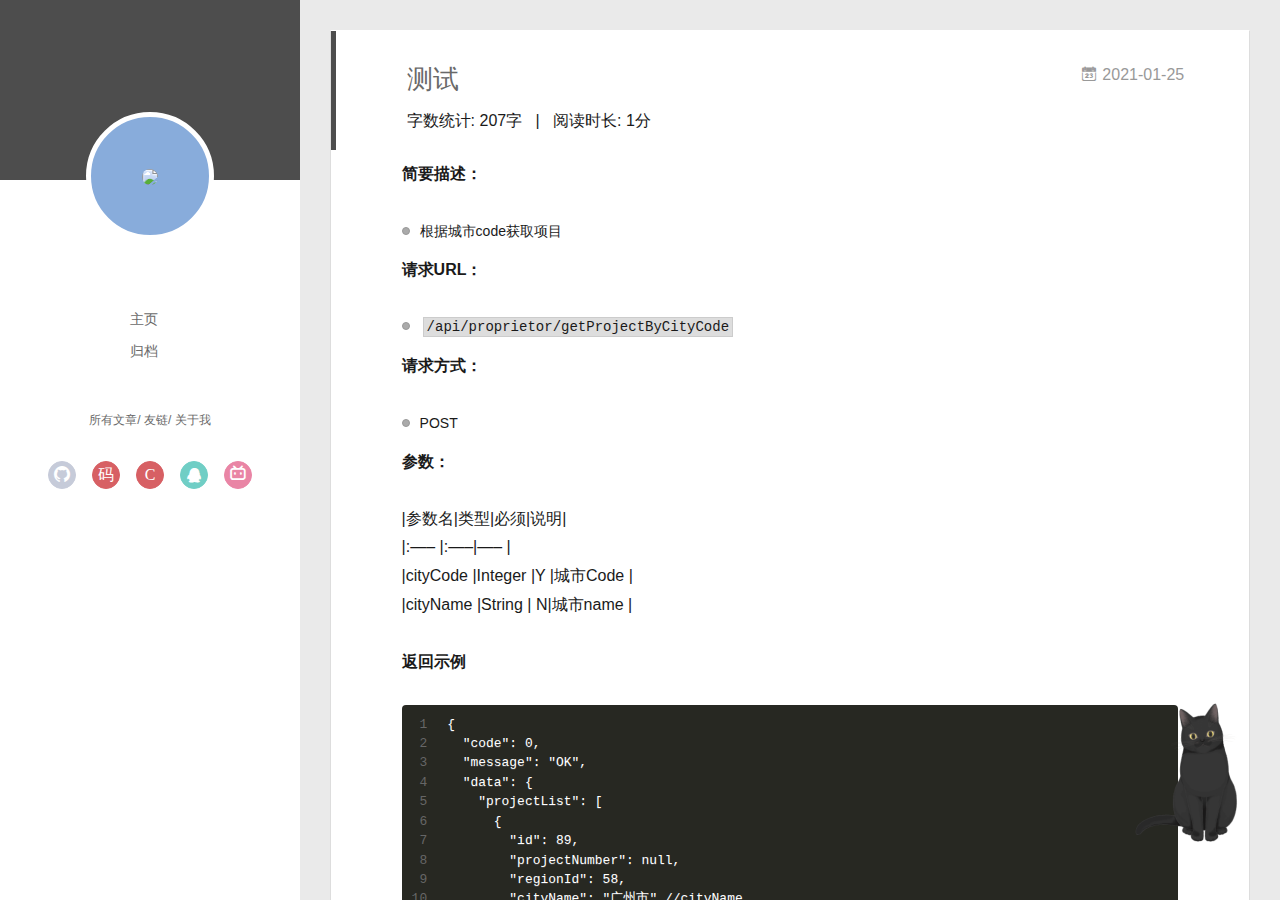
==== index.html @ d80e7e55 "Site updated: 2021-01-25 16:13:35" ====
<!DOCTYPE html>
<html>
<head>
  <meta charset="utf-8">
  
  <meta name="renderer" content="webkit">
  <meta http-equiv="X-UA-Compatible" content="IE=edge" >
  <link rel="dns-prefetch" href="http://example.com">
  <title>Hexo</title>
  <meta name="viewport" content="width=device-width, initial-scale=1, maximum-scale=1">
  <meta property="og:type" content="website">
<meta property="og:title" content="Hexo">
<meta property="og:url" content="http://example.com/index.html">
<meta property="og:site_name" content="Hexo">
<meta property="og:locale" content="en_US">
<meta property="article:author" content="John Doe">
<meta name="twitter:card" content="summary">
  
    <link rel="alternative" href="/atom.xml" title="Hexo" type="application/atom+xml">
  
  
    <link rel="icon" href="https://file.520wdnmd.com/assets/img/favicon.png">
  
  <link rel="stylesheet" type="text/css" href="/./main.0cf68a.css">
  <style type="text/css">
  
    #container.show {
      background: linear-gradient(200deg,#a0cfe4,#e8c37e);
    }
  </style>
  

  

<meta name="generator" content="Hexo 5.3.0"></head>

<body>
  <div id="container" q-class="show:isCtnShow">
    <canvas id="anm-canvas" class="anm-canvas"></canvas>
    <div class="left-col" q-class="show:isShow">
      
<div class="overlay" style="background: #4d4d4d"></div>
<div class="intrude-less">
	<header id="header" class="inner">
		<a href="/" class="profilepic">
			<img src="https://file.520wdnmd.com/assets/img/head.jpg" class="js-avatar">
		</a>
		<hgroup>
		  <h1 class="header-author"><a href="/"></a></h1>
		</hgroup>
		

		<nav class="header-menu">
			<ul>
			
				<li><a href="/">主页</a></li>
	        
				<li><a href="/archives/index.html">归档</a></li>
	        
			</ul>
		</nav>
		<nav class="header-smart-menu">
    		
    			
    			<a q-on="click: openSlider(e, 'innerArchive')" href="javascript:void(0)">所有文章</a>
    			
            
    			
    			<a q-on="click: openSlider(e, 'friends')" href="javascript:void(0)">友链</a>
    			
            
    			
    			<a q-on="click: openSlider(e, 'aboutme')" href="javascript:void(0)">关于我</a>
    			
            
		</nav>
		<nav class="header-nav">
			<div class="social">
				
					<a class="github" target="_blank" href="https://github.com/liandebang" title="github"><i class="icon-github"></i></a>
		        
					<a class="gitee" target="_blank" href="/" title="gitee"><i class="icon-gitee"></i></a>
		        
					<a class="csdn" target="_blank" href="https://blog.csdn.net/weixin_38999916" title="csdn"><i class="icon-csdn"></i></a>
		        
					<a class="qq" target="_blank" href="tencent://message/?uin=2244348922&Site=FriendA&Menu=yes" title="qq"><i class="icon-qq"></i></a>
		        
					<a class="bilibili" target="_blank" href="https://space.bilibili.com/34150353" title="bilibili"><i class="icon-bilibili"></i></a>
		        
			</div>
		</nav>
	</header>
</div>

    </div>
    <div class="mid-col" q-class="show:isShow,hide:isShow|isFalse">
      
<nav id="mobile-nav">
  	<div class="overlay js-overlay" style="background: #4d4d4d"></div>
	<div class="btnctn js-mobile-btnctn">
  		<div class="slider-trigger list" q-on="click: openSlider(e)"><i class="icon icon-sort"></i></div>
	</div>
	<div class="intrude-less">
		<header id="header" class="inner">
			<div class="profilepic">
				<img src="https://file.520wdnmd.com/assets/img/head.jpg" class="js-avatar">
			</div>
			<hgroup>
			  <h1 class="header-author js-header-author"></h1>
			</hgroup>
			
			
			
				
			
				
			
			
			
			<nav class="header-nav">
				<div class="social">
					
						<a class="github" target="_blank" href="https://github.com/liandebang" title="github"><i class="icon-github"></i></a>
			        
						<a class="gitee" target="_blank" href="/" title="gitee"><i class="icon-gitee"></i></a>
			        
						<a class="csdn" target="_blank" href="https://blog.csdn.net/weixin_38999916" title="csdn"><i class="icon-csdn"></i></a>
			        
						<a class="qq" target="_blank" href="tencent://message/?uin=2244348922&Site=FriendA&Menu=yes" title="qq"><i class="icon-qq"></i></a>
			        
						<a class="bilibili" target="_blank" href="https://space.bilibili.com/34150353" title="bilibili"><i class="icon-bilibili"></i></a>
			        
				</div>
			</nav>

			<nav class="header-menu js-header-menu">
				<ul style="width: 50%">
				
				
					<li style="width: 50%"><a href="/">主页</a></li>
		        
					<li style="width: 50%"><a href="/archives/index.html">归档</a></li>
		        
				</ul>
			</nav>
		</header>				
	</div>
	<div class="mobile-mask" style="display:none" q-show="isShow"></div>
</nav>

      <div id="wrapper" class="body-wrap">
        <div class="menu-l">
          <div class="canvas-wrap">
            <canvas data-colors="#eaeaea" data-sectionHeight="100" data-contentId="js-content" id="myCanvas1" class="anm-canvas"></canvas>
          </div>
          <div id="js-content" class="content-ll">
            
  
    <article id="post-测试" class="article article-type-post  article-index" itemscope itemprop="blogPost">
  <div class="article-inner">
    
      <header class="article-header">
        
  
    <h1 itemprop="name">
      <a class="article-title" href="/2021/01/25/%E6%B5%8B%E8%AF%95/">测试</a>
    </h1>
  

        
        
<a href="/2021/01/25/%E6%B5%8B%E8%AF%95/" class="archive-article-date">
  	<time datetime="2021-01-25T08:09:59.000Z" itemprop="datePublished"><i class="icon-calendar icon"></i>2021-01-25</time>
</a>

        <!-- 需要添加的位置 -->
        <!-- 开始添加字数统计-->
        
          <div style="margin-top:10px;">
    <span class="post-time">
      <span class="post-meta-item-icon">
        <i class="fa fa-keyboard-o"></i>
        <span class="post-meta-item-text">  字数统计: </span>
        <span class="post-count">207字</span>
      </span>
    </span>

    <span class="post-time">
      &nbsp; | &nbsp;
      <span class="post-meta-item-icon">
        <i class="fa fa-hourglass-half"></i>
        <span class="post-meta-item-text">  阅读时长: </span>
        <span class="post-count">1分</span>
      </span>
    </span>
</div>

          
        <!-- 添加完成 -->
        
      </header>
    
    <div class="article-entry" itemprop="articleBody">
      
        <p><strong>简要描述：</strong> </p>
<ul>
<li>根据城市code获取项目</li>
</ul>
<p><strong>请求URL：</strong> </p>
<ul>
<li><code> /api/proprietor/getProjectByCityCode</code></li>
</ul>
<p><strong>请求方式：</strong></p>
<ul>
<li>POST </li>
</ul>
<p><strong>参数：</strong> </p>
<p>|参数名|类型|必须|说明|<br>|:—–  |:—–|—–                           |<br>|cityCode |Integer  |Y |城市Code  |<br>|cityName |String  | N|城市name  |</p>
<p> <strong>返回示例</strong></p>
<figure class="highlight plain"><table><tr><td class="gutter"><pre><span class="line">1</span><br><span class="line">2</span><br><span class="line">3</span><br><span class="line">4</span><br><span class="line">5</span><br><span class="line">6</span><br><span class="line">7</span><br><span class="line">8</span><br><span class="line">9</span><br><span class="line">10</span><br><span class="line">11</span><br><span class="line">12</span><br><span class="line">13</span><br><span class="line">14</span><br><span class="line">15</span><br><span class="line">16</span><br><span class="line">17</span><br><span class="line">18</span><br><span class="line">19</span><br><span class="line">20</span><br><span class="line">21</span><br><span class="line">22</span><br><span class="line">23</span><br></pre></td><td class="code"><pre><span class="line">&#123;</span><br><span class="line">  &quot;code&quot;: 0,</span><br><span class="line">  &quot;message&quot;: &quot;OK&quot;,</span><br><span class="line">  &quot;data&quot;: &#123;</span><br><span class="line">    &quot;projectList&quot;: [</span><br><span class="line">      &#123;</span><br><span class="line">        &quot;id&quot;: 89,</span><br><span class="line">        &quot;projectNumber&quot;: null,</span><br><span class="line">        &quot;regionId&quot;: 58,</span><br><span class="line">        &quot;cityName&quot;: &quot;广州市&quot;,&#x2F;&#x2F;cityName</span><br><span class="line">        &quot;cityCode&quot;: &quot;440100&quot;,</span><br><span class="line">        &quot;title&quot;: &quot;南沙保利城&quot;,</span><br><span class="line">        &quot;subTitle&quot;: null,</span><br><span class="line">        &quot;picture&quot;: null,</span><br><span class="line">        &quot;image&quot;: null,</span><br><span class="line">        &quot;userId&quot;: null,</span><br><span class="line">        &quot;createTime&quot;: 1522661132000,</span><br><span class="line">        &quot;state&quot;: 0</span><br><span class="line">      &#125;,</span><br><span class="line">		...&#x2F;&#x2F;more</span><br><span class="line">    ]</span><br><span class="line">  &#125;</span><br><span class="line">&#125;</span><br></pre></td></tr></table></figure>
<p> <strong>返回参数说明</strong> </p>
<table>
<thead>
<tr>
<th align="left">参数名</th>
<th align="left">类型</th>
<th>说明</th>
</tr>
</thead>
<tbody><tr>
<td align="left">code</td>
<td align="left">int</td>
<td>code为0时，请求成功</td>
</tr>
<tr>
<td align="left">message</td>
<td align="left">String</td>
<td>错误信息</td>
</tr>
<tr>
<td align="left">newFriendNum</td>
<td align="left">int</td>
<td>新好友个数</td>
</tr>
</tbody></table>
<p> <strong>返回错误代码说明（即code）</strong><br>无<br> <strong>备注</strong> </p>
<ul>
<li>更多返回错误代码请看首页的错误代码描述</li>
</ul>

      

      
    </div>
    <div class="article-info article-info-index">
      
      
      

      
        <p class="article-more-link">
          <a class="article-more-a" href="/2021/01/25/%E6%B5%8B%E8%AF%95/">展开全文 >></a>
        </p>
      

      
      <div class="clearfix"></div>
    </div>
  </div>
</article>

<aside class="wrap-side-operation">
    <div class="mod-side-operation">
        
        <div class="jump-container" id="js-jump-container" style="display:none;">
            <a href="javascript:void(0)" class="mod-side-operation__jump-to-top">
                <i class="icon-font icon-back"></i>
            </a>
            <div id="js-jump-plan-container" class="jump-plan-container" style="top: -11px;">
                <i class="icon-font icon-plane jump-plane"></i>
            </div>
        </div>
        
        
    </div>
</aside>




  
  


          </div>
        </div>
      </div>
      <footer id="footer">
  <div class="outer">
    <div id="footer-info">
    	<div class="footer-left">
    		&copy; 2021 John Doe
    	</div>
    	
              <!-- 不蒜子统计 -->
              <span id="busuanzi_container_site_pv">
                      本站总访问量<span id="busuanzi_value_site_pv"></span>次
              </span>
              <span class="post-meta-divider">|</span>
              <span id="busuanzi_container_site_uv" style='display:none'>
                      本站访客数<span id="busuanzi_value_site_uv"></span>人
              </span>
              <script async src="//busuanzi.ibruce.info/busuanzi/2.3/busuanzi.pure.mini.js"></script>
        
      <div class="footer-right">
        <a href="http://hexo.io/" target="_blank">Hexo</a>  Theme <a href="https://github.com/litten/hexo-theme-yilia" target="_blank">Yilia</a> by Litten
      </div>
    </div>
  </div>
</footer>

    </div>
    <script>
	var yiliaConfig = {
		mathjax: false,
		isHome: true,
		isPost: false,
		isArchive: false,
		isTag: false,
		isCategory: false,
		open_in_new: false,
		toc_hide_index: true,
		root: "/",
		innerArchive: true,
		showTags: false
	}
</script>

<script>!function(t){function n(e){if(r[e])return r[e].exports;var i=r[e]={exports:{},id:e,loaded:!1};return t[e].call(i.exports,i,i.exports,n),i.loaded=!0,i.exports}var r={};n.m=t,n.c=r,n.p="./",n(0)}([function(t,n,r){r(195),t.exports=r(191)},function(t,n,r){var e=r(3),i=r(52),o=r(27),u=r(28),c=r(53),f="prototype",a=function(t,n,r){var s,l,h,v,p=t&a.F,d=t&a.G,y=t&a.S,g=t&a.P,b=t&a.B,m=d?e:y?e[n]||(e[n]={}):(e[n]||{})[f],x=d?i:i[n]||(i[n]={}),w=x[f]||(x[f]={});d&&(r=n);for(s in r)l=!p&&m&&void 0!==m[s],h=(l?m:r)[s],v=b&&l?c(h,e):g&&"function"==typeof h?c(Function.call,h):h,m&&u(m,s,h,t&a.U),x[s]!=h&&o(x,s,v),g&&w[s]!=h&&(w[s]=h)};e.core=i,a.F=1,a.G=2,a.S=4,a.P=8,a.B=16,a.W=32,a.U=64,a.R=128,t.exports=a},function(t,n,r){var e=r(6);t.exports=function(t){if(!e(t))throw TypeError(t+" is not an object!");return t}},function(t,n){var r=t.exports="undefined"!=typeof window&&window.Math==Math?window:"undefined"!=typeof self&&self.Math==Math?self:Function("return this")();"number"==typeof __g&&(__g=r)},function(t,n){t.exports=function(t){try{return!!t()}catch(t){return!0}}},function(t,n){var r=t.exports="undefined"!=typeof window&&window.Math==Math?window:"undefined"!=typeof self&&self.Math==Math?self:Function("return this")();"number"==typeof __g&&(__g=r)},function(t,n){t.exports=function(t){return"object"==typeof t?null!==t:"function"==typeof t}},function(t,n,r){var e=r(126)("wks"),i=r(76),o=r(3).Symbol,u="function"==typeof o;(t.exports=function(t){return e[t]||(e[t]=u&&o[t]||(u?o:i)("Symbol."+t))}).store=e},function(t,n){var r={}.hasOwnProperty;t.exports=function(t,n){return r.call(t,n)}},function(t,n,r){var e=r(94),i=r(33);t.exports=function(t){return e(i(t))}},function(t,n,r){t.exports=!r(4)(function(){return 7!=Object.defineProperty({},"a",{get:function(){return 7}}).a})},function(t,n,r){var e=r(2),i=r(167),o=r(50),u=Object.defineProperty;n.f=r(10)?Object.defineProperty:function(t,n,r){if(e(t),n=o(n,!0),e(r),i)try{return u(t,n,r)}catch(t){}if("get"in r||"set"in r)throw TypeError("Accessors not supported!");return"value"in r&&(t[n]=r.value),t}},function(t,n,r){t.exports=!r(18)(function(){return 7!=Object.defineProperty({},"a",{get:function(){return 7}}).a})},function(t,n,r){var e=r(14),i=r(22);t.exports=r(12)?function(t,n,r){return e.f(t,n,i(1,r))}:function(t,n,r){return t[n]=r,t}},function(t,n,r){var e=r(20),i=r(58),o=r(42),u=Object.defineProperty;n.f=r(12)?Object.defineProperty:function(t,n,r){if(e(t),n=o(n,!0),e(r),i)try{return u(t,n,r)}catch(t){}if("get"in r||"set"in r)throw TypeError("Accessors not supported!");return"value"in r&&(t[n]=r.value),t}},function(t,n,r){var e=r(40)("wks"),i=r(23),o=r(5).Symbol,u="function"==typeof o;(t.exports=function(t){return e[t]||(e[t]=u&&o[t]||(u?o:i)("Symbol."+t))}).store=e},function(t,n,r){var e=r(67),i=Math.min;t.exports=function(t){return t>0?i(e(t),9007199254740991):0}},function(t,n,r){var e=r(46);t.exports=function(t){return Object(e(t))}},function(t,n){t.exports=function(t){try{return!!t()}catch(t){return!0}}},function(t,n,r){var e=r(63),i=r(34);t.exports=Object.keys||function(t){return e(t,i)}},function(t,n,r){var e=r(21);t.exports=function(t){if(!e(t))throw TypeError(t+" is not an object!");return t}},function(t,n){t.exports=function(t){return"object"==typeof t?null!==t:"function"==typeof t}},function(t,n){t.exports=function(t,n){return{enumerable:!(1&t),configurable:!(2&t),writable:!(4&t),value:n}}},function(t,n){var r=0,e=Math.random();t.exports=function(t){return"Symbol(".concat(void 0===t?"":t,")_",(++r+e).toString(36))}},function(t,n){var r={}.hasOwnProperty;t.exports=function(t,n){return r.call(t,n)}},function(t,n){var r=t.exports={version:"2.4.0"};"number"==typeof __e&&(__e=r)},function(t,n){t.exports=function(t){if("function"!=typeof t)throw TypeError(t+" is not a function!");return t}},function(t,n,r){var e=r(11),i=r(66);t.exports=r(10)?function(t,n,r){return e.f(t,n,i(1,r))}:function(t,n,r){return t[n]=r,t}},function(t,n,r){var e=r(3),i=r(27),o=r(24),u=r(76)("src"),c="toString",f=Function[c],a=(""+f).split(c);r(52).inspectSource=function(t){return f.call(t)},(t.exports=function(t,n,r,c){var f="function"==typeof r;f&&(o(r,"name")||i(r,"name",n)),t[n]!==r&&(f&&(o(r,u)||i(r,u,t[n]?""+t[n]:a.join(String(n)))),t===e?t[n]=r:c?t[n]?t[n]=r:i(t,n,r):(delete t[n],i(t,n,r)))})(Function.prototype,c,function(){return"function"==typeof this&&this[u]||f.call(this)})},function(t,n,r){var e=r(1),i=r(4),o=r(46),u=function(t,n,r,e){var i=String(o(t)),u="<"+n;return""!==r&&(u+=" "+r+'="'+String(e).replace(/"/g,"&quot;")+'"'),u+">"+i+"</"+n+">"};t.exports=function(t,n){var r={};r[t]=n(u),e(e.P+e.F*i(function(){var n=""[t]('"');return n!==n.toLowerCase()||n.split('"').length>3}),"String",r)}},function(t,n,r){var e=r(115),i=r(46);t.exports=function(t){return e(i(t))}},function(t,n,r){var e=r(116),i=r(66),o=r(30),u=r(50),c=r(24),f=r(167),a=Object.getOwnPropertyDescriptor;n.f=r(10)?a:function(t,n){if(t=o(t),n=u(n,!0),f)try{return a(t,n)}catch(t){}if(c(t,n))return i(!e.f.call(t,n),t[n])}},function(t,n,r){var e=r(24),i=r(17),o=r(145)("IE_PROTO"),u=Object.prototype;t.exports=Object.getPrototypeOf||function(t){return t=i(t),e(t,o)?t[o]:"function"==typeof t.constructor&&t instanceof t.constructor?t.constructor.prototype:t instanceof Object?u:null}},function(t,n){t.exports=function(t){if(void 0==t)throw TypeError("Can't call method on  "+t);return t}},function(t,n){t.exports="constructor,hasOwnProperty,isPrototypeOf,propertyIsEnumerable,toLocaleString,toString,valueOf".split(",")},function(t,n){t.exports={}},function(t,n){t.exports=!0},function(t,n){n.f={}.propertyIsEnumerable},function(t,n,r){var e=r(14).f,i=r(8),o=r(15)("toStringTag");t.exports=function(t,n,r){t&&!i(t=r?t:t.prototype,o)&&e(t,o,{configurable:!0,value:n})}},function(t,n,r){var e=r(40)("keys"),i=r(23);t.exports=function(t){return e[t]||(e[t]=i(t))}},function(t,n,r){var e=r(5),i="__core-js_shared__",o=e[i]||(e[i]={});t.exports=function(t){return o[t]||(o[t]={})}},function(t,n){var r=Math.ceil,e=Math.floor;t.exports=function(t){return isNaN(t=+t)?0:(t>0?e:r)(t)}},function(t,n,r){var e=r(21);t.exports=function(t,n){if(!e(t))return t;var r,i;if(n&&"function"==typeof(r=t.toString)&&!e(i=r.call(t)))return i;if("function"==typeof(r=t.valueOf)&&!e(i=r.call(t)))return i;if(!n&&"function"==typeof(r=t.toString)&&!e(i=r.call(t)))return i;throw TypeError("Can't convert object to primitive value")}},function(t,n,r){var e=r(5),i=r(25),o=r(36),u=r(44),c=r(14).f;t.exports=function(t){var n=i.Symbol||(i.Symbol=o?{}:e.Symbol||{});"_"==t.charAt(0)||t in n||c(n,t,{value:u.f(t)})}},function(t,n,r){n.f=r(15)},function(t,n){var r={}.toString;t.exports=function(t){return r.call(t).slice(8,-1)}},function(t,n){t.exports=function(t){if(void 0==t)throw TypeError("Can't call method on  "+t);return t}},function(t,n,r){var e=r(4);t.exports=function(t,n){return!!t&&e(function(){n?t.call(null,function(){},1):t.call(null)})}},function(t,n,r){var e=r(53),i=r(115),o=r(17),u=r(16),c=r(203);t.exports=function(t,n){var r=1==t,f=2==t,a=3==t,s=4==t,l=6==t,h=5==t||l,v=n||c;return function(n,c,p){for(var d,y,g=o(n),b=i(g),m=e(c,p,3),x=u(b.length),w=0,S=r?v(n,x):f?v(n,0):void 0;x>w;w++)if((h||w in b)&&(d=b[w],y=m(d,w,g),t))if(r)S[w]=y;else if(y)switch(t){case 3:return!0;case 5:return d;case 6:return w;case 2:S.push(d)}else if(s)return!1;return l?-1:a||s?s:S}}},function(t,n,r){var e=r(1),i=r(52),o=r(4);t.exports=function(t,n){var r=(i.Object||{})[t]||Object[t],u={};u[t]=n(r),e(e.S+e.F*o(function(){r(1)}),"Object",u)}},function(t,n,r){var e=r(6);t.exports=function(t,n){if(!e(t))return t;var r,i;if(n&&"function"==typeof(r=t.toString)&&!e(i=r.call(t)))return i;if("function"==typeof(r=t.valueOf)&&!e(i=r.call(t)))return i;if(!n&&"function"==typeof(r=t.toString)&&!e(i=r.call(t)))return i;throw TypeError("Can't convert object to primitive value")}},function(t,n,r){var e=r(5),i=r(25),o=r(91),u=r(13),c="prototype",f=function(t,n,r){var a,s,l,h=t&f.F,v=t&f.G,p=t&f.S,d=t&f.P,y=t&f.B,g=t&f.W,b=v?i:i[n]||(i[n]={}),m=b[c],x=v?e:p?e[n]:(e[n]||{})[c];v&&(r=n);for(a in r)(s=!h&&x&&void 0!==x[a])&&a in b||(l=s?x[a]:r[a],b[a]=v&&"function"!=typeof x[a]?r[a]:y&&s?o(l,e):g&&x[a]==l?function(t){var n=function(n,r,e){if(this instanceof t){switch(arguments.length){case 0:return new t;case 1:return new t(n);case 2:return new t(n,r)}return new t(n,r,e)}return t.apply(this,arguments)};return n[c]=t[c],n}(l):d&&"function"==typeof l?o(Function.call,l):l,d&&((b.virtual||(b.virtual={}))[a]=l,t&f.R&&m&&!m[a]&&u(m,a,l)))};f.F=1,f.G=2,f.S=4,f.P=8,f.B=16,f.W=32,f.U=64,f.R=128,t.exports=f},function(t,n){var r=t.exports={version:"2.4.0"};"number"==typeof __e&&(__e=r)},function(t,n,r){var e=r(26);t.exports=function(t,n,r){if(e(t),void 0===n)return t;switch(r){case 1:return function(r){return t.call(n,r)};case 2:return function(r,e){return t.call(n,r,e)};case 3:return function(r,e,i){return t.call(n,r,e,i)}}return function(){return t.apply(n,arguments)}}},function(t,n,r){var e=r(183),i=r(1),o=r(126)("metadata"),u=o.store||(o.store=new(r(186))),c=function(t,n,r){var i=u.get(t);if(!i){if(!r)return;u.set(t,i=new e)}var o=i.get(n);if(!o){if(!r)return;i.set(n,o=new e)}return o},f=function(t,n,r){var e=c(n,r,!1);return void 0!==e&&e.has(t)},a=function(t,n,r){var e=c(n,r,!1);return void 0===e?void 0:e.get(t)},s=function(t,n,r,e){c(r,e,!0).set(t,n)},l=function(t,n){var r=c(t,n,!1),e=[];return r&&r.forEach(function(t,n){e.push(n)}),e},h=function(t){return void 0===t||"symbol"==typeof t?t:String(t)},v=function(t){i(i.S,"Reflect",t)};t.exports={store:u,map:c,has:f,get:a,set:s,keys:l,key:h,exp:v}},function(t,n,r){"use strict";if(r(10)){var e=r(69),i=r(3),o=r(4),u=r(1),c=r(127),f=r(152),a=r(53),s=r(68),l=r(66),h=r(27),v=r(73),p=r(67),d=r(16),y=r(75),g=r(50),b=r(24),m=r(180),x=r(114),w=r(6),S=r(17),_=r(137),O=r(70),E=r(32),P=r(71).f,j=r(154),F=r(76),M=r(7),A=r(48),N=r(117),T=r(146),I=r(155),k=r(80),L=r(123),R=r(74),C=r(130),D=r(160),U=r(11),W=r(31),G=U.f,B=W.f,V=i.RangeError,z=i.TypeError,q=i.Uint8Array,K="ArrayBuffer",J="Shared"+K,Y="BYTES_PER_ELEMENT",H="prototype",$=Array[H],X=f.ArrayBuffer,Q=f.DataView,Z=A(0),tt=A(2),nt=A(3),rt=A(4),et=A(5),it=A(6),ot=N(!0),ut=N(!1),ct=I.values,ft=I.keys,at=I.entries,st=$.lastIndexOf,lt=$.reduce,ht=$.reduceRight,vt=$.join,pt=$.sort,dt=$.slice,yt=$.toString,gt=$.toLocaleString,bt=M("iterator"),mt=M("toStringTag"),xt=F("typed_constructor"),wt=F("def_constructor"),St=c.CONSTR,_t=c.TYPED,Ot=c.VIEW,Et="Wrong length!",Pt=A(1,function(t,n){return Tt(T(t,t[wt]),n)}),jt=o(function(){return 1===new q(new Uint16Array([1]).buffer)[0]}),Ft=!!q&&!!q[H].set&&o(function(){new q(1).set({})}),Mt=function(t,n){if(void 0===t)throw z(Et);var r=+t,e=d(t);if(n&&!m(r,e))throw V(Et);return e},At=function(t,n){var r=p(t);if(r<0||r%n)throw V("Wrong offset!");return r},Nt=function(t){if(w(t)&&_t in t)return t;throw z(t+" is not a typed array!")},Tt=function(t,n){if(!(w(t)&&xt in t))throw z("It is not a typed array constructor!");return new t(n)},It=function(t,n){return kt(T(t,t[wt]),n)},kt=function(t,n){for(var r=0,e=n.length,i=Tt(t,e);e>r;)i[r]=n[r++];return i},Lt=function(t,n,r){G(t,n,{get:function(){return this._d[r]}})},Rt=function(t){var n,r,e,i,o,u,c=S(t),f=arguments.length,s=f>1?arguments[1]:void 0,l=void 0!==s,h=j(c);if(void 0!=h&&!_(h)){for(u=h.call(c),e=[],n=0;!(o=u.next()).done;n++)e.push(o.value);c=e}for(l&&f>2&&(s=a(s,arguments[2],2)),n=0,r=d(c.length),i=Tt(this,r);r>n;n++)i[n]=l?s(c[n],n):c[n];return i},Ct=function(){for(var t=0,n=arguments.length,r=Tt(this,n);n>t;)r[t]=arguments[t++];return r},Dt=!!q&&o(function(){gt.call(new q(1))}),Ut=function(){return gt.apply(Dt?dt.call(Nt(this)):Nt(this),arguments)},Wt={copyWithin:function(t,n){return D.call(Nt(this),t,n,arguments.length>2?arguments[2]:void 0)},every:function(t){return rt(Nt(this),t,arguments.length>1?arguments[1]:void 0)},fill:function(t){return C.apply(Nt(this),arguments)},filter:function(t){return It(this,tt(Nt(this),t,arguments.length>1?arguments[1]:void 0))},find:function(t){return et(Nt(this),t,arguments.length>1?arguments[1]:void 0)},findIndex:function(t){return it(Nt(this),t,arguments.length>1?arguments[1]:void 0)},forEach:function(t){Z(Nt(this),t,arguments.length>1?arguments[1]:void 0)},indexOf:function(t){return ut(Nt(this),t,arguments.length>1?arguments[1]:void 0)},includes:function(t){return ot(Nt(this),t,arguments.length>1?arguments[1]:void 0)},join:function(t){return vt.apply(Nt(this),arguments)},lastIndexOf:function(t){return st.apply(Nt(this),arguments)},map:function(t){return Pt(Nt(this),t,arguments.length>1?arguments[1]:void 0)},reduce:function(t){return lt.apply(Nt(this),arguments)},reduceRight:function(t){return ht.apply(Nt(this),arguments)},reverse:function(){for(var t,n=this,r=Nt(n).length,e=Math.floor(r/2),i=0;i<e;)t=n[i],n[i++]=n[--r],n[r]=t;return n},some:function(t){return nt(Nt(this),t,arguments.length>1?arguments[1]:void 0)},sort:function(t){return pt.call(Nt(this),t)},subarray:function(t,n){var r=Nt(this),e=r.length,i=y(t,e);return new(T(r,r[wt]))(r.buffer,r.byteOffset+i*r.BYTES_PER_ELEMENT,d((void 0===n?e:y(n,e))-i))}},Gt=function(t,n){return It(this,dt.call(Nt(this),t,n))},Bt=function(t){Nt(this);var n=At(arguments[1],1),r=this.length,e=S(t),i=d(e.length),o=0;if(i+n>r)throw V(Et);for(;o<i;)this[n+o]=e[o++]},Vt={entries:function(){return at.call(Nt(this))},keys:function(){return ft.call(Nt(this))},values:function(){return ct.call(Nt(this))}},zt=function(t,n){return w(t)&&t[_t]&&"symbol"!=typeof n&&n in t&&String(+n)==String(n)},qt=function(t,n){return zt(t,n=g(n,!0))?l(2,t[n]):B(t,n)},Kt=function(t,n,r){return!(zt(t,n=g(n,!0))&&w(r)&&b(r,"value"))||b(r,"get")||b(r,"set")||r.configurable||b(r,"writable")&&!r.writable||b(r,"enumerable")&&!r.enumerable?G(t,n,r):(t[n]=r.value,t)};St||(W.f=qt,U.f=Kt),u(u.S+u.F*!St,"Object",{getOwnPropertyDescriptor:qt,defineProperty:Kt}),o(function(){yt.call({})})&&(yt=gt=function(){return vt.call(this)});var Jt=v({},Wt);v(Jt,Vt),h(Jt,bt,Vt.values),v(Jt,{slice:Gt,set:Bt,constructor:function(){},toString:yt,toLocaleString:Ut}),Lt(Jt,"buffer","b"),Lt(Jt,"byteOffset","o"),Lt(Jt,"byteLength","l"),Lt(Jt,"length","e"),G(Jt,mt,{get:function(){return this[_t]}}),t.exports=function(t,n,r,f){f=!!f;var a=t+(f?"Clamped":"")+"Array",l="Uint8Array"!=a,v="get"+t,p="set"+t,y=i[a],g=y||{},b=y&&E(y),m=!y||!c.ABV,S={},_=y&&y[H],j=function(t,r){var e=t._d;return e.v[v](r*n+e.o,jt)},F=function(t,r,e){var i=t._d;f&&(e=(e=Math.round(e))<0?0:e>255?255:255&e),i.v[p](r*n+i.o,e,jt)},M=function(t,n){G(t,n,{get:function(){return j(this,n)},set:function(t){return F(this,n,t)},enumerable:!0})};m?(y=r(function(t,r,e,i){s(t,y,a,"_d");var o,u,c,f,l=0,v=0;if(w(r)){if(!(r instanceof X||(f=x(r))==K||f==J))return _t in r?kt(y,r):Rt.call(y,r);o=r,v=At(e,n);var p=r.byteLength;if(void 0===i){if(p%n)throw V(Et);if((u=p-v)<0)throw V(Et)}else if((u=d(i)*n)+v>p)throw V(Et);c=u/n}else c=Mt(r,!0),u=c*n,o=new X(u);for(h(t,"_d",{b:o,o:v,l:u,e:c,v:new Q(o)});l<c;)M(t,l++)}),_=y[H]=O(Jt),h(_,"constructor",y)):L(function(t){new y(null),new y(t)},!0)||(y=r(function(t,r,e,i){s(t,y,a);var o;return w(r)?r instanceof X||(o=x(r))==K||o==J?void 0!==i?new g(r,At(e,n),i):void 0!==e?new g(r,At(e,n)):new g(r):_t in r?kt(y,r):Rt.call(y,r):new g(Mt(r,l))}),Z(b!==Function.prototype?P(g).concat(P(b)):P(g),function(t){t in y||h(y,t,g[t])}),y[H]=_,e||(_.constructor=y));var A=_[bt],N=!!A&&("values"==A.name||void 0==A.name),T=Vt.values;h(y,xt,!0),h(_,_t,a),h(_,Ot,!0),h(_,wt,y),(f?new y(1)[mt]==a:mt in _)||G(_,mt,{get:function(){return a}}),S[a]=y,u(u.G+u.W+u.F*(y!=g),S),u(u.S,a,{BYTES_PER_ELEMENT:n,from:Rt,of:Ct}),Y in _||h(_,Y,n),u(u.P,a,Wt),R(a),u(u.P+u.F*Ft,a,{set:Bt}),u(u.P+u.F*!N,a,Vt),u(u.P+u.F*(_.toString!=yt),a,{toString:yt}),u(u.P+u.F*o(function(){new y(1).slice()}),a,{slice:Gt}),u(u.P+u.F*(o(function(){return[1,2].toLocaleString()!=new y([1,2]).toLocaleString()})||!o(function(){_.toLocaleString.call([1,2])})),a,{toLocaleString:Ut}),k[a]=N?A:T,e||N||h(_,bt,T)}}else t.exports=function(){}},function(t,n){var r={}.toString;t.exports=function(t){return r.call(t).slice(8,-1)}},function(t,n,r){var e=r(21),i=r(5).document,o=e(i)&&e(i.createElement);t.exports=function(t){return o?i.createElement(t):{}}},function(t,n,r){t.exports=!r(12)&&!r(18)(function(){return 7!=Object.defineProperty(r(57)("div"),"a",{get:function(){return 7}}).a})},function(t,n,r){"use strict";var e=r(36),i=r(51),o=r(64),u=r(13),c=r(8),f=r(35),a=r(96),s=r(38),l=r(103),h=r(15)("iterator"),v=!([].keys&&"next"in[].keys()),p="keys",d="values",y=function(){return this};t.exports=function(t,n,r,g,b,m,x){a(r,n,g);var w,S,_,O=function(t){if(!v&&t in F)return F[t];switch(t){case p:case d:return function(){return new r(this,t)}}return function(){return new r(this,t)}},E=n+" Iterator",P=b==d,j=!1,F=t.prototype,M=F[h]||F["@@iterator"]||b&&F[b],A=M||O(b),N=b?P?O("entries"):A:void 0,T="Array"==n?F.entries||M:M;if(T&&(_=l(T.call(new t)))!==Object.prototype&&(s(_,E,!0),e||c(_,h)||u(_,h,y)),P&&M&&M.name!==d&&(j=!0,A=function(){return M.call(this)}),e&&!x||!v&&!j&&F[h]||u(F,h,A),f[n]=A,f[E]=y,b)if(w={values:P?A:O(d),keys:m?A:O(p),entries:N},x)for(S in w)S in F||o(F,S,w[S]);else i(i.P+i.F*(v||j),n,w);return w}},function(t,n,r){var e=r(20),i=r(100),o=r(34),u=r(39)("IE_PROTO"),c=function(){},f="prototype",a=function(){var t,n=r(57)("iframe"),e=o.length;for(n.style.display="none",r(93).appendChild(n),n.src="javascript:",t=n.contentWindow.document,t.open(),t.write("<script>document.F=Object<\/script>"),t.close(),a=t.F;e--;)delete a[f][o[e]];return a()};t.exports=Object.create||function(t,n){var r;return null!==t?(c[f]=e(t),r=new c,c[f]=null,r[u]=t):r=a(),void 0===n?r:i(r,n)}},function(t,n,r){var e=r(63),i=r(34).concat("length","prototype");n.f=Object.getOwnPropertyNames||function(t){return e(t,i)}},function(t,n){n.f=Object.getOwnPropertySymbols},function(t,n,r){var e=r(8),i=r(9),o=r(90)(!1),u=r(39)("IE_PROTO");t.exports=function(t,n){var r,c=i(t),f=0,a=[];for(r in c)r!=u&&e(c,r)&&a.push(r);for(;n.length>f;)e(c,r=n[f++])&&(~o(a,r)||a.push(r));return a}},function(t,n,r){t.exports=r(13)},function(t,n,r){var e=r(76)("meta"),i=r(6),o=r(24),u=r(11).f,c=0,f=Object.isExtensible||function(){return!0},a=!r(4)(function(){return f(Object.preventExtensions({}))}),s=function(t){u(t,e,{value:{i:"O"+ ++c,w:{}}})},l=function(t,n){if(!i(t))return"symbol"==typeof t?t:("string"==typeof t?"S":"P")+t;if(!o(t,e)){if(!f(t))return"F";if(!n)return"E";s(t)}return t[e].i},h=function(t,n){if(!o(t,e)){if(!f(t))return!0;if(!n)return!1;s(t)}return t[e].w},v=function(t){return a&&p.NEED&&f(t)&&!o(t,e)&&s(t),t},p=t.exports={KEY:e,NEED:!1,fastKey:l,getWeak:h,onFreeze:v}},function(t,n){t.exports=function(t,n){return{enumerable:!(1&t),configurable:!(2&t),writable:!(4&t),value:n}}},function(t,n){var r=Math.ceil,e=Math.floor;t.exports=function(t){return isNaN(t=+t)?0:(t>0?e:r)(t)}},function(t,n){t.exports=function(t,n,r,e){if(!(t instanceof n)||void 0!==e&&e in t)throw TypeError(r+": incorrect invocation!");return t}},function(t,n){t.exports=!1},function(t,n,r){var e=r(2),i=r(173),o=r(133),u=r(145)("IE_PROTO"),c=function(){},f="prototype",a=function(){var t,n=r(132)("iframe"),e=o.length;for(n.style.display="none",r(135).appendChild(n),n.src="javascript:",t=n.contentWindow.document,t.open(),t.write("<script>document.F=Object<\/script>"),t.close(),a=t.F;e--;)delete a[f][o[e]];return a()};t.exports=Object.create||function(t,n){var r;return null!==t?(c[f]=e(t),r=new c,c[f]=null,r[u]=t):r=a(),void 0===n?r:i(r,n)}},function(t,n,r){var e=r(175),i=r(133).concat("length","prototype");n.f=Object.getOwnPropertyNames||function(t){return e(t,i)}},function(t,n,r){var e=r(175),i=r(133);t.exports=Object.keys||function(t){return e(t,i)}},function(t,n,r){var e=r(28);t.exports=function(t,n,r){for(var i in n)e(t,i,n[i],r);return t}},function(t,n,r){"use strict";var e=r(3),i=r(11),o=r(10),u=r(7)("species");t.exports=function(t){var n=e[t];o&&n&&!n[u]&&i.f(n,u,{configurable:!0,get:function(){return this}})}},function(t,n,r){var e=r(67),i=Math.max,o=Math.min;t.exports=function(t,n){return t=e(t),t<0?i(t+n,0):o(t,n)}},function(t,n){var r=0,e=Math.random();t.exports=function(t){return"Symbol(".concat(void 0===t?"":t,")_",(++r+e).toString(36))}},function(t,n,r){var e=r(33);t.exports=function(t){return Object(e(t))}},function(t,n,r){var e=r(7)("unscopables"),i=Array.prototype;void 0==i[e]&&r(27)(i,e,{}),t.exports=function(t){i[e][t]=!0}},function(t,n,r){var e=r(53),i=r(169),o=r(137),u=r(2),c=r(16),f=r(154),a={},s={},n=t.exports=function(t,n,r,l,h){var v,p,d,y,g=h?function(){return t}:f(t),b=e(r,l,n?2:1),m=0;if("function"!=typeof g)throw TypeError(t+" is not iterable!");if(o(g)){for(v=c(t.length);v>m;m++)if((y=n?b(u(p=t[m])[0],p[1]):b(t[m]))===a||y===s)return y}else for(d=g.call(t);!(p=d.next()).done;)if((y=i(d,b,p.value,n))===a||y===s)return y};n.BREAK=a,n.RETURN=s},function(t,n){t.exports={}},function(t,n,r){var e=r(11).f,i=r(24),o=r(7)("toStringTag");t.exports=function(t,n,r){t&&!i(t=r?t:t.prototype,o)&&e(t,o,{configurable:!0,value:n})}},function(t,n,r){var e=r(1),i=r(46),o=r(4),u=r(150),c="["+u+"]",f="​",a=RegExp("^"+c+c+"*"),s=RegExp(c+c+"*$"),l=function(t,n,r){var i={},c=o(function(){return!!u[t]()||f[t]()!=f}),a=i[t]=c?n(h):u[t];r&&(i[r]=a),e(e.P+e.F*c,"String",i)},h=l.trim=function(t,n){return t=String(i(t)),1&n&&(t=t.replace(a,"")),2&n&&(t=t.replace(s,"")),t};t.exports=l},function(t,n,r){t.exports={default:r(86),__esModule:!0}},function(t,n,r){t.exports={default:r(87),__esModule:!0}},function(t,n,r){"use strict";function e(t){return t&&t.__esModule?t:{default:t}}n.__esModule=!0;var i=r(84),o=e(i),u=r(83),c=e(u),f="function"==typeof c.default&&"symbol"==typeof o.default?function(t){return typeof t}:function(t){return t&&"function"==typeof c.default&&t.constructor===c.default&&t!==c.default.prototype?"symbol":typeof t};n.default="function"==typeof c.default&&"symbol"===f(o.default)?function(t){return void 0===t?"undefined":f(t)}:function(t){return t&&"function"==typeof c.default&&t.constructor===c.default&&t!==c.default.prototype?"symbol":void 0===t?"undefined":f(t)}},function(t,n,r){r(110),r(108),r(111),r(112),t.exports=r(25).Symbol},function(t,n,r){r(109),r(113),t.exports=r(44).f("iterator")},function(t,n){t.exports=function(t){if("function"!=typeof t)throw TypeError(t+" is not a function!");return t}},function(t,n){t.exports=function(){}},function(t,n,r){var e=r(9),i=r(106),o=r(105);t.exports=function(t){return function(n,r,u){var c,f=e(n),a=i(f.length),s=o(u,a);if(t&&r!=r){for(;a>s;)if((c=f[s++])!=c)return!0}else for(;a>s;s++)if((t||s in f)&&f[s]===r)return t||s||0;return!t&&-1}}},function(t,n,r){var e=r(88);t.exports=function(t,n,r){if(e(t),void 0===n)return t;switch(r){case 1:return function(r){return t.call(n,r)};case 2:return function(r,e){return t.call(n,r,e)};case 3:return function(r,e,i){return t.call(n,r,e,i)}}return function(){return t.apply(n,arguments)}}},function(t,n,r){var e=r(19),i=r(62),o=r(37);t.exports=function(t){var n=e(t),r=i.f;if(r)for(var u,c=r(t),f=o.f,a=0;c.length>a;)f.call(t,u=c[a++])&&n.push(u);return n}},function(t,n,r){t.exports=r(5).document&&document.documentElement},function(t,n,r){var e=r(56);t.exports=Object("z").propertyIsEnumerable(0)?Object:function(t){return"String"==e(t)?t.split(""):Object(t)}},function(t,n,r){var e=r(56);t.exports=Array.isArray||function(t){return"Array"==e(t)}},function(t,n,r){"use strict";var e=r(60),i=r(22),o=r(38),u={};r(13)(u,r(15)("iterator"),function(){return this}),t.exports=function(t,n,r){t.prototype=e(u,{next:i(1,r)}),o(t,n+" Iterator")}},function(t,n){t.exports=function(t,n){return{value:n,done:!!t}}},function(t,n,r){var e=r(19),i=r(9);t.exports=function(t,n){for(var r,o=i(t),u=e(o),c=u.length,f=0;c>f;)if(o[r=u[f++]]===n)return r}},function(t,n,r){var e=r(23)("meta"),i=r(21),o=r(8),u=r(14).f,c=0,f=Object.isExtensible||function(){return!0},a=!r(18)(function(){return f(Object.preventExtensions({}))}),s=function(t){u(t,e,{value:{i:"O"+ ++c,w:{}}})},l=function(t,n){if(!i(t))return"symbol"==typeof t?t:("string"==typeof t?"S":"P")+t;if(!o(t,e)){if(!f(t))return"F";if(!n)return"E";s(t)}return t[e].i},h=function(t,n){if(!o(t,e)){if(!f(t))return!0;if(!n)return!1;s(t)}return t[e].w},v=function(t){return a&&p.NEED&&f(t)&&!o(t,e)&&s(t),t},p=t.exports={KEY:e,NEED:!1,fastKey:l,getWeak:h,onFreeze:v}},function(t,n,r){var e=r(14),i=r(20),o=r(19);t.exports=r(12)?Object.defineProperties:function(t,n){i(t);for(var r,u=o(n),c=u.length,f=0;c>f;)e.f(t,r=u[f++],n[r]);return t}},function(t,n,r){var e=r(37),i=r(22),o=r(9),u=r(42),c=r(8),f=r(58),a=Object.getOwnPropertyDescriptor;n.f=r(12)?a:function(t,n){if(t=o(t),n=u(n,!0),f)try{return a(t,n)}catch(t){}if(c(t,n))return i(!e.f.call(t,n),t[n])}},function(t,n,r){var e=r(9),i=r(61).f,o={}.toString,u="object"==typeof window&&window&&Object.getOwnPropertyNames?Object.getOwnPropertyNames(window):[],c=function(t){try{return i(t)}catch(t){return u.slice()}};t.exports.f=function(t){return u&&"[object Window]"==o.call(t)?c(t):i(e(t))}},function(t,n,r){var e=r(8),i=r(77),o=r(39)("IE_PROTO"),u=Object.prototype;t.exports=Object.getPrototypeOf||function(t){return t=i(t),e(t,o)?t[o]:"function"==typeof t.constructor&&t instanceof t.constructor?t.constructor.prototype:t instanceof Object?u:null}},function(t,n,r){var e=r(41),i=r(33);t.exports=function(t){return function(n,r){var o,u,c=String(i(n)),f=e(r),a=c.length;return f<0||f>=a?t?"":void 0:(o=c.charCodeAt(f),o<55296||o>56319||f+1===a||(u=c.charCodeAt(f+1))<56320||u>57343?t?c.charAt(f):o:t?c.slice(f,f+2):u-56320+(o-55296<<10)+65536)}}},function(t,n,r){var e=r(41),i=Math.max,o=Math.min;t.exports=function(t,n){return t=e(t),t<0?i(t+n,0):o(t,n)}},function(t,n,r){var e=r(41),i=Math.min;t.exports=function(t){return t>0?i(e(t),9007199254740991):0}},function(t,n,r){"use strict";var e=r(89),i=r(97),o=r(35),u=r(9);t.exports=r(59)(Array,"Array",function(t,n){this._t=u(t),this._i=0,this._k=n},function(){var t=this._t,n=this._k,r=this._i++;return!t||r>=t.length?(this._t=void 0,i(1)):"keys"==n?i(0,r):"values"==n?i(0,t[r]):i(0,[r,t[r]])},"values"),o.Arguments=o.Array,e("keys"),e("values"),e("entries")},function(t,n){},function(t,n,r){"use strict";var e=r(104)(!0);r(59)(String,"String",function(t){this._t=String(t),this._i=0},function(){var t,n=this._t,r=this._i;return r>=n.length?{value:void 0,done:!0}:(t=e(n,r),this._i+=t.length,{value:t,done:!1})})},function(t,n,r){"use strict";var e=r(5),i=r(8),o=r(12),u=r(51),c=r(64),f=r(99).KEY,a=r(18),s=r(40),l=r(38),h=r(23),v=r(15),p=r(44),d=r(43),y=r(98),g=r(92),b=r(95),m=r(20),x=r(9),w=r(42),S=r(22),_=r(60),O=r(102),E=r(101),P=r(14),j=r(19),F=E.f,M=P.f,A=O.f,N=e.Symbol,T=e.JSON,I=T&&T.stringify,k="prototype",L=v("_hidden"),R=v("toPrimitive"),C={}.propertyIsEnumerable,D=s("symbol-registry"),U=s("symbols"),W=s("op-symbols"),G=Object[k],B="function"==typeof N,V=e.QObject,z=!V||!V[k]||!V[k].findChild,q=o&&a(function(){return 7!=_(M({},"a",{get:function(){return M(this,"a",{value:7}).a}})).a})?function(t,n,r){var e=F(G,n);e&&delete G[n],M(t,n,r),e&&t!==G&&M(G,n,e)}:M,K=function(t){var n=U[t]=_(N[k]);return n._k=t,n},J=B&&"symbol"==typeof N.iterator?function(t){return"symbol"==typeof t}:function(t){return t instanceof N},Y=function(t,n,r){return t===G&&Y(W,n,r),m(t),n=w(n,!0),m(r),i(U,n)?(r.enumerable?(i(t,L)&&t[L][n]&&(t[L][n]=!1),r=_(r,{enumerable:S(0,!1)})):(i(t,L)||M(t,L,S(1,{})),t[L][n]=!0),q(t,n,r)):M(t,n,r)},H=function(t,n){m(t);for(var r,e=g(n=x(n)),i=0,o=e.length;o>i;)Y(t,r=e[i++],n[r]);return t},$=function(t,n){return void 0===n?_(t):H(_(t),n)},X=function(t){var n=C.call(this,t=w(t,!0));return!(this===G&&i(U,t)&&!i(W,t))&&(!(n||!i(this,t)||!i(U,t)||i(this,L)&&this[L][t])||n)},Q=function(t,n){if(t=x(t),n=w(n,!0),t!==G||!i(U,n)||i(W,n)){var r=F(t,n);return!r||!i(U,n)||i(t,L)&&t[L][n]||(r.enumerable=!0),r}},Z=function(t){for(var n,r=A(x(t)),e=[],o=0;r.length>o;)i(U,n=r[o++])||n==L||n==f||e.push(n);return e},tt=function(t){for(var n,r=t===G,e=A(r?W:x(t)),o=[],u=0;e.length>u;)!i(U,n=e[u++])||r&&!i(G,n)||o.push(U[n]);return o};B||(N=function(){if(this instanceof N)throw TypeError("Symbol is not a constructor!");var t=h(arguments.length>0?arguments[0]:void 0),n=function(r){this===G&&n.call(W,r),i(this,L)&&i(this[L],t)&&(this[L][t]=!1),q(this,t,S(1,r))};return o&&z&&q(G,t,{configurable:!0,set:n}),K(t)},c(N[k],"toString",function(){return this._k}),E.f=Q,P.f=Y,r(61).f=O.f=Z,r(37).f=X,r(62).f=tt,o&&!r(36)&&c(G,"propertyIsEnumerable",X,!0),p.f=function(t){return K(v(t))}),u(u.G+u.W+u.F*!B,{Symbol:N});for(var nt="hasInstance,isConcatSpreadable,iterator,match,replace,search,species,split,toPrimitive,toStringTag,unscopables".split(","),rt=0;nt.length>rt;)v(nt[rt++]);for(var nt=j(v.store),rt=0;nt.length>rt;)d(nt[rt++]);u(u.S+u.F*!B,"Symbol",{for:function(t){return i(D,t+="")?D[t]:D[t]=N(t)},keyFor:function(t){if(J(t))return y(D,t);throw TypeError(t+" is not a symbol!")},useSetter:function(){z=!0},useSimple:function(){z=!1}}),u(u.S+u.F*!B,"Object",{create:$,defineProperty:Y,defineProperties:H,getOwnPropertyDescriptor:Q,getOwnPropertyNames:Z,getOwnPropertySymbols:tt}),T&&u(u.S+u.F*(!B||a(function(){var t=N();return"[null]"!=I([t])||"{}"!=I({a:t})||"{}"!=I(Object(t))})),"JSON",{stringify:function(t){if(void 0!==t&&!J(t)){for(var n,r,e=[t],i=1;arguments.length>i;)e.push(arguments[i++]);return n=e[1],"function"==typeof n&&(r=n),!r&&b(n)||(n=function(t,n){if(r&&(n=r.call(this,t,n)),!J(n))return n}),e[1]=n,I.apply(T,e)}}}),N[k][R]||r(13)(N[k],R,N[k].valueOf),l(N,"Symbol"),l(Math,"Math",!0),l(e.JSON,"JSON",!0)},function(t,n,r){r(43)("asyncIterator")},function(t,n,r){r(43)("observable")},function(t,n,r){r(107);for(var e=r(5),i=r(13),o=r(35),u=r(15)("toStringTag"),c=["NodeList","DOMTokenList","MediaList","StyleSheetList","CSSRuleList"],f=0;f<5;f++){var a=c[f],s=e[a],l=s&&s.prototype;l&&!l[u]&&i(l,u,a),o[a]=o.Array}},function(t,n,r){var e=r(45),i=r(7)("toStringTag"),o="Arguments"==e(function(){return arguments}()),u=function(t,n){try{return t[n]}catch(t){}};t.exports=function(t){var n,r,c;return void 0===t?"Undefined":null===t?"Null":"string"==typeof(r=u(n=Object(t),i))?r:o?e(n):"Object"==(c=e(n))&&"function"==typeof n.callee?"Arguments":c}},function(t,n,r){var e=r(45);t.exports=Object("z").propertyIsEnumerable(0)?Object:function(t){return"String"==e(t)?t.split(""):Object(t)}},function(t,n){n.f={}.propertyIsEnumerable},function(t,n,r){var e=r(30),i=r(16),o=r(75);t.exports=function(t){return function(n,r,u){var c,f=e(n),a=i(f.length),s=o(u,a);if(t&&r!=r){for(;a>s;)if((c=f[s++])!=c)return!0}else for(;a>s;s++)if((t||s in f)&&f[s]===r)return t||s||0;return!t&&-1}}},function(t,n,r){"use strict";var e=r(3),i=r(1),o=r(28),u=r(73),c=r(65),f=r(79),a=r(68),s=r(6),l=r(4),h=r(123),v=r(81),p=r(136);t.exports=function(t,n,r,d,y,g){var b=e[t],m=b,x=y?"set":"add",w=m&&m.prototype,S={},_=function(t){var n=w[t];o(w,t,"delete"==t?function(t){return!(g&&!s(t))&&n.call(this,0===t?0:t)}:"has"==t?function(t){return!(g&&!s(t))&&n.call(this,0===t?0:t)}:"get"==t?function(t){return g&&!s(t)?void 0:n.call(this,0===t?0:t)}:"add"==t?function(t){return n.call(this,0===t?0:t),this}:function(t,r){return n.call(this,0===t?0:t,r),this})};if("function"==typeof m&&(g||w.forEach&&!l(function(){(new m).entries().next()}))){var O=new m,E=O[x](g?{}:-0,1)!=O,P=l(function(){O.has(1)}),j=h(function(t){new m(t)}),F=!g&&l(function(){for(var t=new m,n=5;n--;)t[x](n,n);return!t.has(-0)});j||(m=n(function(n,r){a(n,m,t);var e=p(new b,n,m);return void 0!=r&&f(r,y,e[x],e),e}),m.prototype=w,w.constructor=m),(P||F)&&(_("delete"),_("has"),y&&_("get")),(F||E)&&_(x),g&&w.clear&&delete w.clear}else m=d.getConstructor(n,t,y,x),u(m.prototype,r),c.NEED=!0;return v(m,t),S[t]=m,i(i.G+i.W+i.F*(m!=b),S),g||d.setStrong(m,t,y),m}},function(t,n,r){"use strict";var e=r(27),i=r(28),o=r(4),u=r(46),c=r(7);t.exports=function(t,n,r){var f=c(t),a=r(u,f,""[t]),s=a[0],l=a[1];o(function(){var n={};return n[f]=function(){return 7},7!=""[t](n)})&&(i(String.prototype,t,s),e(RegExp.prototype,f,2==n?function(t,n){return l.call(t,this,n)}:function(t){return l.call(t,this)}))}
},function(t,n,r){"use strict";var e=r(2);t.exports=function(){var t=e(this),n="";return t.global&&(n+="g"),t.ignoreCase&&(n+="i"),t.multiline&&(n+="m"),t.unicode&&(n+="u"),t.sticky&&(n+="y"),n}},function(t,n){t.exports=function(t,n,r){var e=void 0===r;switch(n.length){case 0:return e?t():t.call(r);case 1:return e?t(n[0]):t.call(r,n[0]);case 2:return e?t(n[0],n[1]):t.call(r,n[0],n[1]);case 3:return e?t(n[0],n[1],n[2]):t.call(r,n[0],n[1],n[2]);case 4:return e?t(n[0],n[1],n[2],n[3]):t.call(r,n[0],n[1],n[2],n[3])}return t.apply(r,n)}},function(t,n,r){var e=r(6),i=r(45),o=r(7)("match");t.exports=function(t){var n;return e(t)&&(void 0!==(n=t[o])?!!n:"RegExp"==i(t))}},function(t,n,r){var e=r(7)("iterator"),i=!1;try{var o=[7][e]();o.return=function(){i=!0},Array.from(o,function(){throw 2})}catch(t){}t.exports=function(t,n){if(!n&&!i)return!1;var r=!1;try{var o=[7],u=o[e]();u.next=function(){return{done:r=!0}},o[e]=function(){return u},t(o)}catch(t){}return r}},function(t,n,r){t.exports=r(69)||!r(4)(function(){var t=Math.random();__defineSetter__.call(null,t,function(){}),delete r(3)[t]})},function(t,n){n.f=Object.getOwnPropertySymbols},function(t,n,r){var e=r(3),i="__core-js_shared__",o=e[i]||(e[i]={});t.exports=function(t){return o[t]||(o[t]={})}},function(t,n,r){for(var e,i=r(3),o=r(27),u=r(76),c=u("typed_array"),f=u("view"),a=!(!i.ArrayBuffer||!i.DataView),s=a,l=0,h="Int8Array,Uint8Array,Uint8ClampedArray,Int16Array,Uint16Array,Int32Array,Uint32Array,Float32Array,Float64Array".split(",");l<9;)(e=i[h[l++]])?(o(e.prototype,c,!0),o(e.prototype,f,!0)):s=!1;t.exports={ABV:a,CONSTR:s,TYPED:c,VIEW:f}},function(t,n){"use strict";var r={versions:function(){var t=window.navigator.userAgent;return{trident:t.indexOf("Trident")>-1,presto:t.indexOf("Presto")>-1,webKit:t.indexOf("AppleWebKit")>-1,gecko:t.indexOf("Gecko")>-1&&-1==t.indexOf("KHTML"),mobile:!!t.match(/AppleWebKit.*Mobile.*/),ios:!!t.match(/\(i[^;]+;( U;)? CPU.+Mac OS X/),android:t.indexOf("Android")>-1||t.indexOf("Linux")>-1,iPhone:t.indexOf("iPhone")>-1||t.indexOf("Mac")>-1,iPad:t.indexOf("iPad")>-1,webApp:-1==t.indexOf("Safari"),weixin:-1==t.indexOf("MicroMessenger")}}()};t.exports=r},function(t,n,r){"use strict";var e=r(85),i=function(t){return t&&t.__esModule?t:{default:t}}(e),o=function(){function t(t,n,e){return n||e?String.fromCharCode(n||e):r[t]||t}function n(t){return e[t]}var r={"&quot;":'"',"&lt;":"<","&gt;":">","&amp;":"&","&nbsp;":" "},e={};for(var u in r)e[r[u]]=u;return r["&apos;"]="'",e["'"]="&#39;",{encode:function(t){return t?(""+t).replace(/['<> "&]/g,n).replace(/\r?\n/g,"<br/>").replace(/\s/g,"&nbsp;"):""},decode:function(n){return n?(""+n).replace(/<br\s*\/?>/gi,"\n").replace(/&quot;|&lt;|&gt;|&amp;|&nbsp;|&apos;|&#(\d+);|&#(\d+)/g,t).replace(/\u00a0/g," "):""},encodeBase16:function(t){if(!t)return t;t+="";for(var n=[],r=0,e=t.length;e>r;r++)n.push(t.charCodeAt(r).toString(16).toUpperCase());return n.join("")},encodeBase16forJSON:function(t){if(!t)return t;t=t.replace(/[\u4E00-\u9FBF]/gi,function(t){return escape(t).replace("%u","\\u")});for(var n=[],r=0,e=t.length;e>r;r++)n.push(t.charCodeAt(r).toString(16).toUpperCase());return n.join("")},decodeBase16:function(t){if(!t)return t;t+="";for(var n=[],r=0,e=t.length;e>r;r+=2)n.push(String.fromCharCode("0x"+t.slice(r,r+2)));return n.join("")},encodeObject:function(t){if(t instanceof Array)for(var n=0,r=t.length;r>n;n++)t[n]=o.encodeObject(t[n]);else if("object"==(void 0===t?"undefined":(0,i.default)(t)))for(var e in t)t[e]=o.encodeObject(t[e]);else if("string"==typeof t)return o.encode(t);return t},loadScript:function(t){var n=document.createElement("script");document.getElementsByTagName("body")[0].appendChild(n),n.setAttribute("src",t)},addLoadEvent:function(t){var n=window.onload;"function"!=typeof window.onload?window.onload=t:window.onload=function(){n(),t()}}}}();t.exports=o},function(t,n,r){"use strict";var e=r(17),i=r(75),o=r(16);t.exports=function(t){for(var n=e(this),r=o(n.length),u=arguments.length,c=i(u>1?arguments[1]:void 0,r),f=u>2?arguments[2]:void 0,a=void 0===f?r:i(f,r);a>c;)n[c++]=t;return n}},function(t,n,r){"use strict";var e=r(11),i=r(66);t.exports=function(t,n,r){n in t?e.f(t,n,i(0,r)):t[n]=r}},function(t,n,r){var e=r(6),i=r(3).document,o=e(i)&&e(i.createElement);t.exports=function(t){return o?i.createElement(t):{}}},function(t,n){t.exports="constructor,hasOwnProperty,isPrototypeOf,propertyIsEnumerable,toLocaleString,toString,valueOf".split(",")},function(t,n,r){var e=r(7)("match");t.exports=function(t){var n=/./;try{"/./"[t](n)}catch(r){try{return n[e]=!1,!"/./"[t](n)}catch(t){}}return!0}},function(t,n,r){t.exports=r(3).document&&document.documentElement},function(t,n,r){var e=r(6),i=r(144).set;t.exports=function(t,n,r){var o,u=n.constructor;return u!==r&&"function"==typeof u&&(o=u.prototype)!==r.prototype&&e(o)&&i&&i(t,o),t}},function(t,n,r){var e=r(80),i=r(7)("iterator"),o=Array.prototype;t.exports=function(t){return void 0!==t&&(e.Array===t||o[i]===t)}},function(t,n,r){var e=r(45);t.exports=Array.isArray||function(t){return"Array"==e(t)}},function(t,n,r){"use strict";var e=r(70),i=r(66),o=r(81),u={};r(27)(u,r(7)("iterator"),function(){return this}),t.exports=function(t,n,r){t.prototype=e(u,{next:i(1,r)}),o(t,n+" Iterator")}},function(t,n,r){"use strict";var e=r(69),i=r(1),o=r(28),u=r(27),c=r(24),f=r(80),a=r(139),s=r(81),l=r(32),h=r(7)("iterator"),v=!([].keys&&"next"in[].keys()),p="keys",d="values",y=function(){return this};t.exports=function(t,n,r,g,b,m,x){a(r,n,g);var w,S,_,O=function(t){if(!v&&t in F)return F[t];switch(t){case p:case d:return function(){return new r(this,t)}}return function(){return new r(this,t)}},E=n+" Iterator",P=b==d,j=!1,F=t.prototype,M=F[h]||F["@@iterator"]||b&&F[b],A=M||O(b),N=b?P?O("entries"):A:void 0,T="Array"==n?F.entries||M:M;if(T&&(_=l(T.call(new t)))!==Object.prototype&&(s(_,E,!0),e||c(_,h)||u(_,h,y)),P&&M&&M.name!==d&&(j=!0,A=function(){return M.call(this)}),e&&!x||!v&&!j&&F[h]||u(F,h,A),f[n]=A,f[E]=y,b)if(w={values:P?A:O(d),keys:m?A:O(p),entries:N},x)for(S in w)S in F||o(F,S,w[S]);else i(i.P+i.F*(v||j),n,w);return w}},function(t,n){var r=Math.expm1;t.exports=!r||r(10)>22025.465794806718||r(10)<22025.465794806718||-2e-17!=r(-2e-17)?function(t){return 0==(t=+t)?t:t>-1e-6&&t<1e-6?t+t*t/2:Math.exp(t)-1}:r},function(t,n){t.exports=Math.sign||function(t){return 0==(t=+t)||t!=t?t:t<0?-1:1}},function(t,n,r){var e=r(3),i=r(151).set,o=e.MutationObserver||e.WebKitMutationObserver,u=e.process,c=e.Promise,f="process"==r(45)(u);t.exports=function(){var t,n,r,a=function(){var e,i;for(f&&(e=u.domain)&&e.exit();t;){i=t.fn,t=t.next;try{i()}catch(e){throw t?r():n=void 0,e}}n=void 0,e&&e.enter()};if(f)r=function(){u.nextTick(a)};else if(o){var s=!0,l=document.createTextNode("");new o(a).observe(l,{characterData:!0}),r=function(){l.data=s=!s}}else if(c&&c.resolve){var h=c.resolve();r=function(){h.then(a)}}else r=function(){i.call(e,a)};return function(e){var i={fn:e,next:void 0};n&&(n.next=i),t||(t=i,r()),n=i}}},function(t,n,r){var e=r(6),i=r(2),o=function(t,n){if(i(t),!e(n)&&null!==n)throw TypeError(n+": can't set as prototype!")};t.exports={set:Object.setPrototypeOf||("__proto__"in{}?function(t,n,e){try{e=r(53)(Function.call,r(31).f(Object.prototype,"__proto__").set,2),e(t,[]),n=!(t instanceof Array)}catch(t){n=!0}return function(t,r){return o(t,r),n?t.__proto__=r:e(t,r),t}}({},!1):void 0),check:o}},function(t,n,r){var e=r(126)("keys"),i=r(76);t.exports=function(t){return e[t]||(e[t]=i(t))}},function(t,n,r){var e=r(2),i=r(26),o=r(7)("species");t.exports=function(t,n){var r,u=e(t).constructor;return void 0===u||void 0==(r=e(u)[o])?n:i(r)}},function(t,n,r){var e=r(67),i=r(46);t.exports=function(t){return function(n,r){var o,u,c=String(i(n)),f=e(r),a=c.length;return f<0||f>=a?t?"":void 0:(o=c.charCodeAt(f),o<55296||o>56319||f+1===a||(u=c.charCodeAt(f+1))<56320||u>57343?t?c.charAt(f):o:t?c.slice(f,f+2):u-56320+(o-55296<<10)+65536)}}},function(t,n,r){var e=r(122),i=r(46);t.exports=function(t,n,r){if(e(n))throw TypeError("String#"+r+" doesn't accept regex!");return String(i(t))}},function(t,n,r){"use strict";var e=r(67),i=r(46);t.exports=function(t){var n=String(i(this)),r="",o=e(t);if(o<0||o==1/0)throw RangeError("Count can't be negative");for(;o>0;(o>>>=1)&&(n+=n))1&o&&(r+=n);return r}},function(t,n){t.exports="\t\n\v\f\r   ᠎             　\u2028\u2029\ufeff"},function(t,n,r){var e,i,o,u=r(53),c=r(121),f=r(135),a=r(132),s=r(3),l=s.process,h=s.setImmediate,v=s.clearImmediate,p=s.MessageChannel,d=0,y={},g="onreadystatechange",b=function(){var t=+this;if(y.hasOwnProperty(t)){var n=y[t];delete y[t],n()}},m=function(t){b.call(t.data)};h&&v||(h=function(t){for(var n=[],r=1;arguments.length>r;)n.push(arguments[r++]);return y[++d]=function(){c("function"==typeof t?t:Function(t),n)},e(d),d},v=function(t){delete y[t]},"process"==r(45)(l)?e=function(t){l.nextTick(u(b,t,1))}:p?(i=new p,o=i.port2,i.port1.onmessage=m,e=u(o.postMessage,o,1)):s.addEventListener&&"function"==typeof postMessage&&!s.importScripts?(e=function(t){s.postMessage(t+"","*")},s.addEventListener("message",m,!1)):e=g in a("script")?function(t){f.appendChild(a("script"))[g]=function(){f.removeChild(this),b.call(t)}}:function(t){setTimeout(u(b,t,1),0)}),t.exports={set:h,clear:v}},function(t,n,r){"use strict";var e=r(3),i=r(10),o=r(69),u=r(127),c=r(27),f=r(73),a=r(4),s=r(68),l=r(67),h=r(16),v=r(71).f,p=r(11).f,d=r(130),y=r(81),g="ArrayBuffer",b="DataView",m="prototype",x="Wrong length!",w="Wrong index!",S=e[g],_=e[b],O=e.Math,E=e.RangeError,P=e.Infinity,j=S,F=O.abs,M=O.pow,A=O.floor,N=O.log,T=O.LN2,I="buffer",k="byteLength",L="byteOffset",R=i?"_b":I,C=i?"_l":k,D=i?"_o":L,U=function(t,n,r){var e,i,o,u=Array(r),c=8*r-n-1,f=(1<<c)-1,a=f>>1,s=23===n?M(2,-24)-M(2,-77):0,l=0,h=t<0||0===t&&1/t<0?1:0;for(t=F(t),t!=t||t===P?(i=t!=t?1:0,e=f):(e=A(N(t)/T),t*(o=M(2,-e))<1&&(e--,o*=2),t+=e+a>=1?s/o:s*M(2,1-a),t*o>=2&&(e++,o/=2),e+a>=f?(i=0,e=f):e+a>=1?(i=(t*o-1)*M(2,n),e+=a):(i=t*M(2,a-1)*M(2,n),e=0));n>=8;u[l++]=255&i,i/=256,n-=8);for(e=e<<n|i,c+=n;c>0;u[l++]=255&e,e/=256,c-=8);return u[--l]|=128*h,u},W=function(t,n,r){var e,i=8*r-n-1,o=(1<<i)-1,u=o>>1,c=i-7,f=r-1,a=t[f--],s=127&a;for(a>>=7;c>0;s=256*s+t[f],f--,c-=8);for(e=s&(1<<-c)-1,s>>=-c,c+=n;c>0;e=256*e+t[f],f--,c-=8);if(0===s)s=1-u;else{if(s===o)return e?NaN:a?-P:P;e+=M(2,n),s-=u}return(a?-1:1)*e*M(2,s-n)},G=function(t){return t[3]<<24|t[2]<<16|t[1]<<8|t[0]},B=function(t){return[255&t]},V=function(t){return[255&t,t>>8&255]},z=function(t){return[255&t,t>>8&255,t>>16&255,t>>24&255]},q=function(t){return U(t,52,8)},K=function(t){return U(t,23,4)},J=function(t,n,r){p(t[m],n,{get:function(){return this[r]}})},Y=function(t,n,r,e){var i=+r,o=l(i);if(i!=o||o<0||o+n>t[C])throw E(w);var u=t[R]._b,c=o+t[D],f=u.slice(c,c+n);return e?f:f.reverse()},H=function(t,n,r,e,i,o){var u=+r,c=l(u);if(u!=c||c<0||c+n>t[C])throw E(w);for(var f=t[R]._b,a=c+t[D],s=e(+i),h=0;h<n;h++)f[a+h]=s[o?h:n-h-1]},$=function(t,n){s(t,S,g);var r=+n,e=h(r);if(r!=e)throw E(x);return e};if(u.ABV){if(!a(function(){new S})||!a(function(){new S(.5)})){S=function(t){return new j($(this,t))};for(var X,Q=S[m]=j[m],Z=v(j),tt=0;Z.length>tt;)(X=Z[tt++])in S||c(S,X,j[X]);o||(Q.constructor=S)}var nt=new _(new S(2)),rt=_[m].setInt8;nt.setInt8(0,2147483648),nt.setInt8(1,2147483649),!nt.getInt8(0)&&nt.getInt8(1)||f(_[m],{setInt8:function(t,n){rt.call(this,t,n<<24>>24)},setUint8:function(t,n){rt.call(this,t,n<<24>>24)}},!0)}else S=function(t){var n=$(this,t);this._b=d.call(Array(n),0),this[C]=n},_=function(t,n,r){s(this,_,b),s(t,S,b);var e=t[C],i=l(n);if(i<0||i>e)throw E("Wrong offset!");if(r=void 0===r?e-i:h(r),i+r>e)throw E(x);this[R]=t,this[D]=i,this[C]=r},i&&(J(S,k,"_l"),J(_,I,"_b"),J(_,k,"_l"),J(_,L,"_o")),f(_[m],{getInt8:function(t){return Y(this,1,t)[0]<<24>>24},getUint8:function(t){return Y(this,1,t)[0]},getInt16:function(t){var n=Y(this,2,t,arguments[1]);return(n[1]<<8|n[0])<<16>>16},getUint16:function(t){var n=Y(this,2,t,arguments[1]);return n[1]<<8|n[0]},getInt32:function(t){return G(Y(this,4,t,arguments[1]))},getUint32:function(t){return G(Y(this,4,t,arguments[1]))>>>0},getFloat32:function(t){return W(Y(this,4,t,arguments[1]),23,4)},getFloat64:function(t){return W(Y(this,8,t,arguments[1]),52,8)},setInt8:function(t,n){H(this,1,t,B,n)},setUint8:function(t,n){H(this,1,t,B,n)},setInt16:function(t,n){H(this,2,t,V,n,arguments[2])},setUint16:function(t,n){H(this,2,t,V,n,arguments[2])},setInt32:function(t,n){H(this,4,t,z,n,arguments[2])},setUint32:function(t,n){H(this,4,t,z,n,arguments[2])},setFloat32:function(t,n){H(this,4,t,K,n,arguments[2])},setFloat64:function(t,n){H(this,8,t,q,n,arguments[2])}});y(S,g),y(_,b),c(_[m],u.VIEW,!0),n[g]=S,n[b]=_},function(t,n,r){var e=r(3),i=r(52),o=r(69),u=r(182),c=r(11).f;t.exports=function(t){var n=i.Symbol||(i.Symbol=o?{}:e.Symbol||{});"_"==t.charAt(0)||t in n||c(n,t,{value:u.f(t)})}},function(t,n,r){var e=r(114),i=r(7)("iterator"),o=r(80);t.exports=r(52).getIteratorMethod=function(t){if(void 0!=t)return t[i]||t["@@iterator"]||o[e(t)]}},function(t,n,r){"use strict";var e=r(78),i=r(170),o=r(80),u=r(30);t.exports=r(140)(Array,"Array",function(t,n){this._t=u(t),this._i=0,this._k=n},function(){var t=this._t,n=this._k,r=this._i++;return!t||r>=t.length?(this._t=void 0,i(1)):"keys"==n?i(0,r):"values"==n?i(0,t[r]):i(0,[r,t[r]])},"values"),o.Arguments=o.Array,e("keys"),e("values"),e("entries")},function(t,n){function r(t,n){t.classList?t.classList.add(n):t.className+=" "+n}t.exports=r},function(t,n){function r(t,n){if(t.classList)t.classList.remove(n);else{var r=new RegExp("(^|\\b)"+n.split(" ").join("|")+"(\\b|$)","gi");t.className=t.className.replace(r," ")}}t.exports=r},function(t,n){function r(){throw new Error("setTimeout has not been defined")}function e(){throw new Error("clearTimeout has not been defined")}function i(t){if(s===setTimeout)return setTimeout(t,0);if((s===r||!s)&&setTimeout)return s=setTimeout,setTimeout(t,0);try{return s(t,0)}catch(n){try{return s.call(null,t,0)}catch(n){return s.call(this,t,0)}}}function o(t){if(l===clearTimeout)return clearTimeout(t);if((l===e||!l)&&clearTimeout)return l=clearTimeout,clearTimeout(t);try{return l(t)}catch(n){try{return l.call(null,t)}catch(n){return l.call(this,t)}}}function u(){d&&v&&(d=!1,v.length?p=v.concat(p):y=-1,p.length&&c())}function c(){if(!d){var t=i(u);d=!0;for(var n=p.length;n;){for(v=p,p=[];++y<n;)v&&v[y].run();y=-1,n=p.length}v=null,d=!1,o(t)}}function f(t,n){this.fun=t,this.array=n}function a(){}var s,l,h=t.exports={};!function(){try{s="function"==typeof setTimeout?setTimeout:r}catch(t){s=r}try{l="function"==typeof clearTimeout?clearTimeout:e}catch(t){l=e}}();var v,p=[],d=!1,y=-1;h.nextTick=function(t){var n=new Array(arguments.length-1);if(arguments.length>1)for(var r=1;r<arguments.length;r++)n[r-1]=arguments[r];p.push(new f(t,n)),1!==p.length||d||i(c)},f.prototype.run=function(){this.fun.apply(null,this.array)},h.title="browser",h.browser=!0,h.env={},h.argv=[],h.version="",h.versions={},h.on=a,h.addListener=a,h.once=a,h.off=a,h.removeListener=a,h.removeAllListeners=a,h.emit=a,h.prependListener=a,h.prependOnceListener=a,h.listeners=function(t){return[]},h.binding=function(t){throw new Error("process.binding is not supported")},h.cwd=function(){return"/"},h.chdir=function(t){throw new Error("process.chdir is not supported")},h.umask=function(){return 0}},function(t,n,r){var e=r(45);t.exports=function(t,n){if("number"!=typeof t&&"Number"!=e(t))throw TypeError(n);return+t}},function(t,n,r){"use strict";var e=r(17),i=r(75),o=r(16);t.exports=[].copyWithin||function(t,n){var r=e(this),u=o(r.length),c=i(t,u),f=i(n,u),a=arguments.length>2?arguments[2]:void 0,s=Math.min((void 0===a?u:i(a,u))-f,u-c),l=1;for(f<c&&c<f+s&&(l=-1,f+=s-1,c+=s-1);s-- >0;)f in r?r[c]=r[f]:delete r[c],c+=l,f+=l;return r}},function(t,n,r){var e=r(79);t.exports=function(t,n){var r=[];return e(t,!1,r.push,r,n),r}},function(t,n,r){var e=r(26),i=r(17),o=r(115),u=r(16);t.exports=function(t,n,r,c,f){e(n);var a=i(t),s=o(a),l=u(a.length),h=f?l-1:0,v=f?-1:1;if(r<2)for(;;){if(h in s){c=s[h],h+=v;break}if(h+=v,f?h<0:l<=h)throw TypeError("Reduce of empty array with no initial value")}for(;f?h>=0:l>h;h+=v)h in s&&(c=n(c,s[h],h,a));return c}},function(t,n,r){"use strict";var e=r(26),i=r(6),o=r(121),u=[].slice,c={},f=function(t,n,r){if(!(n in c)){for(var e=[],i=0;i<n;i++)e[i]="a["+i+"]";c[n]=Function("F,a","return new F("+e.join(",")+")")}return c[n](t,r)};t.exports=Function.bind||function(t){var n=e(this),r=u.call(arguments,1),c=function(){var e=r.concat(u.call(arguments));return this instanceof c?f(n,e.length,e):o(n,e,t)};return i(n.prototype)&&(c.prototype=n.prototype),c}},function(t,n,r){"use strict";var e=r(11).f,i=r(70),o=r(73),u=r(53),c=r(68),f=r(46),a=r(79),s=r(140),l=r(170),h=r(74),v=r(10),p=r(65).fastKey,d=v?"_s":"size",y=function(t,n){var r,e=p(n);if("F"!==e)return t._i[e];for(r=t._f;r;r=r.n)if(r.k==n)return r};t.exports={getConstructor:function(t,n,r,s){var l=t(function(t,e){c(t,l,n,"_i"),t._i=i(null),t._f=void 0,t._l=void 0,t[d]=0,void 0!=e&&a(e,r,t[s],t)});return o(l.prototype,{clear:function(){for(var t=this,n=t._i,r=t._f;r;r=r.n)r.r=!0,r.p&&(r.p=r.p.n=void 0),delete n[r.i];t._f=t._l=void 0,t[d]=0},delete:function(t){var n=this,r=y(n,t);if(r){var e=r.n,i=r.p;delete n._i[r.i],r.r=!0,i&&(i.n=e),e&&(e.p=i),n._f==r&&(n._f=e),n._l==r&&(n._l=i),n[d]--}return!!r},forEach:function(t){c(this,l,"forEach");for(var n,r=u(t,arguments.length>1?arguments[1]:void 0,3);n=n?n.n:this._f;)for(r(n.v,n.k,this);n&&n.r;)n=n.p},has:function(t){return!!y(this,t)}}),v&&e(l.prototype,"size",{get:function(){return f(this[d])}}),l},def:function(t,n,r){var e,i,o=y(t,n);return o?o.v=r:(t._l=o={i:i=p(n,!0),k:n,v:r,p:e=t._l,n:void 0,r:!1},t._f||(t._f=o),e&&(e.n=o),t[d]++,"F"!==i&&(t._i[i]=o)),t},getEntry:y,setStrong:function(t,n,r){s(t,n,function(t,n){this._t=t,this._k=n,this._l=void 0},function(){for(var t=this,n=t._k,r=t._l;r&&r.r;)r=r.p;return t._t&&(t._l=r=r?r.n:t._t._f)?"keys"==n?l(0,r.k):"values"==n?l(0,r.v):l(0,[r.k,r.v]):(t._t=void 0,l(1))},r?"entries":"values",!r,!0),h(n)}}},function(t,n,r){var e=r(114),i=r(161);t.exports=function(t){return function(){if(e(this)!=t)throw TypeError(t+"#toJSON isn't generic");return i(this)}}},function(t,n,r){"use strict";var e=r(73),i=r(65).getWeak,o=r(2),u=r(6),c=r(68),f=r(79),a=r(48),s=r(24),l=a(5),h=a(6),v=0,p=function(t){return t._l||(t._l=new d)},d=function(){this.a=[]},y=function(t,n){return l(t.a,function(t){return t[0]===n})};d.prototype={get:function(t){var n=y(this,t);if(n)return n[1]},has:function(t){return!!y(this,t)},set:function(t,n){var r=y(this,t);r?r[1]=n:this.a.push([t,n])},delete:function(t){var n=h(this.a,function(n){return n[0]===t});return~n&&this.a.splice(n,1),!!~n}},t.exports={getConstructor:function(t,n,r,o){var a=t(function(t,e){c(t,a,n,"_i"),t._i=v++,t._l=void 0,void 0!=e&&f(e,r,t[o],t)});return e(a.prototype,{delete:function(t){if(!u(t))return!1;var n=i(t);return!0===n?p(this).delete(t):n&&s(n,this._i)&&delete n[this._i]},has:function(t){if(!u(t))return!1;var n=i(t);return!0===n?p(this).has(t):n&&s(n,this._i)}}),a},def:function(t,n,r){var e=i(o(n),!0);return!0===e?p(t).set(n,r):e[t._i]=r,t},ufstore:p}},function(t,n,r){t.exports=!r(10)&&!r(4)(function(){return 7!=Object.defineProperty(r(132)("div"),"a",{get:function(){return 7}}).a})},function(t,n,r){var e=r(6),i=Math.floor;t.exports=function(t){return!e(t)&&isFinite(t)&&i(t)===t}},function(t,n,r){var e=r(2);t.exports=function(t,n,r,i){try{return i?n(e(r)[0],r[1]):n(r)}catch(n){var o=t.return;throw void 0!==o&&e(o.call(t)),n}}},function(t,n){t.exports=function(t,n){return{value:n,done:!!t}}},function(t,n){t.exports=Math.log1p||function(t){return(t=+t)>-1e-8&&t<1e-8?t-t*t/2:Math.log(1+t)}},function(t,n,r){"use strict";var e=r(72),i=r(125),o=r(116),u=r(17),c=r(115),f=Object.assign;t.exports=!f||r(4)(function(){var t={},n={},r=Symbol(),e="abcdefghijklmnopqrst";return t[r]=7,e.split("").forEach(function(t){n[t]=t}),7!=f({},t)[r]||Object.keys(f({},n)).join("")!=e})?function(t,n){for(var r=u(t),f=arguments.length,a=1,s=i.f,l=o.f;f>a;)for(var h,v=c(arguments[a++]),p=s?e(v).concat(s(v)):e(v),d=p.length,y=0;d>y;)l.call(v,h=p[y++])&&(r[h]=v[h]);return r}:f},function(t,n,r){var e=r(11),i=r(2),o=r(72);t.exports=r(10)?Object.defineProperties:function(t,n){i(t);for(var r,u=o(n),c=u.length,f=0;c>f;)e.f(t,r=u[f++],n[r]);return t}},function(t,n,r){var e=r(30),i=r(71).f,o={}.toString,u="object"==typeof window&&window&&Object.getOwnPropertyNames?Object.getOwnPropertyNames(window):[],c=function(t){try{return i(t)}catch(t){return u.slice()}};t.exports.f=function(t){return u&&"[object Window]"==o.call(t)?c(t):i(e(t))}},function(t,n,r){var e=r(24),i=r(30),o=r(117)(!1),u=r(145)("IE_PROTO");t.exports=function(t,n){var r,c=i(t),f=0,a=[];for(r in c)r!=u&&e(c,r)&&a.push(r);for(;n.length>f;)e(c,r=n[f++])&&(~o(a,r)||a.push(r));return a}},function(t,n,r){var e=r(72),i=r(30),o=r(116).f;t.exports=function(t){return function(n){for(var r,u=i(n),c=e(u),f=c.length,a=0,s=[];f>a;)o.call(u,r=c[a++])&&s.push(t?[r,u[r]]:u[r]);return s}}},function(t,n,r){var e=r(71),i=r(125),o=r(2),u=r(3).Reflect;t.exports=u&&u.ownKeys||function(t){var n=e.f(o(t)),r=i.f;return r?n.concat(r(t)):n}},function(t,n,r){var e=r(3).parseFloat,i=r(82).trim;t.exports=1/e(r(150)+"-0")!=-1/0?function(t){var n=i(String(t),3),r=e(n);return 0===r&&"-"==n.charAt(0)?-0:r}:e},function(t,n,r){var e=r(3).parseInt,i=r(82).trim,o=r(150),u=/^[\-+]?0[xX]/;t.exports=8!==e(o+"08")||22!==e(o+"0x16")?function(t,n){var r=i(String(t),3);return e(r,n>>>0||(u.test(r)?16:10))}:e},function(t,n){t.exports=Object.is||function(t,n){return t===n?0!==t||1/t==1/n:t!=t&&n!=n}},function(t,n,r){var e=r(16),i=r(149),o=r(46);t.exports=function(t,n,r,u){var c=String(o(t)),f=c.length,a=void 0===r?" ":String(r),s=e(n);if(s<=f||""==a)return c;var l=s-f,h=i.call(a,Math.ceil(l/a.length));return h.length>l&&(h=h.slice(0,l)),u?h+c:c+h}},function(t,n,r){n.f=r(7)},function(t,n,r){"use strict";var e=r(164);t.exports=r(118)("Map",function(t){return function(){return t(this,arguments.length>0?arguments[0]:void 0)}},{get:function(t){var n=e.getEntry(this,t);return n&&n.v},set:function(t,n){return e.def(this,0===t?0:t,n)}},e,!0)},function(t,n,r){r(10)&&"g"!=/./g.flags&&r(11).f(RegExp.prototype,"flags",{configurable:!0,get:r(120)})},function(t,n,r){"use strict";var e=r(164);t.exports=r(118)("Set",function(t){return function(){return t(this,arguments.length>0?arguments[0]:void 0)}},{add:function(t){return e.def(this,t=0===t?0:t,t)}},e)},function(t,n,r){"use strict";var e,i=r(48)(0),o=r(28),u=r(65),c=r(172),f=r(166),a=r(6),s=u.getWeak,l=Object.isExtensible,h=f.ufstore,v={},p=function(t){return function(){return t(this,arguments.length>0?arguments[0]:void 0)}},d={get:function(t){if(a(t)){var n=s(t);return!0===n?h(this).get(t):n?n[this._i]:void 0}},set:function(t,n){return f.def(this,t,n)}},y=t.exports=r(118)("WeakMap",p,d,f,!0,!0);7!=(new y).set((Object.freeze||Object)(v),7).get(v)&&(e=f.getConstructor(p),c(e.prototype,d),u.NEED=!0,i(["delete","has","get","set"],function(t){var n=y.prototype,r=n[t];o(n,t,function(n,i){if(a(n)&&!l(n)){this._f||(this._f=new e);var o=this._f[t](n,i);return"set"==t?this:o}return r.call(this,n,i)})}))},,,,function(t,n){"use strict";function r(){var t=document.querySelector("#page-nav");if(t&&!document.querySelector("#page-nav .extend.prev")&&(t.innerHTML='<a class="extend prev disabled" rel="prev">&laquo; Prev</a>'+t.innerHTML),t&&!document.querySelector("#page-nav .extend.next")&&(t.innerHTML=t.innerHTML+'<a class="extend next disabled" rel="next">Next &raquo;</a>'),yiliaConfig&&yiliaConfig.open_in_new){document.querySelectorAll(".article-entry a:not(.article-more-a)").forEach(function(t){var n=t.getAttribute("target");n&&""!==n||t.setAttribute("target","_blank")})}if(yiliaConfig&&yiliaConfig.toc_hide_index){document.querySelectorAll(".toc-number").forEach(function(t){t.style.display="none"})}var n=document.querySelector("#js-aboutme");n&&0!==n.length&&(n.innerHTML=n.innerText)}t.exports={init:r}},function(t,n,r){"use strict";function e(t){return t&&t.__esModule?t:{default:t}}function i(t,n){var r=/\/|index.html/g;return t.replace(r,"")===n.replace(r,"")}function o(){for(var t=document.querySelectorAll(".js-header-menu li a"),n=window.location.pathname,r=0,e=t.length;r<e;r++){var o=t[r];i(n,o.getAttribute("href"))&&(0,h.default)(o,"active")}}function u(t){for(var n=t.offsetLeft,r=t.offsetParent;null!==r;)n+=r.offsetLeft,r=r.offsetParent;return n}function c(t){for(var n=t.offsetTop,r=t.offsetParent;null!==r;)n+=r.offsetTop,r=r.offsetParent;return n}function f(t,n,r,e,i){var o=u(t),f=c(t)-n;if(f-r<=i){var a=t.$newDom;a||(a=t.cloneNode(!0),(0,d.default)(t,a),t.$newDom=a,a.style.position="fixed",a.style.top=(r||f)+"px",a.style.left=o+"px",a.style.zIndex=e||2,a.style.width="100%",a.style.color="#fff"),a.style.visibility="visible",t.style.visibility="hidden"}else{t.style.visibility="visible";var s=t.$newDom;s&&(s.style.visibility="hidden")}}function a(){var t=document.querySelector(".js-overlay"),n=document.querySelector(".js-header-menu");f(t,document.body.scrollTop,-63,2,0),f(n,document.body.scrollTop,1,3,0)}function s(){document.querySelector("#container").addEventListener("scroll",function(t){a()}),window.addEventListener("scroll",function(t){a()}),a()}var l=r(156),h=e(l),v=r(157),p=(e(v),r(382)),d=e(p),y=r(128),g=e(y),b=r(190),m=e(b),x=r(129);(function(){g.default.versions.mobile&&window.screen.width<800&&(o(),s())})(),(0,x.addLoadEvent)(function(){m.default.init()}),t.exports={}},,,,function(t,n,r){(function(t){"use strict";function n(t,n,r){t[n]||Object[e](t,n,{writable:!0,configurable:!0,value:r})}if(r(381),r(391),r(198),t._babelPolyfill)throw new Error("only one instance of babel-polyfill is allowed");t._babelPolyfill=!0;var e="defineProperty";n(String.prototype,"padLeft","".padStart),n(String.prototype,"padRight","".padEnd),"pop,reverse,shift,keys,values,entries,indexOf,every,some,forEach,map,filter,find,findIndex,includes,join,slice,concat,push,splice,unshift,sort,lastIndexOf,reduce,reduceRight,copyWithin,fill".split(",").forEach(function(t){[][t]&&n(Array,t,Function.call.bind([][t]))})}).call(n,function(){return this}())},,,function(t,n,r){r(210),t.exports=r(52).RegExp.escape},,,,function(t,n,r){var e=r(6),i=r(138),o=r(7)("species");t.exports=function(t){var n;return i(t)&&(n=t.constructor,"function"!=typeof n||n!==Array&&!i(n.prototype)||(n=void 0),e(n)&&null===(n=n[o])&&(n=void 0)),void 0===n?Array:n}},function(t,n,r){var e=r(202);t.exports=function(t,n){return new(e(t))(n)}},function(t,n,r){"use strict";var e=r(2),i=r(50),o="number";t.exports=function(t){if("string"!==t&&t!==o&&"default"!==t)throw TypeError("Incorrect hint");return i(e(this),t!=o)}},function(t,n,r){var e=r(72),i=r(125),o=r(116);t.exports=function(t){var n=e(t),r=i.f;if(r)for(var u,c=r(t),f=o.f,a=0;c.length>a;)f.call(t,u=c[a++])&&n.push(u);return n}},function(t,n,r){var e=r(72),i=r(30);t.exports=function(t,n){for(var r,o=i(t),u=e(o),c=u.length,f=0;c>f;)if(o[r=u[f++]]===n)return r}},function(t,n,r){"use strict";var e=r(208),i=r(121),o=r(26);t.exports=function(){for(var t=o(this),n=arguments.length,r=Array(n),u=0,c=e._,f=!1;n>u;)(r[u]=arguments[u++])===c&&(f=!0);return function(){var e,o=this,u=arguments.length,a=0,s=0;if(!f&&!u)return i(t,r,o);if(e=r.slice(),f)for(;n>a;a++)e[a]===c&&(e[a]=arguments[s++]);for(;u>s;)e.push(arguments[s++]);return i(t,e,o)}}},function(t,n,r){t.exports=r(3)},function(t,n){t.exports=function(t,n){var r=n===Object(n)?function(t){return n[t]}:n;return function(n){return String(n).replace(t,r)}}},function(t,n,r){var e=r(1),i=r(209)(/[\\^$*+?.()|[\]{}]/g,"\\$&");e(e.S,"RegExp",{escape:function(t){return i(t)}})},function(t,n,r){var e=r(1);e(e.P,"Array",{copyWithin:r(160)}),r(78)("copyWithin")},function(t,n,r){"use strict";var e=r(1),i=r(48)(4);e(e.P+e.F*!r(47)([].every,!0),"Array",{every:function(t){return i(this,t,arguments[1])}})},function(t,n,r){var e=r(1);e(e.P,"Array",{fill:r(130)}),r(78)("fill")},function(t,n,r){"use strict";var e=r(1),i=r(48)(2);e(e.P+e.F*!r(47)([].filter,!0),"Array",{filter:function(t){return i(this,t,arguments[1])}})},function(t,n,r){"use strict";var e=r(1),i=r(48)(6),o="findIndex",u=!0;o in[]&&Array(1)[o](function(){u=!1}),e(e.P+e.F*u,"Array",{findIndex:function(t){return i(this,t,arguments.length>1?arguments[1]:void 0)}}),r(78)(o)},function(t,n,r){"use strict";var e=r(1),i=r(48)(5),o="find",u=!0;o in[]&&Array(1)[o](function(){u=!1}),e(e.P+e.F*u,"Array",{find:function(t){return i(this,t,arguments.length>1?arguments[1]:void 0)}}),r(78)(o)},function(t,n,r){"use strict";var e=r(1),i=r(48)(0),o=r(47)([].forEach,!0);e(e.P+e.F*!o,"Array",{forEach:function(t){return i(this,t,arguments[1])}})},function(t,n,r){"use strict";var e=r(53),i=r(1),o=r(17),u=r(169),c=r(137),f=r(16),a=r(131),s=r(154);i(i.S+i.F*!r(123)(function(t){Array.from(t)}),"Array",{from:function(t){var n,r,i,l,h=o(t),v="function"==typeof this?this:Array,p=arguments.length,d=p>1?arguments[1]:void 0,y=void 0!==d,g=0,b=s(h);if(y&&(d=e(d,p>2?arguments[2]:void 0,2)),void 0==b||v==Array&&c(b))for(n=f(h.length),r=new v(n);n>g;g++)a(r,g,y?d(h[g],g):h[g]);else for(l=b.call(h),r=new v;!(i=l.next()).done;g++)a(r,g,y?u(l,d,[i.value,g],!0):i.value);return r.length=g,r}})},function(t,n,r){"use strict";var e=r(1),i=r(117)(!1),o=[].indexOf,u=!!o&&1/[1].indexOf(1,-0)<0;e(e.P+e.F*(u||!r(47)(o)),"Array",{indexOf:function(t){return u?o.apply(this,arguments)||0:i(this,t,arguments[1])}})},function(t,n,r){var e=r(1);e(e.S,"Array",{isArray:r(138)})},function(t,n,r){"use strict";var e=r(1),i=r(30),o=[].join;e(e.P+e.F*(r(115)!=Object||!r(47)(o)),"Array",{join:function(t){return o.call(i(this),void 0===t?",":t)}})},function(t,n,r){"use strict";var e=r(1),i=r(30),o=r(67),u=r(16),c=[].lastIndexOf,f=!!c&&1/[1].lastIndexOf(1,-0)<0;e(e.P+e.F*(f||!r(47)(c)),"Array",{lastIndexOf:function(t){if(f)return c.apply(this,arguments)||0;var n=i(this),r=u(n.length),e=r-1;for(arguments.length>1&&(e=Math.min(e,o(arguments[1]))),e<0&&(e=r+e);e>=0;e--)if(e in n&&n[e]===t)return e||0;return-1}})},function(t,n,r){"use strict";var e=r(1),i=r(48)(1);e(e.P+e.F*!r(47)([].map,!0),"Array",{map:function(t){return i(this,t,arguments[1])}})},function(t,n,r){"use strict";var e=r(1),i=r(131);e(e.S+e.F*r(4)(function(){function t(){}return!(Array.of.call(t)instanceof t)}),"Array",{of:function(){for(var t=0,n=arguments.length,r=new("function"==typeof this?this:Array)(n);n>t;)i(r,t,arguments[t++]);return r.length=n,r}})},function(t,n,r){"use strict";var e=r(1),i=r(162);e(e.P+e.F*!r(47)([].reduceRight,!0),"Array",{reduceRight:function(t){return i(this,t,arguments.length,arguments[1],!0)}})},function(t,n,r){"use strict";var e=r(1),i=r(162);e(e.P+e.F*!r(47)([].reduce,!0),"Array",{reduce:function(t){return i(this,t,arguments.length,arguments[1],!1)}})},function(t,n,r){"use strict";var e=r(1),i=r(135),o=r(45),u=r(75),c=r(16),f=[].slice;e(e.P+e.F*r(4)(function(){i&&f.call(i)}),"Array",{slice:function(t,n){var r=c(this.length),e=o(this);if(n=void 0===n?r:n,"Array"==e)return f.call(this,t,n);for(var i=u(t,r),a=u(n,r),s=c(a-i),l=Array(s),h=0;h<s;h++)l[h]="String"==e?this.charAt(i+h):this[i+h];return l}})},function(t,n,r){"use strict";var e=r(1),i=r(48)(3);e(e.P+e.F*!r(47)([].some,!0),"Array",{some:function(t){return i(this,t,arguments[1])}})},function(t,n,r){"use strict";var e=r(1),i=r(26),o=r(17),u=r(4),c=[].sort,f=[1,2,3];e(e.P+e.F*(u(function(){f.sort(void 0)})||!u(function(){f.sort(null)})||!r(47)(c)),"Array",{sort:function(t){return void 0===t?c.call(o(this)):c.call(o(this),i(t))}})},function(t,n,r){r(74)("Array")},function(t,n,r){var e=r(1);e(e.S,"Date",{now:function(){return(new Date).getTime()}})},function(t,n,r){"use strict";var e=r(1),i=r(4),o=Date.prototype.getTime,u=function(t){return t>9?t:"0"+t};e(e.P+e.F*(i(function(){return"0385-07-25T07:06:39.999Z"!=new Date(-5e13-1).toISOString()})||!i(function(){new Date(NaN).toISOString()})),"Date",{toISOString:function(){
if(!isFinite(o.call(this)))throw RangeError("Invalid time value");var t=this,n=t.getUTCFullYear(),r=t.getUTCMilliseconds(),e=n<0?"-":n>9999?"+":"";return e+("00000"+Math.abs(n)).slice(e?-6:-4)+"-"+u(t.getUTCMonth()+1)+"-"+u(t.getUTCDate())+"T"+u(t.getUTCHours())+":"+u(t.getUTCMinutes())+":"+u(t.getUTCSeconds())+"."+(r>99?r:"0"+u(r))+"Z"}})},function(t,n,r){"use strict";var e=r(1),i=r(17),o=r(50);e(e.P+e.F*r(4)(function(){return null!==new Date(NaN).toJSON()||1!==Date.prototype.toJSON.call({toISOString:function(){return 1}})}),"Date",{toJSON:function(t){var n=i(this),r=o(n);return"number"!=typeof r||isFinite(r)?n.toISOString():null}})},function(t,n,r){var e=r(7)("toPrimitive"),i=Date.prototype;e in i||r(27)(i,e,r(204))},function(t,n,r){var e=Date.prototype,i="Invalid Date",o="toString",u=e[o],c=e.getTime;new Date(NaN)+""!=i&&r(28)(e,o,function(){var t=c.call(this);return t===t?u.call(this):i})},function(t,n,r){var e=r(1);e(e.P,"Function",{bind:r(163)})},function(t,n,r){"use strict";var e=r(6),i=r(32),o=r(7)("hasInstance"),u=Function.prototype;o in u||r(11).f(u,o,{value:function(t){if("function"!=typeof this||!e(t))return!1;if(!e(this.prototype))return t instanceof this;for(;t=i(t);)if(this.prototype===t)return!0;return!1}})},function(t,n,r){var e=r(11).f,i=r(66),o=r(24),u=Function.prototype,c="name",f=Object.isExtensible||function(){return!0};c in u||r(10)&&e(u,c,{configurable:!0,get:function(){try{var t=this,n=(""+t).match(/^\s*function ([^ (]*)/)[1];return o(t,c)||!f(t)||e(t,c,i(5,n)),n}catch(t){return""}}})},function(t,n,r){var e=r(1),i=r(171),o=Math.sqrt,u=Math.acosh;e(e.S+e.F*!(u&&710==Math.floor(u(Number.MAX_VALUE))&&u(1/0)==1/0),"Math",{acosh:function(t){return(t=+t)<1?NaN:t>94906265.62425156?Math.log(t)+Math.LN2:i(t-1+o(t-1)*o(t+1))}})},function(t,n,r){function e(t){return isFinite(t=+t)&&0!=t?t<0?-e(-t):Math.log(t+Math.sqrt(t*t+1)):t}var i=r(1),o=Math.asinh;i(i.S+i.F*!(o&&1/o(0)>0),"Math",{asinh:e})},function(t,n,r){var e=r(1),i=Math.atanh;e(e.S+e.F*!(i&&1/i(-0)<0),"Math",{atanh:function(t){return 0==(t=+t)?t:Math.log((1+t)/(1-t))/2}})},function(t,n,r){var e=r(1),i=r(142);e(e.S,"Math",{cbrt:function(t){return i(t=+t)*Math.pow(Math.abs(t),1/3)}})},function(t,n,r){var e=r(1);e(e.S,"Math",{clz32:function(t){return(t>>>=0)?31-Math.floor(Math.log(t+.5)*Math.LOG2E):32}})},function(t,n,r){var e=r(1),i=Math.exp;e(e.S,"Math",{cosh:function(t){return(i(t=+t)+i(-t))/2}})},function(t,n,r){var e=r(1),i=r(141);e(e.S+e.F*(i!=Math.expm1),"Math",{expm1:i})},function(t,n,r){var e=r(1),i=r(142),o=Math.pow,u=o(2,-52),c=o(2,-23),f=o(2,127)*(2-c),a=o(2,-126),s=function(t){return t+1/u-1/u};e(e.S,"Math",{fround:function(t){var n,r,e=Math.abs(t),o=i(t);return e<a?o*s(e/a/c)*a*c:(n=(1+c/u)*e,r=n-(n-e),r>f||r!=r?o*(1/0):o*r)}})},function(t,n,r){var e=r(1),i=Math.abs;e(e.S,"Math",{hypot:function(t,n){for(var r,e,o=0,u=0,c=arguments.length,f=0;u<c;)r=i(arguments[u++]),f<r?(e=f/r,o=o*e*e+1,f=r):r>0?(e=r/f,o+=e*e):o+=r;return f===1/0?1/0:f*Math.sqrt(o)}})},function(t,n,r){var e=r(1),i=Math.imul;e(e.S+e.F*r(4)(function(){return-5!=i(4294967295,5)||2!=i.length}),"Math",{imul:function(t,n){var r=65535,e=+t,i=+n,o=r&e,u=r&i;return 0|o*u+((r&e>>>16)*u+o*(r&i>>>16)<<16>>>0)}})},function(t,n,r){var e=r(1);e(e.S,"Math",{log10:function(t){return Math.log(t)/Math.LN10}})},function(t,n,r){var e=r(1);e(e.S,"Math",{log1p:r(171)})},function(t,n,r){var e=r(1);e(e.S,"Math",{log2:function(t){return Math.log(t)/Math.LN2}})},function(t,n,r){var e=r(1);e(e.S,"Math",{sign:r(142)})},function(t,n,r){var e=r(1),i=r(141),o=Math.exp;e(e.S+e.F*r(4)(function(){return-2e-17!=!Math.sinh(-2e-17)}),"Math",{sinh:function(t){return Math.abs(t=+t)<1?(i(t)-i(-t))/2:(o(t-1)-o(-t-1))*(Math.E/2)}})},function(t,n,r){var e=r(1),i=r(141),o=Math.exp;e(e.S,"Math",{tanh:function(t){var n=i(t=+t),r=i(-t);return n==1/0?1:r==1/0?-1:(n-r)/(o(t)+o(-t))}})},function(t,n,r){var e=r(1);e(e.S,"Math",{trunc:function(t){return(t>0?Math.floor:Math.ceil)(t)}})},function(t,n,r){"use strict";var e=r(3),i=r(24),o=r(45),u=r(136),c=r(50),f=r(4),a=r(71).f,s=r(31).f,l=r(11).f,h=r(82).trim,v="Number",p=e[v],d=p,y=p.prototype,g=o(r(70)(y))==v,b="trim"in String.prototype,m=function(t){var n=c(t,!1);if("string"==typeof n&&n.length>2){n=b?n.trim():h(n,3);var r,e,i,o=n.charCodeAt(0);if(43===o||45===o){if(88===(r=n.charCodeAt(2))||120===r)return NaN}else if(48===o){switch(n.charCodeAt(1)){case 66:case 98:e=2,i=49;break;case 79:case 111:e=8,i=55;break;default:return+n}for(var u,f=n.slice(2),a=0,s=f.length;a<s;a++)if((u=f.charCodeAt(a))<48||u>i)return NaN;return parseInt(f,e)}}return+n};if(!p(" 0o1")||!p("0b1")||p("+0x1")){p=function(t){var n=arguments.length<1?0:t,r=this;return r instanceof p&&(g?f(function(){y.valueOf.call(r)}):o(r)!=v)?u(new d(m(n)),r,p):m(n)};for(var x,w=r(10)?a(d):"MAX_VALUE,MIN_VALUE,NaN,NEGATIVE_INFINITY,POSITIVE_INFINITY,EPSILON,isFinite,isInteger,isNaN,isSafeInteger,MAX_SAFE_INTEGER,MIN_SAFE_INTEGER,parseFloat,parseInt,isInteger".split(","),S=0;w.length>S;S++)i(d,x=w[S])&&!i(p,x)&&l(p,x,s(d,x));p.prototype=y,y.constructor=p,r(28)(e,v,p)}},function(t,n,r){var e=r(1);e(e.S,"Number",{EPSILON:Math.pow(2,-52)})},function(t,n,r){var e=r(1),i=r(3).isFinite;e(e.S,"Number",{isFinite:function(t){return"number"==typeof t&&i(t)}})},function(t,n,r){var e=r(1);e(e.S,"Number",{isInteger:r(168)})},function(t,n,r){var e=r(1);e(e.S,"Number",{isNaN:function(t){return t!=t}})},function(t,n,r){var e=r(1),i=r(168),o=Math.abs;e(e.S,"Number",{isSafeInteger:function(t){return i(t)&&o(t)<=9007199254740991}})},function(t,n,r){var e=r(1);e(e.S,"Number",{MAX_SAFE_INTEGER:9007199254740991})},function(t,n,r){var e=r(1);e(e.S,"Number",{MIN_SAFE_INTEGER:-9007199254740991})},function(t,n,r){var e=r(1),i=r(178);e(e.S+e.F*(Number.parseFloat!=i),"Number",{parseFloat:i})},function(t,n,r){var e=r(1),i=r(179);e(e.S+e.F*(Number.parseInt!=i),"Number",{parseInt:i})},function(t,n,r){"use strict";var e=r(1),i=r(67),o=r(159),u=r(149),c=1..toFixed,f=Math.floor,a=[0,0,0,0,0,0],s="Number.toFixed: incorrect invocation!",l="0",h=function(t,n){for(var r=-1,e=n;++r<6;)e+=t*a[r],a[r]=e%1e7,e=f(e/1e7)},v=function(t){for(var n=6,r=0;--n>=0;)r+=a[n],a[n]=f(r/t),r=r%t*1e7},p=function(){for(var t=6,n="";--t>=0;)if(""!==n||0===t||0!==a[t]){var r=String(a[t]);n=""===n?r:n+u.call(l,7-r.length)+r}return n},d=function(t,n,r){return 0===n?r:n%2==1?d(t,n-1,r*t):d(t*t,n/2,r)},y=function(t){for(var n=0,r=t;r>=4096;)n+=12,r/=4096;for(;r>=2;)n+=1,r/=2;return n};e(e.P+e.F*(!!c&&("0.000"!==8e-5.toFixed(3)||"1"!==.9.toFixed(0)||"1.25"!==1.255.toFixed(2)||"1000000000000000128"!==(0xde0b6b3a7640080).toFixed(0))||!r(4)(function(){c.call({})})),"Number",{toFixed:function(t){var n,r,e,c,f=o(this,s),a=i(t),g="",b=l;if(a<0||a>20)throw RangeError(s);if(f!=f)return"NaN";if(f<=-1e21||f>=1e21)return String(f);if(f<0&&(g="-",f=-f),f>1e-21)if(n=y(f*d(2,69,1))-69,r=n<0?f*d(2,-n,1):f/d(2,n,1),r*=4503599627370496,(n=52-n)>0){for(h(0,r),e=a;e>=7;)h(1e7,0),e-=7;for(h(d(10,e,1),0),e=n-1;e>=23;)v(1<<23),e-=23;v(1<<e),h(1,1),v(2),b=p()}else h(0,r),h(1<<-n,0),b=p()+u.call(l,a);return a>0?(c=b.length,b=g+(c<=a?"0."+u.call(l,a-c)+b:b.slice(0,c-a)+"."+b.slice(c-a))):b=g+b,b}})},function(t,n,r){"use strict";var e=r(1),i=r(4),o=r(159),u=1..toPrecision;e(e.P+e.F*(i(function(){return"1"!==u.call(1,void 0)})||!i(function(){u.call({})})),"Number",{toPrecision:function(t){var n=o(this,"Number#toPrecision: incorrect invocation!");return void 0===t?u.call(n):u.call(n,t)}})},function(t,n,r){var e=r(1);e(e.S+e.F,"Object",{assign:r(172)})},function(t,n,r){var e=r(1);e(e.S,"Object",{create:r(70)})},function(t,n,r){var e=r(1);e(e.S+e.F*!r(10),"Object",{defineProperties:r(173)})},function(t,n,r){var e=r(1);e(e.S+e.F*!r(10),"Object",{defineProperty:r(11).f})},function(t,n,r){var e=r(6),i=r(65).onFreeze;r(49)("freeze",function(t){return function(n){return t&&e(n)?t(i(n)):n}})},function(t,n,r){var e=r(30),i=r(31).f;r(49)("getOwnPropertyDescriptor",function(){return function(t,n){return i(e(t),n)}})},function(t,n,r){r(49)("getOwnPropertyNames",function(){return r(174).f})},function(t,n,r){var e=r(17),i=r(32);r(49)("getPrototypeOf",function(){return function(t){return i(e(t))}})},function(t,n,r){var e=r(6);r(49)("isExtensible",function(t){return function(n){return!!e(n)&&(!t||t(n))}})},function(t,n,r){var e=r(6);r(49)("isFrozen",function(t){return function(n){return!e(n)||!!t&&t(n)}})},function(t,n,r){var e=r(6);r(49)("isSealed",function(t){return function(n){return!e(n)||!!t&&t(n)}})},function(t,n,r){var e=r(1);e(e.S,"Object",{is:r(180)})},function(t,n,r){var e=r(17),i=r(72);r(49)("keys",function(){return function(t){return i(e(t))}})},function(t,n,r){var e=r(6),i=r(65).onFreeze;r(49)("preventExtensions",function(t){return function(n){return t&&e(n)?t(i(n)):n}})},function(t,n,r){var e=r(6),i=r(65).onFreeze;r(49)("seal",function(t){return function(n){return t&&e(n)?t(i(n)):n}})},function(t,n,r){var e=r(1);e(e.S,"Object",{setPrototypeOf:r(144).set})},function(t,n,r){"use strict";var e=r(114),i={};i[r(7)("toStringTag")]="z",i+""!="[object z]"&&r(28)(Object.prototype,"toString",function(){return"[object "+e(this)+"]"},!0)},function(t,n,r){var e=r(1),i=r(178);e(e.G+e.F*(parseFloat!=i),{parseFloat:i})},function(t,n,r){var e=r(1),i=r(179);e(e.G+e.F*(parseInt!=i),{parseInt:i})},function(t,n,r){"use strict";var e,i,o,u=r(69),c=r(3),f=r(53),a=r(114),s=r(1),l=r(6),h=r(26),v=r(68),p=r(79),d=r(146),y=r(151).set,g=r(143)(),b="Promise",m=c.TypeError,x=c.process,w=c[b],x=c.process,S="process"==a(x),_=function(){},O=!!function(){try{var t=w.resolve(1),n=(t.constructor={})[r(7)("species")]=function(t){t(_,_)};return(S||"function"==typeof PromiseRejectionEvent)&&t.then(_)instanceof n}catch(t){}}(),E=function(t,n){return t===n||t===w&&n===o},P=function(t){var n;return!(!l(t)||"function"!=typeof(n=t.then))&&n},j=function(t){return E(w,t)?new F(t):new i(t)},F=i=function(t){var n,r;this.promise=new t(function(t,e){if(void 0!==n||void 0!==r)throw m("Bad Promise constructor");n=t,r=e}),this.resolve=h(n),this.reject=h(r)},M=function(t){try{t()}catch(t){return{error:t}}},A=function(t,n){if(!t._n){t._n=!0;var r=t._c;g(function(){for(var e=t._v,i=1==t._s,o=0;r.length>o;)!function(n){var r,o,u=i?n.ok:n.fail,c=n.resolve,f=n.reject,a=n.domain;try{u?(i||(2==t._h&&I(t),t._h=1),!0===u?r=e:(a&&a.enter(),r=u(e),a&&a.exit()),r===n.promise?f(m("Promise-chain cycle")):(o=P(r))?o.call(r,c,f):c(r)):f(e)}catch(t){f(t)}}(r[o++]);t._c=[],t._n=!1,n&&!t._h&&N(t)})}},N=function(t){y.call(c,function(){var n,r,e,i=t._v;if(T(t)&&(n=M(function(){S?x.emit("unhandledRejection",i,t):(r=c.onunhandledrejection)?r({promise:t,reason:i}):(e=c.console)&&e.error&&e.error("Unhandled promise rejection",i)}),t._h=S||T(t)?2:1),t._a=void 0,n)throw n.error})},T=function(t){if(1==t._h)return!1;for(var n,r=t._a||t._c,e=0;r.length>e;)if(n=r[e++],n.fail||!T(n.promise))return!1;return!0},I=function(t){y.call(c,function(){var n;S?x.emit("rejectionHandled",t):(n=c.onrejectionhandled)&&n({promise:t,reason:t._v})})},k=function(t){var n=this;n._d||(n._d=!0,n=n._w||n,n._v=t,n._s=2,n._a||(n._a=n._c.slice()),A(n,!0))},L=function(t){var n,r=this;if(!r._d){r._d=!0,r=r._w||r;try{if(r===t)throw m("Promise can't be resolved itself");(n=P(t))?g(function(){var e={_w:r,_d:!1};try{n.call(t,f(L,e,1),f(k,e,1))}catch(t){k.call(e,t)}}):(r._v=t,r._s=1,A(r,!1))}catch(t){k.call({_w:r,_d:!1},t)}}};O||(w=function(t){v(this,w,b,"_h"),h(t),e.call(this);try{t(f(L,this,1),f(k,this,1))}catch(t){k.call(this,t)}},e=function(t){this._c=[],this._a=void 0,this._s=0,this._d=!1,this._v=void 0,this._h=0,this._n=!1},e.prototype=r(73)(w.prototype,{then:function(t,n){var r=j(d(this,w));return r.ok="function"!=typeof t||t,r.fail="function"==typeof n&&n,r.domain=S?x.domain:void 0,this._c.push(r),this._a&&this._a.push(r),this._s&&A(this,!1),r.promise},catch:function(t){return this.then(void 0,t)}}),F=function(){var t=new e;this.promise=t,this.resolve=f(L,t,1),this.reject=f(k,t,1)}),s(s.G+s.W+s.F*!O,{Promise:w}),r(81)(w,b),r(74)(b),o=r(52)[b],s(s.S+s.F*!O,b,{reject:function(t){var n=j(this);return(0,n.reject)(t),n.promise}}),s(s.S+s.F*(u||!O),b,{resolve:function(t){if(t instanceof w&&E(t.constructor,this))return t;var n=j(this);return(0,n.resolve)(t),n.promise}}),s(s.S+s.F*!(O&&r(123)(function(t){w.all(t).catch(_)})),b,{all:function(t){var n=this,r=j(n),e=r.resolve,i=r.reject,o=M(function(){var r=[],o=0,u=1;p(t,!1,function(t){var c=o++,f=!1;r.push(void 0),u++,n.resolve(t).then(function(t){f||(f=!0,r[c]=t,--u||e(r))},i)}),--u||e(r)});return o&&i(o.error),r.promise},race:function(t){var n=this,r=j(n),e=r.reject,i=M(function(){p(t,!1,function(t){n.resolve(t).then(r.resolve,e)})});return i&&e(i.error),r.promise}})},function(t,n,r){var e=r(1),i=r(26),o=r(2),u=(r(3).Reflect||{}).apply,c=Function.apply;e(e.S+e.F*!r(4)(function(){u(function(){})}),"Reflect",{apply:function(t,n,r){var e=i(t),f=o(r);return u?u(e,n,f):c.call(e,n,f)}})},function(t,n,r){var e=r(1),i=r(70),o=r(26),u=r(2),c=r(6),f=r(4),a=r(163),s=(r(3).Reflect||{}).construct,l=f(function(){function t(){}return!(s(function(){},[],t)instanceof t)}),h=!f(function(){s(function(){})});e(e.S+e.F*(l||h),"Reflect",{construct:function(t,n){o(t),u(n);var r=arguments.length<3?t:o(arguments[2]);if(h&&!l)return s(t,n,r);if(t==r){switch(n.length){case 0:return new t;case 1:return new t(n[0]);case 2:return new t(n[0],n[1]);case 3:return new t(n[0],n[1],n[2]);case 4:return new t(n[0],n[1],n[2],n[3])}var e=[null];return e.push.apply(e,n),new(a.apply(t,e))}var f=r.prototype,v=i(c(f)?f:Object.prototype),p=Function.apply.call(t,v,n);return c(p)?p:v}})},function(t,n,r){var e=r(11),i=r(1),o=r(2),u=r(50);i(i.S+i.F*r(4)(function(){Reflect.defineProperty(e.f({},1,{value:1}),1,{value:2})}),"Reflect",{defineProperty:function(t,n,r){o(t),n=u(n,!0),o(r);try{return e.f(t,n,r),!0}catch(t){return!1}}})},function(t,n,r){var e=r(1),i=r(31).f,o=r(2);e(e.S,"Reflect",{deleteProperty:function(t,n){var r=i(o(t),n);return!(r&&!r.configurable)&&delete t[n]}})},function(t,n,r){"use strict";var e=r(1),i=r(2),o=function(t){this._t=i(t),this._i=0;var n,r=this._k=[];for(n in t)r.push(n)};r(139)(o,"Object",function(){var t,n=this,r=n._k;do{if(n._i>=r.length)return{value:void 0,done:!0}}while(!((t=r[n._i++])in n._t));return{value:t,done:!1}}),e(e.S,"Reflect",{enumerate:function(t){return new o(t)}})},function(t,n,r){var e=r(31),i=r(1),o=r(2);i(i.S,"Reflect",{getOwnPropertyDescriptor:function(t,n){return e.f(o(t),n)}})},function(t,n,r){var e=r(1),i=r(32),o=r(2);e(e.S,"Reflect",{getPrototypeOf:function(t){return i(o(t))}})},function(t,n,r){function e(t,n){var r,c,s=arguments.length<3?t:arguments[2];return a(t)===s?t[n]:(r=i.f(t,n))?u(r,"value")?r.value:void 0!==r.get?r.get.call(s):void 0:f(c=o(t))?e(c,n,s):void 0}var i=r(31),o=r(32),u=r(24),c=r(1),f=r(6),a=r(2);c(c.S,"Reflect",{get:e})},function(t,n,r){var e=r(1);e(e.S,"Reflect",{has:function(t,n){return n in t}})},function(t,n,r){var e=r(1),i=r(2),o=Object.isExtensible;e(e.S,"Reflect",{isExtensible:function(t){return i(t),!o||o(t)}})},function(t,n,r){var e=r(1);e(e.S,"Reflect",{ownKeys:r(177)})},function(t,n,r){var e=r(1),i=r(2),o=Object.preventExtensions;e(e.S,"Reflect",{preventExtensions:function(t){i(t);try{return o&&o(t),!0}catch(t){return!1}}})},function(t,n,r){var e=r(1),i=r(144);i&&e(e.S,"Reflect",{setPrototypeOf:function(t,n){i.check(t,n);try{return i.set(t,n),!0}catch(t){return!1}}})},function(t,n,r){function e(t,n,r){var f,h,v=arguments.length<4?t:arguments[3],p=o.f(s(t),n);if(!p){if(l(h=u(t)))return e(h,n,r,v);p=a(0)}return c(p,"value")?!(!1===p.writable||!l(v)||(f=o.f(v,n)||a(0),f.value=r,i.f(v,n,f),0)):void 0!==p.set&&(p.set.call(v,r),!0)}var i=r(11),o=r(31),u=r(32),c=r(24),f=r(1),a=r(66),s=r(2),l=r(6);f(f.S,"Reflect",{set:e})},function(t,n,r){var e=r(3),i=r(136),o=r(11).f,u=r(71).f,c=r(122),f=r(120),a=e.RegExp,s=a,l=a.prototype,h=/a/g,v=/a/g,p=new a(h)!==h;if(r(10)&&(!p||r(4)(function(){return v[r(7)("match")]=!1,a(h)!=h||a(v)==v||"/a/i"!=a(h,"i")}))){a=function(t,n){var r=this instanceof a,e=c(t),o=void 0===n;return!r&&e&&t.constructor===a&&o?t:i(p?new s(e&&!o?t.source:t,n):s((e=t instanceof a)?t.source:t,e&&o?f.call(t):n),r?this:l,a)};for(var d=u(s),y=0;d.length>y;)!function(t){t in a||o(a,t,{configurable:!0,get:function(){return s[t]},set:function(n){s[t]=n}})}(d[y++]);l.constructor=a,a.prototype=l,r(28)(e,"RegExp",a)}r(74)("RegExp")},function(t,n,r){r(119)("match",1,function(t,n,r){return[function(r){"use strict";var e=t(this),i=void 0==r?void 0:r[n];return void 0!==i?i.call(r,e):new RegExp(r)[n](String(e))},r]})},function(t,n,r){r(119)("replace",2,function(t,n,r){return[function(e,i){"use strict";var o=t(this),u=void 0==e?void 0:e[n];return void 0!==u?u.call(e,o,i):r.call(String(o),e,i)},r]})},function(t,n,r){r(119)("search",1,function(t,n,r){return[function(r){"use strict";var e=t(this),i=void 0==r?void 0:r[n];return void 0!==i?i.call(r,e):new RegExp(r)[n](String(e))},r]})},function(t,n,r){r(119)("split",2,function(t,n,e){"use strict";var i=r(122),o=e,u=[].push,c="split",f="length",a="lastIndex";if("c"=="abbc"[c](/(b)*/)[1]||4!="test"[c](/(?:)/,-1)[f]||2!="ab"[c](/(?:ab)*/)[f]||4!="."[c](/(.?)(.?)/)[f]||"."[c](/()()/)[f]>1||""[c](/.?/)[f]){var s=void 0===/()??/.exec("")[1];e=function(t,n){var r=String(this);if(void 0===t&&0===n)return[];if(!i(t))return o.call(r,t,n);var e,c,l,h,v,p=[],d=(t.ignoreCase?"i":"")+(t.multiline?"m":"")+(t.unicode?"u":"")+(t.sticky?"y":""),y=0,g=void 0===n?4294967295:n>>>0,b=new RegExp(t.source,d+"g");for(s||(e=new RegExp("^"+b.source+"$(?!\\s)",d));(c=b.exec(r))&&!((l=c.index+c[0][f])>y&&(p.push(r.slice(y,c.index)),!s&&c[f]>1&&c[0].replace(e,function(){for(v=1;v<arguments[f]-2;v++)void 0===arguments[v]&&(c[v]=void 0)}),c[f]>1&&c.index<r[f]&&u.apply(p,c.slice(1)),h=c[0][f],y=l,p[f]>=g));)b[a]===c.index&&b[a]++;return y===r[f]?!h&&b.test("")||p.push(""):p.push(r.slice(y)),p[f]>g?p.slice(0,g):p}}else"0"[c](void 0,0)[f]&&(e=function(t,n){return void 0===t&&0===n?[]:o.call(this,t,n)});return[function(r,i){var o=t(this),u=void 0==r?void 0:r[n];return void 0!==u?u.call(r,o,i):e.call(String(o),r,i)},e]})},function(t,n,r){"use strict";r(184);var e=r(2),i=r(120),o=r(10),u="toString",c=/./[u],f=function(t){r(28)(RegExp.prototype,u,t,!0)};r(4)(function(){return"/a/b"!=c.call({source:"a",flags:"b"})})?f(function(){var t=e(this);return"/".concat(t.source,"/","flags"in t?t.flags:!o&&t instanceof RegExp?i.call(t):void 0)}):c.name!=u&&f(function(){return c.call(this)})},function(t,n,r){"use strict";r(29)("anchor",function(t){return function(n){return t(this,"a","name",n)}})},function(t,n,r){"use strict";r(29)("big",function(t){return function(){return t(this,"big","","")}})},function(t,n,r){"use strict";r(29)("blink",function(t){return function(){return t(this,"blink","","")}})},function(t,n,r){"use strict";r(29)("bold",function(t){return function(){return t(this,"b","","")}})},function(t,n,r){"use strict";var e=r(1),i=r(147)(!1);e(e.P,"String",{codePointAt:function(t){return i(this,t)}})},function(t,n,r){"use strict";var e=r(1),i=r(16),o=r(148),u="endsWith",c=""[u];e(e.P+e.F*r(134)(u),"String",{endsWith:function(t){var n=o(this,t,u),r=arguments.length>1?arguments[1]:void 0,e=i(n.length),f=void 0===r?e:Math.min(i(r),e),a=String(t);return c?c.call(n,a,f):n.slice(f-a.length,f)===a}})},function(t,n,r){"use strict";r(29)("fixed",function(t){return function(){return t(this,"tt","","")}})},function(t,n,r){"use strict";r(29)("fontcolor",function(t){return function(n){return t(this,"font","color",n)}})},function(t,n,r){"use strict";r(29)("fontsize",function(t){return function(n){return t(this,"font","size",n)}})},function(t,n,r){var e=r(1),i=r(75),o=String.fromCharCode,u=String.fromCodePoint;e(e.S+e.F*(!!u&&1!=u.length),"String",{fromCodePoint:function(t){for(var n,r=[],e=arguments.length,u=0;e>u;){if(n=+arguments[u++],i(n,1114111)!==n)throw RangeError(n+" is not a valid code point");r.push(n<65536?o(n):o(55296+((n-=65536)>>10),n%1024+56320))}return r.join("")}})},function(t,n,r){"use strict";var e=r(1),i=r(148),o="includes";e(e.P+e.F*r(134)(o),"String",{includes:function(t){return!!~i(this,t,o).indexOf(t,arguments.length>1?arguments[1]:void 0)}})},function(t,n,r){"use strict";r(29)("italics",function(t){return function(){return t(this,"i","","")}})},function(t,n,r){"use strict";var e=r(147)(!0);r(140)(String,"String",function(t){this._t=String(t),this._i=0},function(){var t,n=this._t,r=this._i;return r>=n.length?{value:void 0,done:!0}:(t=e(n,r),this._i+=t.length,{value:t,done:!1})})},function(t,n,r){"use strict";r(29)("link",function(t){return function(n){return t(this,"a","href",n)}})},function(t,n,r){var e=r(1),i=r(30),o=r(16);e(e.S,"String",{raw:function(t){for(var n=i(t.raw),r=o(n.length),e=arguments.length,u=[],c=0;r>c;)u.push(String(n[c++])),c<e&&u.push(String(arguments[c]));return u.join("")}})},function(t,n,r){var e=r(1);e(e.P,"String",{repeat:r(149)})},function(t,n,r){"use strict";r(29)("small",function(t){return function(){return t(this,"small","","")}})},function(t,n,r){"use strict";var e=r(1),i=r(16),o=r(148),u="startsWith",c=""[u];e(e.P+e.F*r(134)(u),"String",{startsWith:function(t){var n=o(this,t,u),r=i(Math.min(arguments.length>1?arguments[1]:void 0,n.length)),e=String(t);return c?c.call(n,e,r):n.slice(r,r+e.length)===e}})},function(t,n,r){"use strict";r(29)("strike",function(t){return function(){return t(this,"strike","","")}})},function(t,n,r){"use strict";r(29)("sub",function(t){return function(){return t(this,"sub","","")}})},function(t,n,r){"use strict";r(29)("sup",function(t){return function(){return t(this,"sup","","")}})},function(t,n,r){"use strict";r(82)("trim",function(t){return function(){return t(this,3)}})},function(t,n,r){"use strict";var e=r(3),i=r(24),o=r(10),u=r(1),c=r(28),f=r(65).KEY,a=r(4),s=r(126),l=r(81),h=r(76),v=r(7),p=r(182),d=r(153),y=r(206),g=r(205),b=r(138),m=r(2),x=r(30),w=r(50),S=r(66),_=r(70),O=r(174),E=r(31),P=r(11),j=r(72),F=E.f,M=P.f,A=O.f,N=e.Symbol,T=e.JSON,I=T&&T.stringify,k="prototype",L=v("_hidden"),R=v("toPrimitive"),C={}.propertyIsEnumerable,D=s("symbol-registry"),U=s("symbols"),W=s("op-symbols"),G=Object[k],B="function"==typeof N,V=e.QObject,z=!V||!V[k]||!V[k].findChild,q=o&&a(function(){return 7!=_(M({},"a",{get:function(){return M(this,"a",{value:7}).a}})).a})?function(t,n,r){var e=F(G,n);e&&delete G[n],M(t,n,r),e&&t!==G&&M(G,n,e)}:M,K=function(t){var n=U[t]=_(N[k]);return n._k=t,n},J=B&&"symbol"==typeof N.iterator?function(t){return"symbol"==typeof t}:function(t){return t instanceof N},Y=function(t,n,r){return t===G&&Y(W,n,r),m(t),n=w(n,!0),m(r),i(U,n)?(r.enumerable?(i(t,L)&&t[L][n]&&(t[L][n]=!1),r=_(r,{enumerable:S(0,!1)})):(i(t,L)||M(t,L,S(1,{})),t[L][n]=!0),q(t,n,r)):M(t,n,r)},H=function(t,n){m(t);for(var r,e=g(n=x(n)),i=0,o=e.length;o>i;)Y(t,r=e[i++],n[r]);return t},$=function(t,n){return void 0===n?_(t):H(_(t),n)},X=function(t){var n=C.call(this,t=w(t,!0));return!(this===G&&i(U,t)&&!i(W,t))&&(!(n||!i(this,t)||!i(U,t)||i(this,L)&&this[L][t])||n)},Q=function(t,n){if(t=x(t),n=w(n,!0),t!==G||!i(U,n)||i(W,n)){var r=F(t,n);return!r||!i(U,n)||i(t,L)&&t[L][n]||(r.enumerable=!0),r}},Z=function(t){for(var n,r=A(x(t)),e=[],o=0;r.length>o;)i(U,n=r[o++])||n==L||n==f||e.push(n);return e},tt=function(t){for(var n,r=t===G,e=A(r?W:x(t)),o=[],u=0;e.length>u;)!i(U,n=e[u++])||r&&!i(G,n)||o.push(U[n]);return o};B||(N=function(){if(this instanceof N)throw TypeError("Symbol is not a constructor!");var t=h(arguments.length>0?arguments[0]:void 0),n=function(r){this===G&&n.call(W,r),i(this,L)&&i(this[L],t)&&(this[L][t]=!1),q(this,t,S(1,r))};return o&&z&&q(G,t,{configurable:!0,set:n}),K(t)},c(N[k],"toString",function(){return this._k}),E.f=Q,P.f=Y,r(71).f=O.f=Z,r(116).f=X,r(125).f=tt,o&&!r(69)&&c(G,"propertyIsEnumerable",X,!0),p.f=function(t){return K(v(t))}),u(u.G+u.W+u.F*!B,{Symbol:N});for(var nt="hasInstance,isConcatSpreadable,iterator,match,replace,search,species,split,toPrimitive,toStringTag,unscopables".split(","),rt=0;nt.length>rt;)v(nt[rt++]);for(var nt=j(v.store),rt=0;nt.length>rt;)d(nt[rt++]);u(u.S+u.F*!B,"Symbol",{for:function(t){return i(D,t+="")?D[t]:D[t]=N(t)},keyFor:function(t){if(J(t))return y(D,t);throw TypeError(t+" is not a symbol!")},useSetter:function(){z=!0},useSimple:function(){z=!1}}),u(u.S+u.F*!B,"Object",{create:$,defineProperty:Y,defineProperties:H,getOwnPropertyDescriptor:Q,getOwnPropertyNames:Z,getOwnPropertySymbols:tt}),T&&u(u.S+u.F*(!B||a(function(){var t=N();return"[null]"!=I([t])||"{}"!=I({a:t})||"{}"!=I(Object(t))})),"JSON",{stringify:function(t){if(void 0!==t&&!J(t)){for(var n,r,e=[t],i=1;arguments.length>i;)e.push(arguments[i++]);return n=e[1],"function"==typeof n&&(r=n),!r&&b(n)||(n=function(t,n){if(r&&(n=r.call(this,t,n)),!J(n))return n}),e[1]=n,I.apply(T,e)}}}),N[k][R]||r(27)(N[k],R,N[k].valueOf),l(N,"Symbol"),l(Math,"Math",!0),l(e.JSON,"JSON",!0)},function(t,n,r){"use strict";var e=r(1),i=r(127),o=r(152),u=r(2),c=r(75),f=r(16),a=r(6),s=r(3).ArrayBuffer,l=r(146),h=o.ArrayBuffer,v=o.DataView,p=i.ABV&&s.isView,d=h.prototype.slice,y=i.VIEW,g="ArrayBuffer";e(e.G+e.W+e.F*(s!==h),{ArrayBuffer:h}),e(e.S+e.F*!i.CONSTR,g,{isView:function(t){return p&&p(t)||a(t)&&y in t}}),e(e.P+e.U+e.F*r(4)(function(){return!new h(2).slice(1,void 0).byteLength}),g,{slice:function(t,n){if(void 0!==d&&void 0===n)return d.call(u(this),t);for(var r=u(this).byteLength,e=c(t,r),i=c(void 0===n?r:n,r),o=new(l(this,h))(f(i-e)),a=new v(this),s=new v(o),p=0;e<i;)s.setUint8(p++,a.getUint8(e++));return o}}),r(74)(g)},function(t,n,r){var e=r(1);e(e.G+e.W+e.F*!r(127).ABV,{DataView:r(152).DataView})},function(t,n,r){r(55)("Float32",4,function(t){return function(n,r,e){return t(this,n,r,e)}})},function(t,n,r){r(55)("Float64",8,function(t){return function(n,r,e){return t(this,n,r,e)}})},function(t,n,r){r(55)("Int16",2,function(t){return function(n,r,e){return t(this,n,r,e)}})},function(t,n,r){r(55)("Int32",4,function(t){return function(n,r,e){return t(this,n,r,e)}})},function(t,n,r){r(55)("Int8",1,function(t){return function(n,r,e){return t(this,n,r,e)}})},function(t,n,r){r(55)("Uint16",2,function(t){return function(n,r,e){return t(this,n,r,e)}})},function(t,n,r){r(55)("Uint32",4,function(t){return function(n,r,e){return t(this,n,r,e)}})},function(t,n,r){r(55)("Uint8",1,function(t){return function(n,r,e){return t(this,n,r,e)}})},function(t,n,r){r(55)("Uint8",1,function(t){return function(n,r,e){return t(this,n,r,e)}},!0)},function(t,n,r){"use strict";var e=r(166);r(118)("WeakSet",function(t){return function(){return t(this,arguments.length>0?arguments[0]:void 0)}},{add:function(t){return e.def(this,t,!0)}},e,!1,!0)},function(t,n,r){"use strict";var e=r(1),i=r(117)(!0);e(e.P,"Array",{includes:function(t){return i(this,t,arguments.length>1?arguments[1]:void 0)}}),r(78)("includes")},function(t,n,r){var e=r(1),i=r(143)(),o=r(3).process,u="process"==r(45)(o);e(e.G,{asap:function(t){var n=u&&o.domain;i(n?n.bind(t):t)}})},function(t,n,r){var e=r(1),i=r(45);e(e.S,"Error",{isError:function(t){return"Error"===i(t)}})},function(t,n,r){var e=r(1);e(e.P+e.R,"Map",{toJSON:r(165)("Map")})},function(t,n,r){var e=r(1);e(e.S,"Math",{iaddh:function(t,n,r,e){var i=t>>>0,o=n>>>0,u=r>>>0;return o+(e>>>0)+((i&u|(i|u)&~(i+u>>>0))>>>31)|0}})},function(t,n,r){var e=r(1);e(e.S,"Math",{imulh:function(t,n){var r=65535,e=+t,i=+n,o=e&r,u=i&r,c=e>>16,f=i>>16,a=(c*u>>>0)+(o*u>>>16);return c*f+(a>>16)+((o*f>>>0)+(a&r)>>16)}})},function(t,n,r){var e=r(1);e(e.S,"Math",{isubh:function(t,n,r,e){var i=t>>>0,o=n>>>0,u=r>>>0;return o-(e>>>0)-((~i&u|~(i^u)&i-u>>>0)>>>31)|0}})},function(t,n,r){var e=r(1);e(e.S,"Math",{umulh:function(t,n){var r=65535,e=+t,i=+n,o=e&r,u=i&r,c=e>>>16,f=i>>>16,a=(c*u>>>0)+(o*u>>>16);return c*f+(a>>>16)+((o*f>>>0)+(a&r)>>>16)}})},function(t,n,r){"use strict";var e=r(1),i=r(17),o=r(26),u=r(11);r(10)&&e(e.P+r(124),"Object",{__defineGetter__:function(t,n){u.f(i(this),t,{get:o(n),enumerable:!0,configurable:!0})}})},function(t,n,r){"use strict";var e=r(1),i=r(17),o=r(26),u=r(11);r(10)&&e(e.P+r(124),"Object",{__defineSetter__:function(t,n){u.f(i(this),t,{set:o(n),enumerable:!0,configurable:!0})}})},function(t,n,r){var e=r(1),i=r(176)(!0);e(e.S,"Object",{entries:function(t){return i(t)}})},function(t,n,r){var e=r(1),i=r(177),o=r(30),u=r(31),c=r(131);e(e.S,"Object",{getOwnPropertyDescriptors:function(t){for(var n,r=o(t),e=u.f,f=i(r),a={},s=0;f.length>s;)c(a,n=f[s++],e(r,n));return a}})},function(t,n,r){"use strict";var e=r(1),i=r(17),o=r(50),u=r(32),c=r(31).f;r(10)&&e(e.P+r(124),"Object",{__lookupGetter__:function(t){var n,r=i(this),e=o(t,!0);do{if(n=c(r,e))return n.get}while(r=u(r))}})},function(t,n,r){"use strict";var e=r(1),i=r(17),o=r(50),u=r(32),c=r(31).f;r(10)&&e(e.P+r(124),"Object",{__lookupSetter__:function(t){var n,r=i(this),e=o(t,!0);do{if(n=c(r,e))return n.set}while(r=u(r))}})},function(t,n,r){var e=r(1),i=r(176)(!1);e(e.S,"Object",{values:function(t){return i(t)}})},function(t,n,r){"use strict";var e=r(1),i=r(3),o=r(52),u=r(143)(),c=r(7)("observable"),f=r(26),a=r(2),s=r(68),l=r(73),h=r(27),v=r(79),p=v.RETURN,d=function(t){return null==t?void 0:f(t)},y=function(t){var n=t._c;n&&(t._c=void 0,n())},g=function(t){return void 0===t._o},b=function(t){g(t)||(t._o=void 0,y(t))},m=function(t,n){a(t),this._c=void 0,this._o=t,t=new x(this);try{var r=n(t),e=r;null!=r&&("function"==typeof r.unsubscribe?r=function(){e.unsubscribe()}:f(r),this._c=r)}catch(n){return void t.error(n)}g(this)&&y(this)};m.prototype=l({},{unsubscribe:function(){b(this)}});var x=function(t){this._s=t};x.prototype=l({},{next:function(t){var n=this._s;if(!g(n)){var r=n._o;try{var e=d(r.next);if(e)return e.call(r,t)}catch(t){try{b(n)}finally{throw t}}}},error:function(t){var n=this._s;if(g(n))throw t;var r=n._o;n._o=void 0;try{var e=d(r.error);if(!e)throw t;t=e.call(r,t)}catch(t){try{y(n)}finally{throw t}}return y(n),t},complete:function(t){var n=this._s;if(!g(n)){var r=n._o;n._o=void 0;try{var e=d(r.complete);t=e?e.call(r,t):void 0}catch(t){try{y(n)}finally{throw t}}return y(n),t}}});var w=function(t){s(this,w,"Observable","_f")._f=f(t)};l(w.prototype,{subscribe:function(t){return new m(t,this._f)},forEach:function(t){var n=this;return new(o.Promise||i.Promise)(function(r,e){f(t);var i=n.subscribe({next:function(n){try{return t(n)}catch(t){e(t),i.unsubscribe()}},error:e,complete:r})})}}),l(w,{from:function(t){var n="function"==typeof this?this:w,r=d(a(t)[c]);if(r){var e=a(r.call(t));return e.constructor===n?e:new n(function(t){return e.subscribe(t)})}return new n(function(n){var r=!1;return u(function(){if(!r){try{if(v(t,!1,function(t){if(n.next(t),r)return p})===p)return}catch(t){if(r)throw t;return void n.error(t)}n.complete()}}),function(){r=!0}})},of:function(){for(var t=0,n=arguments.length,r=Array(n);t<n;)r[t]=arguments[t++];return new("function"==typeof this?this:w)(function(t){var n=!1;return u(function(){if(!n){for(var e=0;e<r.length;++e)if(t.next(r[e]),n)return;t.complete()}}),function(){n=!0}})}}),h(w.prototype,c,function(){return this}),e(e.G,{Observable:w}),r(74)("Observable")},function(t,n,r){var e=r(54),i=r(2),o=e.key,u=e.set;e.exp({defineMetadata:function(t,n,r,e){u(t,n,i(r),o(e))}})},function(t,n,r){var e=r(54),i=r(2),o=e.key,u=e.map,c=e.store;e.exp({deleteMetadata:function(t,n){var r=arguments.length<3?void 0:o(arguments[2]),e=u(i(n),r,!1);if(void 0===e||!e.delete(t))return!1;if(e.size)return!0;var f=c.get(n);return f.delete(r),!!f.size||c.delete(n)}})},function(t,n,r){var e=r(185),i=r(161),o=r(54),u=r(2),c=r(32),f=o.keys,a=o.key,s=function(t,n){var r=f(t,n),o=c(t);if(null===o)return r;var u=s(o,n);return u.length?r.length?i(new e(r.concat(u))):u:r};o.exp({getMetadataKeys:function(t){return s(u(t),arguments.length<2?void 0:a(arguments[1]))}})},function(t,n,r){var e=r(54),i=r(2),o=r(32),u=e.has,c=e.get,f=e.key,a=function(t,n,r){if(u(t,n,r))return c(t,n,r);var e=o(n);return null!==e?a(t,e,r):void 0};e.exp({getMetadata:function(t,n){return a(t,i(n),arguments.length<3?void 0:f(arguments[2]))}})},function(t,n,r){var e=r(54),i=r(2),o=e.keys,u=e.key;e.exp({getOwnMetadataKeys:function(t){
return o(i(t),arguments.length<2?void 0:u(arguments[1]))}})},function(t,n,r){var e=r(54),i=r(2),o=e.get,u=e.key;e.exp({getOwnMetadata:function(t,n){return o(t,i(n),arguments.length<3?void 0:u(arguments[2]))}})},function(t,n,r){var e=r(54),i=r(2),o=r(32),u=e.has,c=e.key,f=function(t,n,r){if(u(t,n,r))return!0;var e=o(n);return null!==e&&f(t,e,r)};e.exp({hasMetadata:function(t,n){return f(t,i(n),arguments.length<3?void 0:c(arguments[2]))}})},function(t,n,r){var e=r(54),i=r(2),o=e.has,u=e.key;e.exp({hasOwnMetadata:function(t,n){return o(t,i(n),arguments.length<3?void 0:u(arguments[2]))}})},function(t,n,r){var e=r(54),i=r(2),o=r(26),u=e.key,c=e.set;e.exp({metadata:function(t,n){return function(r,e){c(t,n,(void 0!==e?i:o)(r),u(e))}}})},function(t,n,r){var e=r(1);e(e.P+e.R,"Set",{toJSON:r(165)("Set")})},function(t,n,r){"use strict";var e=r(1),i=r(147)(!0);e(e.P,"String",{at:function(t){return i(this,t)}})},function(t,n,r){"use strict";var e=r(1),i=r(46),o=r(16),u=r(122),c=r(120),f=RegExp.prototype,a=function(t,n){this._r=t,this._s=n};r(139)(a,"RegExp String",function(){var t=this._r.exec(this._s);return{value:t,done:null===t}}),e(e.P,"String",{matchAll:function(t){if(i(this),!u(t))throw TypeError(t+" is not a regexp!");var n=String(this),r="flags"in f?String(t.flags):c.call(t),e=new RegExp(t.source,~r.indexOf("g")?r:"g"+r);return e.lastIndex=o(t.lastIndex),new a(e,n)}})},function(t,n,r){"use strict";var e=r(1),i=r(181);e(e.P,"String",{padEnd:function(t){return i(this,t,arguments.length>1?arguments[1]:void 0,!1)}})},function(t,n,r){"use strict";var e=r(1),i=r(181);e(e.P,"String",{padStart:function(t){return i(this,t,arguments.length>1?arguments[1]:void 0,!0)}})},function(t,n,r){"use strict";r(82)("trimLeft",function(t){return function(){return t(this,1)}},"trimStart")},function(t,n,r){"use strict";r(82)("trimRight",function(t){return function(){return t(this,2)}},"trimEnd")},function(t,n,r){r(153)("asyncIterator")},function(t,n,r){r(153)("observable")},function(t,n,r){var e=r(1);e(e.S,"System",{global:r(3)})},function(t,n,r){for(var e=r(155),i=r(28),o=r(3),u=r(27),c=r(80),f=r(7),a=f("iterator"),s=f("toStringTag"),l=c.Array,h=["NodeList","DOMTokenList","MediaList","StyleSheetList","CSSRuleList"],v=0;v<5;v++){var p,d=h[v],y=o[d],g=y&&y.prototype;if(g){g[a]||u(g,a,l),g[s]||u(g,s,d),c[d]=l;for(p in e)g[p]||i(g,p,e[p],!0)}}},function(t,n,r){var e=r(1),i=r(151);e(e.G+e.B,{setImmediate:i.set,clearImmediate:i.clear})},function(t,n,r){var e=r(3),i=r(1),o=r(121),u=r(207),c=e.navigator,f=!!c&&/MSIE .\./.test(c.userAgent),a=function(t){return f?function(n,r){return t(o(u,[].slice.call(arguments,2),"function"==typeof n?n:Function(n)),r)}:t};i(i.G+i.B+i.F*f,{setTimeout:a(e.setTimeout),setInterval:a(e.setInterval)})},function(t,n,r){r(330),r(269),r(271),r(270),r(273),r(275),r(280),r(274),r(272),r(282),r(281),r(277),r(278),r(276),r(268),r(279),r(283),r(284),r(236),r(238),r(237),r(286),r(285),r(256),r(266),r(267),r(257),r(258),r(259),r(260),r(261),r(262),r(263),r(264),r(265),r(239),r(240),r(241),r(242),r(243),r(244),r(245),r(246),r(247),r(248),r(249),r(250),r(251),r(252),r(253),r(254),r(255),r(317),r(322),r(329),r(320),r(312),r(313),r(318),r(323),r(325),r(308),r(309),r(310),r(311),r(314),r(315),r(316),r(319),r(321),r(324),r(326),r(327),r(328),r(231),r(233),r(232),r(235),r(234),r(220),r(218),r(224),r(221),r(227),r(229),r(217),r(223),r(214),r(228),r(212),r(226),r(225),r(219),r(222),r(211),r(213),r(216),r(215),r(230),r(155),r(302),r(307),r(184),r(303),r(304),r(305),r(306),r(287),r(183),r(185),r(186),r(342),r(331),r(332),r(337),r(340),r(341),r(335),r(338),r(336),r(339),r(333),r(334),r(288),r(289),r(290),r(291),r(292),r(295),r(293),r(294),r(296),r(297),r(298),r(299),r(301),r(300),r(343),r(369),r(372),r(371),r(373),r(374),r(370),r(375),r(376),r(354),r(357),r(353),r(351),r(352),r(355),r(356),r(346),r(368),r(377),r(345),r(347),r(349),r(348),r(350),r(359),r(360),r(362),r(361),r(364),r(363),r(365),r(366),r(367),r(344),r(358),r(380),r(379),r(378),t.exports=r(52)},function(t,n){function r(t,n){if("string"==typeof n)return t.insertAdjacentHTML("afterend",n);var r=t.nextSibling;return r?t.parentNode.insertBefore(n,r):t.parentNode.appendChild(n)}t.exports=r},,,,,,,,,function(t,n,r){(function(n,r){!function(n){"use strict";function e(t,n,r,e){var i=n&&n.prototype instanceof o?n:o,u=Object.create(i.prototype),c=new p(e||[]);return u._invoke=s(t,r,c),u}function i(t,n,r){try{return{type:"normal",arg:t.call(n,r)}}catch(t){return{type:"throw",arg:t}}}function o(){}function u(){}function c(){}function f(t){["next","throw","return"].forEach(function(n){t[n]=function(t){return this._invoke(n,t)}})}function a(t){function n(r,e,o,u){var c=i(t[r],t,e);if("throw"!==c.type){var f=c.arg,a=f.value;return a&&"object"==typeof a&&m.call(a,"__await")?Promise.resolve(a.__await).then(function(t){n("next",t,o,u)},function(t){n("throw",t,o,u)}):Promise.resolve(a).then(function(t){f.value=t,o(f)},u)}u(c.arg)}function e(t,r){function e(){return new Promise(function(e,i){n(t,r,e,i)})}return o=o?o.then(e,e):e()}"object"==typeof r&&r.domain&&(n=r.domain.bind(n));var o;this._invoke=e}function s(t,n,r){var e=P;return function(o,u){if(e===F)throw new Error("Generator is already running");if(e===M){if("throw"===o)throw u;return y()}for(r.method=o,r.arg=u;;){var c=r.delegate;if(c){var f=l(c,r);if(f){if(f===A)continue;return f}}if("next"===r.method)r.sent=r._sent=r.arg;else if("throw"===r.method){if(e===P)throw e=M,r.arg;r.dispatchException(r.arg)}else"return"===r.method&&r.abrupt("return",r.arg);e=F;var a=i(t,n,r);if("normal"===a.type){if(e=r.done?M:j,a.arg===A)continue;return{value:a.arg,done:r.done}}"throw"===a.type&&(e=M,r.method="throw",r.arg=a.arg)}}}function l(t,n){var r=t.iterator[n.method];if(r===g){if(n.delegate=null,"throw"===n.method){if(t.iterator.return&&(n.method="return",n.arg=g,l(t,n),"throw"===n.method))return A;n.method="throw",n.arg=new TypeError("The iterator does not provide a 'throw' method")}return A}var e=i(r,t.iterator,n.arg);if("throw"===e.type)return n.method="throw",n.arg=e.arg,n.delegate=null,A;var o=e.arg;return o?o.done?(n[t.resultName]=o.value,n.next=t.nextLoc,"return"!==n.method&&(n.method="next",n.arg=g),n.delegate=null,A):o:(n.method="throw",n.arg=new TypeError("iterator result is not an object"),n.delegate=null,A)}function h(t){var n={tryLoc:t[0]};1 in t&&(n.catchLoc=t[1]),2 in t&&(n.finallyLoc=t[2],n.afterLoc=t[3]),this.tryEntries.push(n)}function v(t){var n=t.completion||{};n.type="normal",delete n.arg,t.completion=n}function p(t){this.tryEntries=[{tryLoc:"root"}],t.forEach(h,this),this.reset(!0)}function d(t){if(t){var n=t[w];if(n)return n.call(t);if("function"==typeof t.next)return t;if(!isNaN(t.length)){var r=-1,e=function n(){for(;++r<t.length;)if(m.call(t,r))return n.value=t[r],n.done=!1,n;return n.value=g,n.done=!0,n};return e.next=e}}return{next:y}}function y(){return{value:g,done:!0}}var g,b=Object.prototype,m=b.hasOwnProperty,x="function"==typeof Symbol?Symbol:{},w=x.iterator||"@@iterator",S=x.asyncIterator||"@@asyncIterator",_=x.toStringTag||"@@toStringTag",O="object"==typeof t,E=n.regeneratorRuntime;if(E)return void(O&&(t.exports=E));E=n.regeneratorRuntime=O?t.exports:{},E.wrap=e;var P="suspendedStart",j="suspendedYield",F="executing",M="completed",A={},N={};N[w]=function(){return this};var T=Object.getPrototypeOf,I=T&&T(T(d([])));I&&I!==b&&m.call(I,w)&&(N=I);var k=c.prototype=o.prototype=Object.create(N);u.prototype=k.constructor=c,c.constructor=u,c[_]=u.displayName="GeneratorFunction",E.isGeneratorFunction=function(t){var n="function"==typeof t&&t.constructor;return!!n&&(n===u||"GeneratorFunction"===(n.displayName||n.name))},E.mark=function(t){return Object.setPrototypeOf?Object.setPrototypeOf(t,c):(t.__proto__=c,_ in t||(t[_]="GeneratorFunction")),t.prototype=Object.create(k),t},E.awrap=function(t){return{__await:t}},f(a.prototype),a.prototype[S]=function(){return this},E.AsyncIterator=a,E.async=function(t,n,r,i){var o=new a(e(t,n,r,i));return E.isGeneratorFunction(n)?o:o.next().then(function(t){return t.done?t.value:o.next()})},f(k),k[_]="Generator",k.toString=function(){return"[object Generator]"},E.keys=function(t){var n=[];for(var r in t)n.push(r);return n.reverse(),function r(){for(;n.length;){var e=n.pop();if(e in t)return r.value=e,r.done=!1,r}return r.done=!0,r}},E.values=d,p.prototype={constructor:p,reset:function(t){if(this.prev=0,this.next=0,this.sent=this._sent=g,this.done=!1,this.delegate=null,this.method="next",this.arg=g,this.tryEntries.forEach(v),!t)for(var n in this)"t"===n.charAt(0)&&m.call(this,n)&&!isNaN(+n.slice(1))&&(this[n]=g)},stop:function(){this.done=!0;var t=this.tryEntries[0],n=t.completion;if("throw"===n.type)throw n.arg;return this.rval},dispatchException:function(t){function n(n,e){return o.type="throw",o.arg=t,r.next=n,e&&(r.method="next",r.arg=g),!!e}if(this.done)throw t;for(var r=this,e=this.tryEntries.length-1;e>=0;--e){var i=this.tryEntries[e],o=i.completion;if("root"===i.tryLoc)return n("end");if(i.tryLoc<=this.prev){var u=m.call(i,"catchLoc"),c=m.call(i,"finallyLoc");if(u&&c){if(this.prev<i.catchLoc)return n(i.catchLoc,!0);if(this.prev<i.finallyLoc)return n(i.finallyLoc)}else if(u){if(this.prev<i.catchLoc)return n(i.catchLoc,!0)}else{if(!c)throw new Error("try statement without catch or finally");if(this.prev<i.finallyLoc)return n(i.finallyLoc)}}}},abrupt:function(t,n){for(var r=this.tryEntries.length-1;r>=0;--r){var e=this.tryEntries[r];if(e.tryLoc<=this.prev&&m.call(e,"finallyLoc")&&this.prev<e.finallyLoc){var i=e;break}}i&&("break"===t||"continue"===t)&&i.tryLoc<=n&&n<=i.finallyLoc&&(i=null);var o=i?i.completion:{};return o.type=t,o.arg=n,i?(this.method="next",this.next=i.finallyLoc,A):this.complete(o)},complete:function(t,n){if("throw"===t.type)throw t.arg;return"break"===t.type||"continue"===t.type?this.next=t.arg:"return"===t.type?(this.rval=this.arg=t.arg,this.method="return",this.next="end"):"normal"===t.type&&n&&(this.next=n),A},finish:function(t){for(var n=this.tryEntries.length-1;n>=0;--n){var r=this.tryEntries[n];if(r.finallyLoc===t)return this.complete(r.completion,r.afterLoc),v(r),A}},catch:function(t){for(var n=this.tryEntries.length-1;n>=0;--n){var r=this.tryEntries[n];if(r.tryLoc===t){var e=r.completion;if("throw"===e.type){var i=e.arg;v(r)}return i}}throw new Error("illegal catch attempt")},delegateYield:function(t,n,r){return this.delegate={iterator:d(t),resultName:n,nextLoc:r},"next"===this.method&&(this.arg=g),A}}}("object"==typeof n?n:"object"==typeof window?window:"object"==typeof self?self:this)}).call(n,function(){return this}(),r(158))}])</script><script src="/./main.0cf68a.js"></script><script>!function(){!function(e){var t=document.createElement("script");document.getElementsByTagName("body")[0].appendChild(t),t.setAttribute("src",e)}("/slider.e37972.js")}()</script>


    
<div class="tools-col" q-class="show:isShow,hide:isShow|isFalse" q-on="click:stop(e)">
  <div class="tools-nav header-menu">
    
    
      
      
      
    
      
      
      
    
      
      
      
    
    

    <ul style="width: 70%">
    
    
      
      <li style="width: 33.333333333333336%" q-on="click: openSlider(e, 'innerArchive')"><a href="javascript:void(0)" q-class="active:innerArchive">所有文章</a></li>
      
        
      
      <li style="width: 33.333333333333336%" q-on="click: openSlider(e, 'friends')"><a href="javascript:void(0)" q-class="active:friends">友链</a></li>
      
        
      
      <li style="width: 33.333333333333336%" q-on="click: openSlider(e, 'aboutme')"><a href="javascript:void(0)" q-class="active:aboutme">关于我</a></li>
      
        
    </ul>
  </div>
  <div class="tools-wrap">
    
    	<section class="tools-section tools-section-all" q-show="innerArchive">
        <div class="search-wrap">
          <input class="search-ipt" q-model="search" type="text" placeholder="find something…">
          <i class="icon-search icon" q-show="search|isEmptyStr"></i>
          <i class="icon-close icon" q-show="search|isNotEmptyStr" q-on="click:clearChose(e)"></i>
        </div>
        <div class="widget tagcloud search-tag">
          <p class="search-tag-wording">tag:</p>
          <label class="search-switch">
            <input type="checkbox" q-on="click:toggleTag(e)" q-attr="checked:showTags">
          </label>
          <ul class="article-tag-list" q-show="showTags">
            
            <div class="clearfix"></div>
          </ul>
        </div>
        <ul class="search-ul">
          <p q-show="jsonFail" style="padding: 20px; font-size: 12px;">
            缺失模块。<br/>1、请确保node版本大于6.2<br/>2、在博客根目录（注意不是yilia根目录）执行以下命令：<br/> npm i hexo-generator-json-content --save<br/><br/>
            3、在根目录_config.yml里添加配置：
<pre style="font-size: 12px;" q-show="jsonFail">
  jsonContent:
    meta: false
    pages: false
    posts:
      title: true
      date: true
      path: true
      text: false
      raw: false
      content: false
      slug: false
      updated: false
      comments: false
      link: false
      permalink: false
      excerpt: false
      categories: false
      tags: true
</pre>
          </p>
          <li class="search-li" q-repeat="items" q-show="isShow">
            <a q-attr="href:path|urlformat" class="search-title"><i class="icon-quo-left icon"></i><span q-text="title"></span></a>
            <p class="search-time">
              <i class="icon-calendar icon"></i>
              <span q-text="date|dateformat"></span>
            </p>
            <p class="search-tag">
              <i class="icon-price-tags icon"></i>
              <span q-repeat="tags" q-on="click:choseTag(e, name)" q-text="name|tagformat"></span>
            </p>
          </li>
        </ul>
    	</section>
    

    
    	<section class="tools-section tools-section-friends" q-show="friends">
  		
    	</section>
    

    
    	<section class="tools-section tools-section-me" q-show="aboutme">
  	  	
  	  		<div class="aboutme-wrap" id="js-aboutme">很惭愧&lt;br&gt;&lt;br&gt;只做了一点微小的工作&lt;br&gt;谢谢大家</div>
  	  	
    	</section>
    
  </div>
  
</div>
    <!-- Root element of PhotoSwipe. Must have class pswp. -->
<div class="pswp" tabindex="-1" role="dialog" aria-hidden="true">

    <!-- Background of PhotoSwipe. 
         It's a separate element as animating opacity is faster than rgba(). -->
    <div class="pswp__bg"></div>

    <!-- Slides wrapper with overflow:hidden. -->
    <div class="pswp__scroll-wrap">

        <!-- Container that holds slides. 
            PhotoSwipe keeps only 3 of them in the DOM to save memory.
            Don't modify these 3 pswp__item elements, data is added later on. -->
        <div class="pswp__container">
            <div class="pswp__item"></div>
            <div class="pswp__item"></div>
            <div class="pswp__item"></div>
        </div>

        <!-- Default (PhotoSwipeUI_Default) interface on top of sliding area. Can be changed. -->
        <div class="pswp__ui pswp__ui--hidden">

            <div class="pswp__top-bar">

                <!--  Controls are self-explanatory. Order can be changed. -->

                <div class="pswp__counter"></div>

                <button class="pswp__button pswp__button--close" title="Close (Esc)"></button>

                <button class="pswp__button pswp__button--share" style="display:none" title="Share"></button>

                <button class="pswp__button pswp__button--fs" title="Toggle fullscreen"></button>

                <button class="pswp__button pswp__button--zoom" title="Zoom in/out"></button>

                <!-- Preloader demo http://codepen.io/dimsemenov/pen/yyBWoR -->
                <!-- element will get class pswp__preloader--active when preloader is running -->
                <div class="pswp__preloader">
                    <div class="pswp__preloader__icn">
                      <div class="pswp__preloader__cut">
                        <div class="pswp__preloader__donut"></div>
                      </div>
                    </div>
                </div>
            </div>

            <div class="pswp__share-modal pswp__share-modal--hidden pswp__single-tap">
                <div class="pswp__share-tooltip"></div> 
            </div>

            <button class="pswp__button pswp__button--arrow--left" title="Previous (arrow left)">
            </button>

            <button class="pswp__button pswp__button--arrow--right" title="Next (arrow right)">
            </button>

            <div class="pswp__caption">
                <div class="pswp__caption__center"></div>
            </div>

        </div>

    </div>

</div>
  </div>
<script src="/live2dw/lib/L2Dwidget.min.js?094cbace49a39548bed64abff5988b05"></script><script>L2Dwidget.init({"pluginRootPath":"live2dw/","pluginJsPath":"lib/","pluginModelPath":"assets/","tagMode":false,"debug":false,"model":{"jsonPath":"/live2dw/assets/hijiki.model.json"},"display":{"position":"right","width":150,"height":300},"mobile":{"show":true},"log":false});</script></body>
</html>
---- main.0cf68a.css ----
.clearfix:after,.clearfix:before{content:"";display:table}.clearfix:after{clear:both}.left-col.show{box-shadow:0 0 6px 0 rgba(0,0,0,.75)}.mid-col,.mid-col.show .article,.tools-col,.tools-col .tools-section .search-tag.tagcloud .article-tag-list,.tools-col .tools-section .search-ul .search-tag span:hover,.tools-col .tools-section .search-ul .search-time span:hover,.tools-col .tools-section .search-ul .search-title:hover,.tools-col .tools-section .search-wrap .icon{transition:all .2s ease-in;-ms-transition:all .2s ease-in}@-webkit-keyframes leftIn{0%,60%,75%,90%,to{-webkit-animation-timing-function:cubic-bezier(.215,.61,.355,1);animation-timing-function:cubic-bezier(.215,.61,.355,1)}0%{-webkit-transform:translateZ(0);transform:translateZ(0)}60%{-webkit-transform:translate3d(358px,0,0);transform:translate3d(358px,0,0)}75%{-webkit-transform:translate3d(323px,0,0);transform:translate3d(323px,0,0)}90%{-webkit-transform:translate3d(338px,0,0);transform:translate3d(338px,0,0)}to{-webkit-transform:translate3d(333px,0,0);transform:translate3d(333px,0,0)}}@keyframes leftIn{0%,60%,75%,90%,to{-webkit-animation-timing-function:cubic-bezier(.215,.61,.355,1);animation-timing-function:cubic-bezier(.215,.61,.355,1)}0%{-webkit-transform:translateZ(0);transform:translateZ(0)}60%{-webkit-transform:translate3d(358px,0,0);transform:translate3d(358px,0,0)}75%{-webkit-transform:translate3d(323px,0,0);transform:translate3d(323px,0,0)}90%{-webkit-transform:translate3d(338px,0,0);transform:translate3d(338px,0,0)}to{-webkit-transform:translate3d(333px,0,0);transform:translate3d(333px,0,0)}}.mid-col.show{-webkit-animation-duration:.8s;animation-duration:.8s;-webkit-animation-fill-mode:both;animation-fill-mode:both;-webkit-animation-name:leftIn;animation-name:leftIn}@-webkit-keyframes leftOut{0%,60%,75%,90%,to{-webkit-animation-timing-function:cubic-bezier(.215,.61,.355,1);animation-timing-function:cubic-bezier(.215,.61,.355,1)}0%{-webkit-transform:translate3d(333px,0,0);transform:translate3d(333px,0,0)}60%{-webkit-transform:translate3d(-25px,0,0);transform:translate3d(-25px,0,0)}75%{-webkit-transform:translate3d(10px,0,0);transform:translate3d(10px,0,0)}90%{-webkit-transform:translate3d(-5px,0,0);transform:translate3d(-5px,0,0)}to{-webkit-transform:translateZ(0);transform:translateZ(0)}}@keyframes leftOut{0%,60%,75%,90%,to{-webkit-animation-timing-function:cubic-bezier(.215,.61,.355,1);animation-timing-function:cubic-bezier(.215,.61,.355,1)}0%{-webkit-transform:translate3d(333px,0,0);transform:translate3d(333px,0,0)}60%{-webkit-transform:translate3d(-25px,0,0);transform:translate3d(-25px,0,0)}75%{-webkit-transform:translate3d(10px,0,0);transform:translate3d(10px,0,0)}90%{-webkit-transform:translate3d(-5px,0,0);transform:translate3d(-5px,0,0)}to{-webkit-transform:translateZ(0);transform:translateZ(0)}}.mid-col.hide{-webkit-animation-duration:.8s;animation-duration:.8s;-webkit-animation-name:leftOut;animation-name:leftOut}@-webkit-keyframes smallLeftIn{0%,60%,75%,90%,to{-webkit-animation-timing-function:cubic-bezier(.215,.61,.355,1);animation-timing-function:cubic-bezier(.215,.61,.355,1)}0%{-webkit-transform:translateZ(0);transform:translateZ(0)}60%{-webkit-transform:translate3d(325px,0,0);transform:translate3d(325px,0,0)}75%{-webkit-transform:translate3d(290px,0,0);transform:translate3d(290px,0,0)}90%{-webkit-transform:translate3d(305px,0,0);transform:translate3d(305px,0,0)}to{-webkit-transform:translate3d(300px,0,0);transform:translate3d(300px,0,0)}}@keyframes smallLeftIn{0%,60%,75%,90%,to{-webkit-animation-timing-function:cubic-bezier(.215,.61,.355,1);animation-timing-function:cubic-bezier(.215,.61,.355,1)}0%{-webkit-transform:translateZ(0);transform:translateZ(0)}60%{-webkit-transform:translate3d(325px,0,0);transform:translate3d(325px,0,0)}75%{-webkit-transform:translate3d(290px,0,0);transform:translate3d(290px,0,0)}90%{-webkit-transform:translate3d(305px,0,0);transform:translate3d(305px,0,0)}to{-webkit-transform:translate3d(300px,0,0);transform:translate3d(300px,0,0)}}.tools-col.show{-webkit-animation-duration:.8s;animation-duration:.8s;-webkit-animation-fill-mode:both;animation-fill-mode:both;-webkit-animation-name:smallLeftIn;animation-name:smallLeftIn}@-webkit-keyframes smallleftOut{0%,60%,75%,90%,to{-webkit-animation-timing-function:cubic-bezier(.215,.61,.355,1);animation-timing-function:cubic-bezier(.215,.61,.355,1)}0%{-webkit-transform:translate3d(333px,0,0);transform:translate3d(333px,0,0)}60%{-webkit-transform:translate3d(-25px,0,0);transform:translate3d(-25px,0,0)}75%{-webkit-transform:translate3d(10px,0,0);transform:translate3d(10px,0,0)}90%{-webkit-transform:translate3d(-5px,0,0);transform:translate3d(-5px,0,0)}to{-webkit-transform:translateZ(0);transform:translateZ(0)}}@keyframes smallleftOut{0%,60%,75%,90%,to{-webkit-animation-timing-function:cubic-bezier(.215,.61,.355,1);animation-timing-function:cubic-bezier(.215,.61,.355,1)}0%{-webkit-transform:translate3d(333px,0,0);transform:translate3d(333px,0,0)}60%{-webkit-transform:translate3d(-25px,0,0);transform:translate3d(-25px,0,0)}75%{-webkit-transform:translate3d(10px,0,0);transform:translate3d(10px,0,0)}90%{-webkit-transform:translate3d(-5px,0,0);transform:translate3d(-5px,0,0)}to{-webkit-transform:translateZ(0);transform:translateZ(0)}}.tools-col.hide{-webkit-animation-duration:.8s;animation-duration:.8s;-webkit-animation-fill-mode:both;animation-fill-mode:both;-webkit-animation-name:smallleftOut;animation-name:smallleftOut}html{-ms-text-size-adjust:100%;-webkit-text-size-adjust:100%;-webkit-tap-highlight-color:transparent;height:100%}body{margin:0;font-size:14px;font-family:Helvetica Neue,Helvetica,STHeiTi,Arial,sans-serif;line-height:1.5;color:#333;background-color:#fff;min-height:100%}article,aside,details,figcaption,figure,footer,header,hgroup,main,menu,nav,section,summary{display:block}audio,canvas,progress,video{display:inline-block}audio:not([controls]){display:none;height:0}progress{vertical-align:baseline}[hidden],template{display:none}a{background:transparent;text-decoration:none;color:#08c}a:active{outline:0}abbr[title]{border-bottom:1px dotted}b,strong{font-weight:700}dfn{font-style:italic}mark{background:#ff0;color:#000}small{font-size:80%}sub,sup{font-size:75%;line-height:0;position:relative;vertical-align:baseline}sup{top:-.5em}sub{bottom:-.25em}img{border:0;vertical-align:middle;max-width:100%}svg:not(:root){overflow:hidden}pre{overflow:auto;white-space:pre;white-space:pre-wrap;word-wrap:break-word}code,kbd,pre,samp{font-family:monospace,monospace;font-size:1em}button,input,optgroup,select,textarea{color:inherit;font:inherit;margin:0;vertical-align:middle}button,input,select{overflow:visible}button,select{text-transform:none}button,html input[type=button],input[type=reset],input[type=submit]{-webkit-appearance:button;cursor:pointer}[disabled]{cursor:default}button::-moz-focus-inner,input::-moz-focus-inner{border:0;padding:0}input{line-height:normal}input[type=checkbox],input[type=radio]{box-sizing:border-box;padding:0}input[type=number]::-webkit-inner-spin-button,input[type=number]::-webkit-outer-spin-button{height:auto}input[type=search]{-webkit-appearance:textfield;box-sizing:border-box}input[type=search]::-webkit-search-cancel-button,input[type=search]::-webkit-search-decoration{-webkit-appearance:none}fieldset{border:1px solid silver;margin:0 2px;padding:.35em .625em .75em}legend{border:0;padding:0}textarea{overflow:auto;resize:vertical;vertical-align:top}optgroup{font-weight:700}button,input,select,textarea{outline:0}input,textarea{-webkit-user-modify:read-write-plaintext-only}input::-ms-clear,input::-ms-reveal{display:none}input::-moz-placeholder,textarea::-moz-placeholder{color:#999}input:-ms-input-placeholder,textarea:-ms-input-placeholder{color:#999}input::-webkit-input-placeholder,textarea::-webkit-input-placeholder{color:#999}.placeholder{color:#999}table{border-collapse:collapse;border-spacing:0}td,th{padding:0}blockquote,figure,form,h1,h2,h3,h4,h5,h6,p{margin:0}dd,dl,li,ol,ul{margin:0;padding:0}ol,ul{list-style:none outside none}h1,h2,h3{line-height:2;font-weight:400}h1{font-size:18px}h2{font-size:16px}h3{font-size:14px}i{font-style:normal}*{box-sizing:border-box}@font-face{font-family:iconfont;src:url(./fonts/iconfont.b322fa.eot);src:url(./fonts/iconfont.b322fa.eot#iefix) format("embedded-opentype"),url(./fonts/iconfont.8c627f.woff) format("woff"),url(./fonts/iconfont.16acc2.ttf) format("truetype"),url(./fonts/iconfont.45d7ee.svg#iconfont) format("svg")}[class*=" icon-"],[class^=icon-]{font-family:iconfont!important;speak:none;font-size:16px;font-style:normal;font-weight:400;font-variant:normal;text-transform:none;line-height:1;-webkit-font-smoothing:antialiased;-moz-osx-font-smoothing:grayscale}.icon-twitter:before{content:"\E600"}.icon-facebook:before{content:"\E601"}.icon-clock:before{content:"\E602"}.icon-mail:before{content:"\E609"}.icon-link:before{content:"\E6AB"}.icon-search:before{content:"\E65B"}.icon-smile:before{content:"\E64A"}.icon-roundrightfill:before{content:"\E65A"}.icon-list:before{content:"\E682"}.icon-book:before{content:"\E6FE"}.icon-home:before{content:"\E6BB"}.icon-share:before{content:"\E618"}.icon-back:before{content:"\E625"}.icon-qq:before{content:"\E62D"}.icon-weibo:before{content:"\E619"}.icon-segmentfault:before{content:"\E603"}.icon-sort:before{content:"\E700"}.icon-jianshu:before{content:"\E613"}.icon-circle-left:before{content:"\E71F"}.icon-circle-right:before{content:"\E720"}.icon-loading:before{content:"\E614"}.icon-acfun:before{content:"\E604"}.icon-close:before{content:"\E60C"}.icon-tumblr:before{content:"\E6B0"}.icon-calendar:before{content:"\E667"}.icon-rss:before{content:"\E877"}.icon-price-tags:before{content:"\E6F9"}.icon-quo-left:before{content:"\E7F5"}.icon-quo-right:before{content:"\E7F6"}.icon-back1:before{content:"\E64E"}.icon-github:before{content:"\E735"}.icon-film:before{content:"\E7B7"}.icon-weixin:before{content:"\E61F"}.icon-qzone:before{content:"\E680"}.icon-category:before{content:"\E605"}.icon-douban:before{content:"\E64C"}.icon-roundleftfill:before{content:"\E799"}.icon-tuding:before{content:"\E651"}.icon-zhihu:before{content:"\E61B"}.icon-linkedin:before{content:"\E6D4"}.icon-google:before{content:"\E635"}.icon-plane:before{content:"\E62F"}.icon-bilibili:before{content:"\E622"}.icon-psn:before{content:"\E6C7"}body,button,input,select,textarea{color:#1a1a1a;font-family:lucida grande,lucida sans unicode,lucida,helvetica,Hiragino Sans GB,Microsoft YaHei,WenQuanYi Micro Hei,sans-serif;font-size:16px;font-size:1rem;line-height:1.75}body{overflow-y:hidden;background:#eaeaea}#container,body,html{height:100%;overflow-x:hidden;overflow-y:auto}#mobile-nav{display:none}#container{position:relative;min-height:100%}#container .anm-canvas{display:none}#container.show .anm-canvas{display:block;position:fixed}.body-wrap{margin-bottom:80px}.mid-col{position:absolute;right:0;min-height:100%;background:#eaeaea;left:300px;width:auto}.mid-col.show{background:none;opacity:.9}.mid-col.show .article{background:hsla(0,0%,100%,.3)}.left-col{background:#fff;width:300px;position:fixed;opacity:1;transition:all .2s ease-in;height:100%;z-index:999}.left-col .overlay{width:100%;height:180px;position:absolute}.left-col .intrude-less{width:76%;text-align:center;margin:112px auto 0}.left-col #header{width:100%;height:300px;position:relative;border-bottom:1px solid color-border}.left-col #header a{color:#696969}.left-col #header a:hover{color:#b0a0aa}.left-col #header .header-subtitle{text-align:center;color:#999;font-size:14px;line-height:25px;overflow:hidden;text-overflow:ellipsis;display:-webkit-box;-webkit-line-clamp:2;-webkit-box-orient:vertical}.left-col #header .header-menu{font-weight:300;line-height:31px;text-transform:uppercase;float:none;min-height:150px;margin-left:-12px;text-align:center;display:-webkit-box;-webkit-box-orient:horizontal;-webkit-box-pack:center;-webkit-box-align:center}.left-col #header .header-menu li{cursor:default}.left-col #header .header-menu li a{font-size:14px;min-width:300px}.left-col #header .header-smart-menu{font-size:12px;margin-bottom:20px}.left-col #header .header-smart-menu a:after{content:"/"}.left-col #header .header-smart-menu a:last-child:after{content:""}.left-col #header .profilepic{display:block;border:5px solid #fff;border-radius:300px;width:128px;height:128px;margin:0 auto;position:relative;overflow:hidden;background:#88acdb;-webkit-transition:all .2s ease-in;display:-webkit-box;-webkit-box-orient:horizontal;-webkit-box-pack:center;-webkit-box-align:center;text-align:center}.left-col #header .profilepic img{border-radius:300px;opacity:1;-webkit-transition:all .2s ease-in}.left-col #header .profilepic img.show{width:100%;height:100%;opacity:1}.left-col #header .header-author{text-align:center;margin:.67em 0;font-family:Roboto,serif;font-size:30px;transition:.3s}::-webkit-scrollbar{width:10px;height:10px}::-webkit-scrollbar-button{width:0;height:0}::-webkit-scrollbar-button:end:decrement,::-webkit-scrollbar-button:start:increment{display:none}::-webkit-scrollbar-corner{display:block}::-webkit-scrollbar-thumb{border-radius:8px;background-color:rgba(0,0,0,.2)}::-webkit-scrollbar-thumb:hover{border-radius:8px;background-color:rgba(0,0,0,.5)}::-webkit-scrollbar-thumb,::-webkit-scrollbar-track{border-right:1px solid transparent;border-left:1px solid transparent}::-webkit-scrollbar-track:hover{background-color:rgba(0,0,0,.15)}::-webkit-scrollbar-button:start{width:10px;height:10px;background:url(./img/scrollbar_arrow.png) no-repeat 0 0}::-webkit-scrollbar-button:start:hover{background:url(./img/scrollbar_arrow.png) no-repeat -15px 0}::-webkit-scrollbar-button:start:active{background:url(./img/scrollbar_arrow.png) no-repeat -30px 0}::-webkit-scrollbar-button:end{width:10px;height:10px;background:url(./img/scrollbar_arrow.png) no-repeat 0 -18px}::-webkit-scrollbar-button:end:hover{background:url(./img/scrollbar_arrow.png) no-repeat -15px -18px}::-webkit-scrollbar-button:end:active{background:url(./img/scrollbar_arrow.png) no-repeat -30px -18px}.article-entry .highlight,.article-entry pre{background:#272822;margin:10px 0;padding:10px;overflow:auto;color:#fff;font-size:.9em;line-height:22.400000000000002px}.article-entry .gist .gist-file .gist-data .line-numbers,.article-entry .highlight .gutter pre,.article-entry .highlight .gutter pre .line{color:#666}.article-entry code,.article-entry pre{font-family:Source Code Pro,Consolas,Monaco,Menlo,monospace}.article-entry code{background:#eee;padding:0 .3em;border:none}.article-entry pre code{background:none;text-shadow:none;padding:0;color:#fff}.article-entry .highlight{border-radius:4px}.article-entry .highlight pre{border:none;margin:0;padding:0}.article-entry .highlight table{margin:0;width:auto}.article-entry .highlight td{border:none;padding:0}.article-entry .highlight figcaption{color:highlight-comment;line-height:1em;margin-bottom:1em}.article-entry .highlight figcaption:after,.article-entry .highlight figcaption:before{content:"";display:table}.article-entry .highlight figcaption:after{clear:both}.article-entry .highlight figcaption a{float:right}.article-entry .highlight .gutter pre{text-align:right;padding-right:20px}.article-entry .highlight .gutter pre .line{text-shadow:none}.article-entry .highlight .line{color:#fff;min-height:19px}.article-entry .gist{margin:0 -20px;border-style:solid;border-color:#ddd;border-width:1px 0;background:#272822;padding:15px 20px 15px 0}.article-entry .gist .gist-file{border:none;font-family:Source Code Pro,Consolas,Monaco,Menlo,monospace;margin:0}.article-entry .gist .gist-file .gist-data{background:none;border:none}.article-entry .gist .gist-file .gist-data .line-numbers{background:none;border:none;padding:0 20px 0 0}.article-entry .gist .gist-file .gist-data .line-data{padding:0!important}.article-entry .gist .gist-file .highlight{margin:0;padding:0;border:none}.article-entry .gist .gist-file .gist-meta{background:#272822;color:highlight-comment;font:.85em Helvetica Neue,Helvetica,Arial,sans-serif;text-shadow:0 0;padding:0;margin-top:1em;margin-left:20px}.article-entry .gist .gist-file .gist-meta a{color:#258fb8;font-weight:400}.article-entry .gist .gist-file .gist-meta a:hover{text-decoration:underline}pre .comment{color:#75715e}pre .class .params,pre .function .keyword,pre .keyword{color:#66d9ef}pre .css .value,pre .doctype,pre .function,pre .params,pre .tag{color:#fff}pre .at_rule,pre .at_rule .keyword,pre .css~* .tag,pre .preprocessor,pre .preprocessor .keyword,pre .title{color:#f92672}pre .attribute,pre .built_in,pre .class,pre .css~* .class,pre .function .title{color:#a6e22e}pre .string,pre .value{color:#e6db74}pre .number{color:#7163d7}pre .css~* .id,pre .id{color:#fd971f}#header .tagcloud a{color:#fff}.tagcloud a{display:inline-block;text-decoration:none;font-weight:400;font-size:10px;color:#fff;height:18px;line-height:18px;float:left;padding:0 5px 0 10px;position:relative;border-radius:0 5px 5px 0;margin:5px 9px 5px 8px;font-family:Menlo,Monaco,Andale Mono,lucida console,Courier New,monospace}.tagcloud a:hover{opacity:.8}.tagcloud a:before{content:" ";width:0;height:0;position:absolute;top:0;left:-18px;border:9px solid transparent}.tagcloud a:after{content:" ";width:4px;height:4px;background-color:#fff;border-radius:4px;box-shadow:0 0 0 1px rgba(0,0,0,.3);position:absolute;top:7px;left:2px}.tagcloud a.color1{background:#ff945c}.tagcloud a.color1:before{border-right-color:#ff945c}.tagcloud a.color2{background:#cc8167}.tagcloud a.color2:before{border-right-color:#cc8167}.tagcloud a.color3{background:#ba8f6c}.tagcloud a.color3:before{border-right-color:#ba8f6c}.tagcloud a.color4{background:#94635c}.tagcloud a.color4:before{border-right-color:#94635c}.tagcloud a.color5{background:#7b5d5f}.tagcloud a.color5:before{border-right-color:#7b5d5f}.article-tag-list .article-tag-list-item{float:left}.article-pop-out .icon-tuding{color:#999;float:left;margin-right:10px;margin-top:6px}.article-category,.article-category .article-tag-list,.article-tag,.article-tag .article-tag-list{float:left}.article-category .icon,.article-tag .icon{color:#999;float:left;margin-right:10px;margin-top:6px}.article-pop-out{float:left}.archive-article-date{color:#999;margin-right:7.6923%;float:right}.archive-article-date .icon{margin:5px 5px 5px 0}.glass{background-color:rgba(54,70,93,.9);z-index:998;transition:opacity .15s;width:100%;height:100%;display:none}.glass,.tagcloud-ctn{left:0;opacity:1;bottom:0;position:fixed;right:0;top:0}.tagcloud-ctn{z-index:90120;background-size:100% 100%}.tagcloud-ctn .tagcloud-global{position:fixed;top:50%;left:50%;margin-top:-115px;margin-left:-315px;width:630px}.tagcloud-ctn .tagcloud-global a{width:80px;height:80px;border-radius:50%;background:#f2992e;color:#fff;display:block;float:left;line-height:80px;text-align:center}.tagcloud-ctn .tagcloud-global .tab-post-types .tab-post-type:first-child .post-type-icon{background:#f2992e}.tagcloud-ctn .tagcloud-global .tab-post-types .tab-post-type:nth-child(2) .post-type-icon{background:#56bc8a}.tagcloud-ctn .tagcloud-global .tab-post-types .tab-post-type:nth-child(3) .post-type-icon{background:#4aa8d8}.tagcloud-ctn .tagcloud-global .tab-post-types .tab-post-type:nth-child(4) .post-type-icon{background:#a77dc2}.tagcloud-ctn .tagcloud-global .tab-post-types .tab-post-type:nth-child(5) .post-type-icon{background:#dd765d}#header .header-nav{width:100%;position:absolute;transition:-webkit-transform .3s ease-in;transition:transform .3s ease-in;transition:transform .3s ease-in,-webkit-transform .3s ease-in}#header .header-nav .social{margin-top:10px;text-align:center;display:-webkit-box;display:-ms-flexbox;display:flex;-ms-flex-wrap:wrap;flex-wrap:wrap;-webkit-box-pack:center;-ms-flex-pack:center;justify-content:center}#header .header-nav .social a{border-radius:50%;display:-moz-inline-stack;display:inline-block;vertical-align:middle;*vertical-align:auto;zoom:1;*display:inline;margin:0 8px 15px;transition:.3s;text-align:center;color:#fff;opacity:.7;width:28px;height:28px;line-height:26px}#header .header-nav .social a:hover{opacity:1}#header .header-nav .social a.weibo{background:#aaf;border:1px solid #aaf}#header .header-nav .social a.weibo:hover{border:1px solid #aaf}#header .header-nav .social a.segmentfault{background:#009a61;border:1px solid #009a61}#header .header-nav .social a.segmentfault:hover{border:1px solid #009a61}#header .header-nav .social a.rss{background:#ef7522;border:1px solid #ef7522}#header .header-nav .social a.rss:hover{border:1px solid #cf5d0f}#header .header-nav .social a.github{background:#afb6ca;border:1px solid #afb6ca}#header .header-nav .social a.github:hover{border:1px solid #909ab6}#header .header-nav .social a.facebook{background:#3b5998;border:1px solid #3b5998}#header .header-nav .social a.facebook:hover{border:1px solid #2d4373}#header .header-nav .social a.google{background:#c83d20;border:1px solid #c83d20}#header .header-nav .social a.google:hover{border:1px solid #9c3019}#header .header-nav .social a.twitter{background:#55cff8;border:1px solid #55cff8}#header .header-nav .social a.twitter:hover{border:1px solid #24c1f6}#header .header-nav .social a.linkedin{background:#005a87;border:1px solid #005a87}#header .header-nav .social a.linkedin:hover{border:1px solid #006b98}#header .header-nav .social a.acfun{background:#fd4c5d;border:1px solid #fd4c5d}#header .header-nav .social a.acfun:hover{border:1px solid #fd4c5d}#header .header-nav .social a.bilibili{background:#e15280;border:1px solid #e15280}#header .header-nav .social a.bilibili:hover{border:1px solid #e15280}#header .header-nav .social a.zhihu{background:#0078d8;border:1px solid #0078d8}#header .header-nav .social a.zhihu:hover{border:1px solid #0078d8}#header .header-nav .social a.douban{background:#06c611;border:1px solid #06c611}#header .header-nav .social a.douban:hover{border:1px solid #06c611}#header .header-nav .social a.mail{background:#005a87;border:1px solid #005a87}#header .header-nav .social a.mail:hover{border:1px solid #006b98}#header .header-nav .social a.jianshu{background:#ff5722;border:1px solid #ff5722}#header .header-nav .social a.jianshu:hover{border:1px solid #ff5722}#header .header-nav .social a.weixin{background:#4caf50;border:1px solid #4caf50}#header .header-nav .social a.weixin:hover{border:1px solid #4caf50}#header .header-nav .social a.qq{background:#34baad;border:1px solid #34baad}#header .header-nav .social a.qq:hover{border:1px solid #34baad}#header .header-nav .social a.psn{background:#086ef6;border:1px solid #086ef6}#header .header-nav .social a.psn:hover{border:1px solid #086ef6}#page-nav{text-align:center;margin-top:30px}#page-nav .page-number{width:20px;height:25px;background:#4d4d4d;display:inline-block;color:#fff;line-height:25px;font-size:12px;margin:0 5px 30px;border-radius:2px}#page-nav .page-number:hover{background:#5e5e5e}#page-nav .current{background:#88acdb;cursor:default}#page-nav .current:hover{background:#88acdb}#page-nav .extend{color:#4d4d4d;margin:0 27px;opacity:1}#page-nav .extend:hover{color:#5e5e5e}#page-nav:hover .extend{opacity:1}.archives-wrap{position:relative;margin:0 30px;padding-right:60px;border-bottom:1px solid #eee;background:#fff}.archives-wrap:first-child{margin-top:30px}.archives-wrap:last-child{margin-bottom:80px}.archives-wrap .archive-year-wrap{line-height:35px;width:200px;position:absolute;padding-top:15px;font-size:1.8em;z-index:1}.archives-wrap .archive-year-wrap a{color:#666;font-weight:700;padding-left:48px}.archives{position:relative}.archives .article-info{border:none}.archives .archive-article{margin-left:200px;padding:20px 0;border-bottom:1px solid #eee;border-top:1px solid #fff;position:relative}.archives .archive-article:first-child{border-top:none}.archives .archive-article:last-child{border-bottom:none}.archives .archive-article-title{font-size:16px;color:#333;transition:color .3s}.archives .archive-article-title:hover{color:#657b83}.archives .archive-article-title span{display:block;color:#a8a8a8;font-size:12px;line-height:14px;height:7px;padding-left:2px}.archives .archive-article-title span:before{display:inline-block;content:"\201C";font-family:serif;font-size:30px;float:left;margin:4px 4px 0 -12px;color:#c8c8c8}.archive-article-inner .icon-clock{margin-right:5px}.archive-article-inner .archive-article-header{position:relative;min-height:36px}.archive-article-inner .article-meta{position:relative;float:right;margin-top:-10px;color:#555;background:none;text-align:right;width:auto}.archive-article-inner .article-meta .article-date time{color:#aaa}.archive-article-inner .article-meta .archive-article-date,.archive-article-inner .article-meta .article-tag-list{margin-right:30px;display:-moz-inline-stack;display:inline-block;vertical-align:middle;zoom:1;color:#666;font-size:14px}.archive-article-inner .article-meta .archive-article-date{cursor:default;font-size:12px;margin-bottom:5px;margin-top:-10px;margin-right:0}.archive-article-inner .article-meta .article-category:before{float:left;margin-top:1px;left:15px}.archive-article-inner .article-meta .article-category .article-category-link{width:auto;max-width:83px;padding-left:10px}.archive-article-inner .article-meta .article-tag-list{margin-top:0}.archive-article-inner .article-meta .article-tag-list:before{left:15px}.archive-article-inner .article-meta .article-tag-list .article-tag-list-item{display:inline-block;width:auto;max-width:83px;padding-left:8px;font-size:12px}.tools-col{width:300px;height:100%;position:fixed;left:0;top:0;z-index:0;padding:0;opacity:0;-webkit-overflow-scrolling:touch;overflow-scrolling:touch}.tools-col.show{opacity:1}.tools-col.hide{z-index:0}.tools-col .tools-nav{display:none}.tools-col .tools-section,.tools-col .tools-wrap{height:100%;color:#e5e5e5;width:360px;overflow:hidden;overflow-y:auto}.tools-col .tools-section ::-webkit-scrollbar,.tools-col .tools-wrap ::-webkit-scrollbar{display:none}.tools-col .tools-section .search-wrap{width:310px;margin:20px 20px 10px;position:relative}.tools-col .tools-section .search-wrap .search-ipt{width:310px;color:#fff;background:none;border:none;border-bottom:2px solid #fff;font-family:Roboto,serif}.tools-col .tools-section .search-wrap .icon{position:absolute;right:0;top:7px;color:#fff;cursor:pointer}.tools-col .tools-section .search-wrap .icon:hover{-webkit-transform:scale(1.2);transform:scale(1.2)}.tools-col .tools-section .search-wrap ::-webkit-input-placeholder{color:#ededed}.tools-col .tools-section .search-tag.tagcloud{text-align:center;position:relative}.tools-col .tools-section .search-tag.tagcloud .search-tag-wording{font-size:12px;float:right;margin:4px 75px 0 0}.tools-col .tools-section .search-tag.tagcloud .search-switch{width:40px;height:25px;display:block}.tools-col .tools-section .search-tag.tagcloud .search-switch input{width:40px;height:14px;position:absolute;top:0;right:30px;z-index:2;border:0;background:0 0;-webkit-appearance:none;outline:0}.tools-col .tools-section .search-tag.tagcloud .search-switch input:before{content:"";width:40px;height:14px;border:1px solid #bdcabc;background-color:#fdfdfd;border-radius:20px;cursor:pointer;display:inline-block;position:relative;vertical-align:middle;box-sizing:content-box;box-shadow:inset 0 0 0 0 #dfdfdf;transition:border .4s,box-shadow .4s;background-clip:content-box}.tools-col .tools-section .search-tag.tagcloud .search-switch input:checked:before{border-color:#64bd63;box-shadow:inset 0 0 0 .16rem #64bd63;background-color:#64bd63;transition:border .4s,box-shadow .4s,background-color 1.2s}.tools-col .tools-section .search-tag.tagcloud .search-switch input:checked:after{left:27px;background:#fff}.tools-col .tools-section .search-tag.tagcloud .search-switch input:after{content:"";width:14px;height:14px;position:absolute;top:16px;left:2px;-webkit-transform:translateY(-50%);border-radius:100%;background-color:#91c0f1;box-shadow:0 1px 1px rgba(0,0,0,.4);transition:left .2s;cursor:pointer}.tools-col .tools-section .search-tag.tagcloud .article-tag-list{display:none;margin:15px 10px 0;padding:10px;background:hsla(0,0%,100%,.2)}.tools-col .tools-section .search-tag.tagcloud .article-tag-list.show{display:block}.tools-col .tools-section .search-tag.tagcloud .a{float:none}.tools-col .tools-section .search-ul{margin-top:10px;color:rgba(77,77,77,.75);-webkit-overflow-scrolling:touch;overflow-scrolling:touch;overflow-y:auto}.tools-col .tools-section .search-ul .search-li{padding:10px 20px;border-bottom:1px dotted #dcdcdc}.tools-col .tools-section .search-ul .search-li:hover{background:hsla(0,0%,100%,.2)}.tools-col .tools-section .search-ul .search-title{overflow:hidden;white-space:nowrap;text-overflow:ellipsis;display:block;color:#fffff8;text-shadow:1px 1px rgba(77,77,77,.25)}.tools-col .tools-section .search-ul .search-title .icon{margin-right:10px;color:#fffdd8}.tools-col .tools-section .search-ul .search-title:hover{color:#fff}.tools-col .tools-section .search-ul .search-tag,.tools-col .tools-section .search-ul .search-time{font-size:12px;color:#fffdd8;margin-right:10px}.tools-col .tools-section .search-ul .search-tag .icon,.tools-col .tools-section .search-ul .search-time .icon{margin-right:0}.tools-col .tools-section .search-ul .search-tag span,.tools-col .tools-section .search-ul .search-time span{cursor:pointer}.tools-col .tools-section .search-ul .search-tag span:hover,.tools-col .tools-section .search-ul .search-time span:hover{color:#fff}.tools-col .tools-section .search-ul .search-time{float:left}.tools-col .tools-section .search-ul .search-tag span{margin-right:5px}.tools-col .tools-section-friends{padding-top:30px}.tools-col .aboutme-wrap{display:-webkit-box;display:-ms-flexbox;display:flex;-webkit-box-align:center;-ms-flex-align:center;align-items:center;-webkit-box-pack:center;-ms-flex-pack:center;justify-content:center;width:100%;height:100%;color:#fffdd8;text-shadow:1px 1px rgba(77,77,77,.45)}.body-wrap>article{position:relative}@-webkit-keyframes cd-bounce-1{0%{opacity:0;-webkit-transform:scale(1)}60%{opacity:1;-webkit-transform:scale(1.01)}to{-webkit-transform:scale(1)}}@keyframes cd-bounce-1{0%{opacity:0;-webkit-transform:scale(1);transform:scale(1)}60%{opacity:1;-webkit-transform:scale(1.01);transform:scale(1.01)}to{-webkit-transform:scale(1);transform:scale(1)}}.article{margin:30px;position:relative;border:1px solid #ddd;border-top:1px solid #fff;border-bottom:1px solid #fff;background:#fff;transition:all .2s ease-in}.article img{max-width:100%}.article-inner h1.article-title,.article-title{color:#696969;margin-left:0;font-weight:300;line-height:35px;margin-bottom:20px;font-size:26px;transition:color .3s}.article-header{border-left:5px solid #4d4d4d;padding:30px 0 15px 25px;padding-left:7.6923%}.article-meta{width:150px;font-size:14;text-align:right;position:absolute;right:0;top:23px;text-align:center;z-index:1}.article-meta time{color:#aaa}.article-meta time .icon-clock{margin-right:8px;font-size:16px}.article-more-link{margin-top:0;text-align:left;float:right}.article-more-link a{background:#4d4d4d;color:#fff;font-size:12px;padding:5px 8px;line-height:16px;border-radius:2px;transition:background .3s}.article-more-link a:hover{background:#3c3c3c}.article-more-link a.hidden{visibility:hidden}.article-info.info-on-right{margin:10px 0 0;float:right}.article-info-index.article-info{padding-top:20px;margin:30px 7.6923% 0;min-height:72px;border-top:1px solid #ddd}.article-info-post.article-info{padding:0;border:none;margin:-30px 0 20px 7.6923%}.article-inner p{margin:0 0 1.75em}.article-inner{border-color:#d1d1d1}.article-inner h1{font-size:28px;font-size:1.75rem;line-height:1.25;margin-top:2em;margin-bottom:1em}.article-inner h2{font-size:23px;font-size:1.4375rem;line-height:1.2173913043;margin-top:2.4347826087em;margin-bottom:1.2173913043em}.article-inner h3{font-size:19px;font-size:1.1875rem;line-height:1.1052631579;margin-top:2.9473684211em;margin-bottom:1.4736842105em}.article-inner h4,.article-inner h5,.article-inner h6{font-size:16px;font-size:1rem;line-height:1.3125;margin-top:3.5em;margin-bottom:1.75em}.article-inner h4{letter-spacing:.140625em;text-transform:uppercase}.article-inner h6{font-style:italic}.article-inner h1,.article-inner h2,.article-inner h3,.article-inner h4,.article-inner h5,.article-inner h6{font-weight:900}.article-inner h1:first-child,.article-inner h2:first-child,.article-inner h3:first-child,.article-inner h4:first-child,.article-inner h5:first-child,.article-inner h6:first-child{margin-top:0}.article-inner h1:first-child{margin-bottom:10px;display:inline}.article-entry{line-height:1.8em;padding-right:7.6923%;padding-left:7.6923%}.article-entry p{margin-top:10px}.article-entry li code,.article-entry p code{padding:1px 3px;margin:0 3px;background:#ddd;border:1px solid #ccc;font-family:Menlo,Monaco,Andale Mono,lucida console,Courier New,monospace;word-wrap:break-word;font-size:14px}.article-entry blockquote{background:#ddd;border-left:5px solid #ccc;padding:15px 20px;margin-top:10px;border-left:5px solid #657b83;background:#f6f6f6}.article-entry blockquote p{margin-top:0;margin-bottom:0}.article-entry em{font-style:italic}.article-entry ul li:before{content:"";width:6px;height:6px;border:1px solid #999;border-radius:10px;background:#aaa;display:inline-block;margin-right:10px;float:left;margin-top:10px}.article-entry ol{counter-reset:item}.article-entry ol li:before{counter-increment:item;content:counter(item) ".";margin-right:10px}.article-entry ol,.article-entry ul{font-size:14px;margin:10px 0}.article-entry li ol,.article-entry li ul{margin-left:30px}.article-entry li ol li:before,.article-entry li ul li:before{content:"";background:#dedede}.article-entry h1{margin-top:30px}.article-entry h2,.article-entry h3,.article-entry h4,.article-entry h5,.article-entry h6{margin-top:20px;font-weight:700;color:#574c4c;padding-bottom:5px;border-bottom:1px solid #ddd}.article-entry video{max-width:100%}.article-entry strong{font-weight:700}.article-entry .caption{display:block;font-size:.8em;color:#aaa}.article-entry hr{height:0;margin-top:20px;margin-bottom:20px;border-left:0;border-right:0;border-top:1px solid #ddd;border-bottom:1px solid #fff}.article-entry pre{line-height:1.5;margin-top:10px;padding:5px 15px;overflow-x:auto;color:#657b83;border:1px solid #ccc;text-shadow:0 1px #444;font-family:Menlo,Monaco,Andale Mono,lucida console,Courier New,monospace}.article-entry pre code{font-size:14px}.article-entry table{width:100%;border:1px solid #dedede;margin:15px 0;border-collapse:collapse}.article-entry table td,.article-entry table tr{height:35px}.article-entry table thead tr{background:#f8f8f8}.article-entry table tbody tr:hover{background:#efefef}.article-entry table td,.article-entry table th{border:1px solid #dedede;padding:0 10px}.article-entry figure table{border:none;width:auto;margin:0}.article-entry figure table tbody tr:hover{background:none}#article-nav{margin:0 0 20px;padding:0 32px 10px;min-height:30px}#article-nav .article-nav-link-wrap{font-size:14px}#article-nav .article-nav-link-wrap .article-nav-title{display:inline-block;font-size:16px;transition:color .3s}#article-nav .article-nav-link-wrap:hover .article-nav-title,#article-nav .article-nav-link-wrap:hover i{color:#4d4d4d}#article-nav #article-nav-older{float:right}#disqus_thread,#gitment-ctn,#SOHUCS,.cloud-tie-wrapper,.duoshuo{padding:0 30px!important;min-height:20px}#SOHUCS #SOHU_MAIN .module-cmt-list .block-cont-gw{border-bottom:1px dashed #c8c8c8!important}.share-wrap{min-height:20px}.share-btn{float:right;position:relative}.share-icons{display:-webkit-box;display:-ms-flexbox;display:flex;-webkit-box-pack:center;-ms-flex-pack:center;justify-content:center;-webkit-box-align:center;-ms-flex-align:center;align-items:center;-ms-flex-wrap:wrap;flex-wrap:wrap}.share-icons a{border:1px solid #fff;border-radius:50%;display:-moz-inline-stack;display:inline-block;vertical-align:middle;zoom:1;margin:10px;transition:.3s;text-align:center;color:#fff;opacity:.7;width:28px;height:28px;line-height:26px;text-shadow:1px 1px 1px #509eb7}.share-icons a:active{color:#fff}.share-icons a:hover{-webkit-transform:scale(1.2);transform:scale(1.2)}.share-icons a.share-outer{border:none;color:#fff;background:#4d4d4d;text-shadow:none}.page-modal{position:fixed;top:24%;left:50%;z-index:1001;padding:20px;text-align:center;color:#727272;background:#fff;border-radius:4px;box-shadow:0 2px 5px 0 rgba(0,0,0,.16),0 2px 10px 0 rgba(0,0,0,.12);opacity:0;-webkit-transform:translate(-50%,-200%);transform:translate(-50%,-200%)}.page-modal p{margin-bottom:10px}.page-modal.ready{visibility:hidden;display:block;-webkit-transform:translate(-50%,-100%);transform:translate(-50%,-100%);transition:.3s}.page-modal.in{visibility:visible;opacity:1;-webkit-transform:translate(-50%);transform:translate(-50%)}.page-modal .close{position:absolute;right:15px;top:15px;color:rgba(0,0,0,.2);font-size:16px;line-height:20px}.page-modal .close:active,.page-modal .close:hover{color:rgba(0,0,0,.4)}.mask{visibility:hidden;position:fixed;top:0;left:0;bottom:0;z-index:1000;width:100%;height:100%;background:#000;opacity:0;filter:alpha(opacity=0);pointer-events:none;transition:.3s ease-in-out}.mask.in{visibility:visible;pointer-events:auto;opacity:.3}.page-reward{margin:60px 0;text-align:center}.page-reward .page-reward-btn{position:relative;display:inline-block;width:56px;height:56px;line-height:56px;font-size:20px;color:#fff;background:#f44336;border-radius:50%;box-shadow:0 2px 5px 0 rgba(0,0,0,.16),0 2px 10px 0 rgba(0,0,0,.12);transition:.4s ease-in-out}.page-reward .page-reward-btn:active,.page-reward .page-reward-btn:hover{box-shadow:0 6px 12px rgba(0,0,0,.2),0 4px 15px rgba(0,0,0,.2)}.page-reward .page-reward-btn .tooltip-item{display:block;width:56px;height:56px}.page-reward .reward-box{display:-webkit-box;display:-ms-flexbox;display:flex;-ms-flex-pack:distribute;justify-content:space-around}.page-reward .reward-p{color:#fff;font-weight:700;text-shadow:1px 1px 1px #45b9e0}.page-reward .reward-p .icon{margin:0 10px;color:#ddd}.page-reward .reward-type{font-size:16px;display:block;color:#4d4d4d;margin:20px 0 0}.page-reward .reward-img{width:130px;height:130px;border:6px solid #fff;border-radius:3px}.wrap-side-operation{position:fixed;right:40px;bottom:50px;z-index:999;font-size:14px}.wrap-side-operation .icon-plane{color:#fff;text-shadow:1px 1px 1px #509eb7;opacity:.7;font-size:52px;line-height:40px;width:40px;text-align:center;display:block}.mod-side-operation{width:40px;text-align:center}.jump-container:hover .icon-back{background:rgba(36,193,246,.9)}.jump-container,.toc-container{position:relative;cursor:pointer;width:40px;height:40px;opacity:.8}.jump-plan-container{position:absolute;top:-11px;left:-4px;width:50px;height:61px;overflow:hidden}.jump-plan-container .jump-plane{display:block;position:absolute;width:42px;height:66px;-webkit-transform:translateY(68px);transform:translateY(68px);left:-2px}.mod-side-operation__jump-to-top .icon-back{transition:.3s;color:#fff;background:#ccc;-webkit-transform:rotate(90deg);transform:rotate(90deg);font-size:32px;line-height:40px;width:40px;text-align:center;display:block}.mod-side-operation__jump-to-top .icon-back:hover{background:#24c1f6;color:#24c1f6}.toc-container.tooltip-left{background:#ccc;margin-top:10px;transition:.3s}.toc-container.tooltip-left:hover{background:rgba(36,193,246,.9)}.toc-container.tooltip-left .icon-font{font-size:22px;line-height:40px;color:#fff}.toc-container.tooltip-left .tooltip{width:40px;height:40px;top:0;left:0}.toc-container.tooltip-left .tooltip-east .tooltip-content{min-height:100px;text-align:left;padding:5px 0 5px 20px;right:4.7em;min-width:200px;width:auto;font-size:14px;text-shadow:1px 1px 1px #398199;bottom:-10px;-webkit-transform-origin:100% 100%;transform-origin:100% 100%;-webkit-transform:translate3d(0,-10px,0) rotate3d(1,1,1,-30deg);transform:translate3d(0,-10px,0) rotate3d(1,1,1,-30deg)}.toc-container.tooltip-left .tooltip-east .tooltip-content a{color:#fff}.toc-container.tooltip-left .tooltip-east .tooltip-content:after{top:auto;bottom:23px}.toc-container.tooltip-left .tooltip-east .tooltip-content .toc-article{max-height:500px;overflow-x:hidden;overflow-y:auto}.toc-container.tooltip-left .tooltip-east .tooltip-content .toc-article li ol,.toc-container.tooltip-left .tooltip-east .tooltip-content .toc-article li ul{margin-left:30px}.toc-container.tooltip-left .tooltip-east .tooltip-content .toc-article li{white-space:nowrap}.toc-container.tooltip-left .tooltip:hover .tooltip-content{bottom:-10px;-webkit-transform:translate(0);transform:translate(0)}.tooltip-left .tooltip{position:absolute;z-index:999;cursor:pointer;width:28px;height:28px;top:-10px;right:10px}.tooltip-left .tooltip:hover a.share-outer{background:#24c1f6}@-webkit-keyframes pulse{0%{-webkit-transform:scale3d(.5,.5,1)}to{-webkit-transform:scaleX(1)}}@keyframes pulse{0%{-webkit-transform:scale3d(.5,.5,1);transform:scale3d(.5,.5,1)}to{-webkit-transform:scaleX(1);transform:scaleX(1)}}.tooltip-left .tooltip-content{position:absolute;background:rgba(36,193,246,.9);z-index:9999;width:200px;bottom:50%;margin-bottom:-10px;border-radius:20px;font-size:1.1em;text-align:center;color:#fff;opacity:0;cursor:default;pointer-events:none;-webkit-font-smoothing:antialiased;transition:opacity .3s,-webkit-transform .3s;transition:opacity .3s,transform .3s;transition:opacity .3s,transform .3s,-webkit-transform .3s}.tooltip-left .tooltip-west .tooltip-content{left:3.5em;-webkit-transform-origin:-2em 50%;transform-origin:-2em 50%;-webkit-transform:translate3d(0,50%,0) rotate3d(1,1,1,30deg);transform:translate3d(0,50%,0) rotate3d(1,1,1,30deg)}.tooltip-left .tooltip-east .tooltip-content{right:3.5em;-webkit-transform-origin:calc(100% + 2em) 50%;transform-origin:calc(100% + 2em) 50%;-webkit-transform:translate3d(0,50%,0) rotate3d(1,1,1,-30deg);transform:translate3d(0,50%,0) rotate3d(1,1,1,-30deg)}.tooltip-left .tooltip:hover .tooltip-content{opacity:1;-webkit-transform:translate3d(0,50%,0) rotate3d(0,0,0,0);transform:translate3d(0,50%,0) rotate3d(0,0,0,0);pointer-events:auto}.tooltip-left .tooltip-content:after,.tooltip-left .tooltip-content:before{content:"";position:absolute}.tooltip-left .tooltip-content:before{height:100%;width:3em}.tooltip-left .tooltip-content:after{width:2em;height:2em;top:50%;margin:-1em 0 0;background:url(./fonts/tooltip.4004ff.svg) no-repeat 50%;background-size:100%}.tooltip-left .tooltip-west .tooltip-content:after,.tooltip-left .tooltip-west .tooltip-content:before{right:99%}.tooltip-left .tooltip-east .tooltip-content:after,.tooltip-left .tooltip-east .tooltip-content:before{left:99%}.tooltip-left .tooltip-east .tooltip-content:after{-webkit-transform:scaleX(-1);transform:scaleX(-1)}.tooltip-top .tooltip{display:inline;position:relative;z-index:999}.tooltip-top .tooltip:after{content:"";position:absolute;width:100%;height:20px;bottom:100%;left:50%;pointer-events:none;-webkit-transform:translateX(-50%);transform:translateX(-50%)}.tooltip-top .tooltip:hover:after{pointer-events:auto}.tooltip-top .tooltip-content{position:absolute;z-index:9999;width:370px;left:50%;bottom:100%;font-size:20px;line-height:1.4;text-align:center;font-weight:400;color:#4d4d4d;background:transparent;opacity:0;margin:0 0 -10px -185px;cursor:default;pointer-events:none;font-family:Satisfy,cursive;-webkit-font-smoothing:antialiased;transition:opacity .3s .3s;padding-bottom:80px}.tooltip-top .tooltip:hover .tooltip-content{opacity:1;pointer-events:auto;transition-delay:0s}.tooltip-top .tooltip-content span{display:block}.tooltip-top .tooltip-text{border-bottom:10px solid #4d4d4d;overflow:hidden;-webkit-transform:scaleX(0);transform:scaleX(0);transition:-webkit-transform .3s .3s;transition:transform .3s .3s;transition:transform .3s .3s,-webkit-transform .3s .3s}.tooltip-top .tooltip:hover .tooltip-text{transition-delay:0s;-webkit-transform:scaleX(1);transform:scaleX(1)}.tooltip-top .tooltip-inner{background:rgba(36,193,246,.9);padding:40px;-webkit-transform:translate3d(0,100%,0);transform:translate3d(0,100%,0);webkit-transition:-webkit-transform .3s;transition:-webkit-transform .3s;transition:transform .3s;transition:transform .3s,-webkit-transform .3s}.tooltip-top .tooltip:hover .tooltip-inner{transition-delay:.3s;-webkit-transform:translateZ(0);transform:translateZ(0)}.tooltip-top .tooltip-content:after{content:"";left:50%;border:solid transparent;height:0;width:0;position:absolute;pointer-events:none;border-color:transparent;border-top-color:#4d4d4d;border-width:10px;margin-left:-10px}#footer{font-size:12px;font-family:Menlo,Monaco,Andale Mono,lucida console,Courier New,monospace;text-shadow:0 1px #fff;position:absolute;bottom:30px;opacity:.6;width:100%;text-align:center}#footer .outer{padding:0 30px}.footer-left{float:left}.footer-right{float:right}@media screen and (max-width:800px){#container,body,html{height:auto;overflow-x:hidden;overflow-y:auto}#mobile-nav{display:block}.body-wrap{margin-bottom:0}.left-col{display:none}.mid-col{left:0}#header .header-nav,.mid-col{position:relative}.wrap-side-operation{display:none}.cloud-tie-wrapper{padding:0;min-height:20px}.tools-col{left:-300px;width:300px}.tools-col .tools-wrap{padding-top:48px}.tools-col .tools-section,.tools-col .tools-wrap{width:300px}.tools-col .tools-section .search-wrap,.tools-col .tools-wrap .search-wrap{width:280px}.tools-col .tools-section .search-tag.tagcloud,.tools-col .tools-wrap .search-tag.tagcloud{margin-right:-30px}.tools-col .tools-section .search-ul .search-li,.tools-col .tools-wrap .search-ul .search-li{padding:5px 20px}.tools-col.show .header-menu.tools-nav{display:block}#container .header-author.fixed{position:fixed;top:-29px;width:100%;color:#ddd}.mobile-mask{width:100%;height:100%;position:fixed;top:0;left:0;background:rgba(0,0,0,.85);z-index:999}.btnctn{position:fixed;width:50px;height:50px;top:-5px;z-index:4}.btnctn .slider-trigger{position:absolute;z-index:101;width:42px;height:42px;text-align:center;line-height:50px}.btnctn .slider-trigger.back{top:0;left:0}.btnctn .slider-trigger.list{bottom:0;left:0}.btnctn .slider-trigger:hover{background:#444}.btnctn .slider-trigger .icon{font-size:24px;color:#fff}.article-header{border-left:none;padding:0;border-bottom:1px dotted #ddd}.article-header h1{margin-bottom:10px}.article-header .archive-article-date{float:none}.header-subtitle .icon{margin:0 10px;color:#d0d0d0}.article-info-index.article-info{min-height:40px;padding-top:10px;margin:0;border-top:1px solid #ddd}.article-info-post.article-info{margin:0;padding-top:10px;border:none}#viewer-box .viewer-box-l{font-size:14px}.article-nav-link-wrap{margin:5px 0;display:block;clear:both}.article-nav-link-wrap .icon-circle-right{float:left;margin:6px 4px 0 0}.article{padding:10px;margin:10px 0;border:0;font-size:16px;color:#555}.article .article-more-link{margin:0}.article .article-entry{padding:10px 0 30px}.article .article-inner h1.article-title,.article .article-title{font-size:18px;font-weight:300;display:block;margin:0}.article .article-meta{width:auto;height:30px;margin-top:-5px;position:ralative}.article .article-meta .article-date{font-size:12px;border-radius:0;color:#666;background:none;height:auto;padding:0;margin:0;width:100%;text-align:left;margin-left:10px}.article .article-meta .article-date time{width:auto;float:right;margin-right:10px}.article .article-meta .article-tag-list{margin-top:7px;position:absolute;right:10px;top:0}.article .article-meta .article-tag-list:before{float:left;margin-top:1px;left:0}.article .article-meta .article-tag-list .article-tag-list-item{float:left;padding-left:0;width:auto;max-width:83px}.article .article-meta .article-category{margin-top:7px;position:absolute;right:10px;top:-30px}.article .article-meta .article-category:before{float:left;margin-top:1px;left:15px}.article .article-meta .article-category .article-category-link{max-width:83px;width:auto;padding-left:10px}.article #article-nav-older{float:none;display:block}.share{padding:3px 10px}#disqus_thread,.duoshuo{padding:0 13px}#article-nav{margin:0;padding:5px 10px 10px}#article-nav #article-nav-older{float:none}#article-nav .article-nav-link-wrap .article-nav-title{font-size:16px}#page-nav .extend{opacity:1}.instagram .open-ins{left:2px;top:-30px;color:#aaa}.info-on-right{float:none}.archives-wrap{margin:10px 10px 0;padding:10px}.archives-wrap .archive-article-title{font-size:16px}.archives-wrap .archive-year-wrap{position:relative;padding:0}.archives-wrap .archive-year-wrap a{padding:0}.archives-wrap .article-meta .archive-article-date{font-size:12px;margin-right:10px;margin-top:-5px}.archives-wrap .article-meta .article-tag-list-link{font-size:12px}.archives .archive-article{padding:10px 0;margin-left:0}#footer{position:relative;bottom:0}#footer .footer-left{float:none;margin-bottom:10px}#footer .footer-right{float:none}#mobile-nav .header-author{margin:0;position:relative;z-index:2;color:#424242}#mobile-nav .overlay{height:110px;position:absolute;width:100%;z-index:2;background:#4d4d4d}#mobile-nav #header{padding:10px 0 0}#mobile-nav #header .profilepic{display:block;position:relative;z-index:100}.header-menu{height:auto;margin:10px 0 20px}.header-menu.tools-nav{display:none;position:fixed;left:0;width:100%;z-index:9999}.header-menu.tools-nav ul{margin-right:28px}.header-menu.tools-nav li,.header-menu.tools-nav ul{border-color:#fff}.header-menu.tools-nav li a,.header-menu.tools-nav ul a{color:#fff}.header-menu.tools-nav li a.active,.header-menu.tools-nav ul a.active{background:#81b5cc}.header-menu ul{text-align:center;cursor:default;display:-webkit-box;display:-ms-flexbox;display:flex;margin:0 auto;-webkit-box-align:center;-ms-flex-align:center;align-items:center;-ms-flex-pack:distribute;justify-content:space-around;position:relative;z-index:1;border:1px solid #a0a0a0;border-radius:3px}.header-menu li{border-left:1px solid #a0a0a0}.header-menu li:first-child{border-left:0}.header-menu li:last-child{border-right:0}.header-menu li a{font-size:14px;overflow:hidden;text-overflow:ellipsis;white-space:nowrap;display:block;color:#a0a0a0}.header-menu li a.active{color:#eaeaea;background:#a0a0a0}.profilepic{display:block;border:5px solid #fff;border-radius:300px;width:128px;height:128px;margin:0 auto;position:relative;overflow:hidden;background:#88acdb;-webkit-transition:all .2s ease-in;display:-webkit-box;-webkit-box-orient:horizontal;-webkit-box-pack:center;-webkit-box-align:center;text-align:center}.header-author{text-align:center;margin:.67em 0;font-family:Roboto,serif;font-size:30px;transition:.3s}.header-subtitle{text-align:center;color:#999;font-size:14px;line-height:25px;overflow:hidden;text-overflow:ellipsis;display:-webkit-box;-webkit-line-clamp:2;-webkit-box-orient:vertical;padding:0 24px}}/*! PhotoSwipe Default UI CSS by Dmitry Semenov | photoswipe.com | MIT license */.pswp__button{width:44px;height:44px;position:relative;background:none;cursor:pointer;overflow:visible;-webkit-appearance:none;display:block;border:0;padding:0;margin:0;float:right;opacity:.75;transition:opacity .2s;box-shadow:none}.pswp__button:focus,.pswp__button:hover{opacity:1}.pswp__button:active{outline:none;opacity:.9}.pswp__button::-moz-focus-inner{padding:0;border:0}.pswp__ui--over-close .pswp__button--close{opacity:1}.pswp__button,.pswp__button--arrow--left:before,.pswp__button--arrow--right:before{background:url(./img/default-skin.png) 0 0 no-repeat;background-size:264px 88px;width:44px;height:44px}@media (-webkit-min-device-pixel-ratio:1.1),(-webkit-min-device-pixel-ratio:1.09375),(min-resolution:1.1dppx),(min-resolution:105dpi){.pswp--svg .pswp__button,.pswp--svg .pswp__button--arrow--left:before,.pswp--svg .pswp__button--arrow--right:before{background-image:url(./fonts/default-skin.b257fa.svg)}.pswp--svg .pswp__button--arrow--left,.pswp--svg .pswp__button--arrow--right{background:none}}.pswp__button--close{background-position:0 -44px}.pswp__button--share{background-position:-44px -44px}.pswp__button--fs{display:none}.pswp--supports-fs .pswp__button--fs{display:block}.pswp--fs .pswp__button--fs{background-position:-44px 0}.pswp__button--zoom{display:none;background-position:-88px 0}.pswp--zoom-allowed .pswp__button--zoom{display:block}.pswp--zoomed-in .pswp__button--zoom{background-position:-132px 0}.pswp--touch .pswp__button--arrow--left,.pswp--touch .pswp__button--arrow--right{visibility:hidden}.pswp__button--arrow--left,.pswp__button--arrow--right{background:none;top:50%;margin-top:-50px;width:70px;height:100px;position:absolute}.pswp__button--arrow--left{left:0}.pswp__button--arrow--right{right:0}.pswp__button--arrow--left:before,.pswp__button--arrow--right:before{content:"";top:35px;background-color:rgba(0,0,0,.3);height:30px;width:32px;position:absolute}.pswp__button--arrow--left:before{left:6px;background-position:-138px -44px}.pswp__button--arrow--right:before{right:6px;background-position:-94px -44px}.pswp__counter,.pswp__share-modal{-webkit-user-select:none;-moz-user-select:none;-ms-user-select:none;user-select:none}.pswp__share-modal{display:block;background:rgba(0,0,0,.5);width:100%;height:100%;top:0;left:0;padding:10px;position:absolute;z-index:1600;opacity:0;transition:opacity .25s ease-out;-webkit-backface-visibility:hidden;will-change:opacity}.pswp__share-modal--hidden{display:none}.pswp__share-tooltip{z-index:1620;position:absolute;background:#fff;top:56px;border-radius:2px;display:block;width:auto;right:44px;box-shadow:0 2px 5px rgba(0,0,0,.25);-webkit-transform:translateY(6px);transform:translateY(6px);transition:-webkit-transform .25s;transition:transform .25s;transition:transform .25s,-webkit-transform .25s;-webkit-backface-visibility:hidden;will-change:transform}.pswp__share-tooltip a{display:block;padding:8px 12px;font-size:14px;line-height:18px}.pswp__share-tooltip a,.pswp__share-tooltip a:hover{color:#000;text-decoration:none}.pswp__share-tooltip a:first-child{border-radius:2px 2px 0 0}.pswp__share-tooltip a:last-child{border-radius:0 0 2px 2px}.pswp__share-modal--fade-in{opacity:1}.pswp__share-modal--fade-in .pswp__share-tooltip{-webkit-transform:translateY(0);transform:translateY(0)}.pswp--touch .pswp__share-tooltip a{padding:16px 12px}a.pswp__share--facebook:before{content:"";display:block;width:0;height:0;position:absolute;top:-12px;right:15px;border:6px solid transparent;border-bottom-color:#fff;-webkit-pointer-events:none;-moz-pointer-events:none;pointer-events:none}a.pswp__share--facebook:hover{background:#3e5c9a;color:#fff}a.pswp__share--facebook:hover:before{border-bottom-color:#3e5c9a}a.pswp__share--twitter:hover{background:#55acee;color:#fff}a.pswp__share--pinterest:hover{background:#ccc;color:#ce272d}a.pswp__share--download:hover{background:#ddd}.pswp__counter{position:absolute;left:0;top:0;height:44px;font-size:13px;line-height:44px;color:#fff;opacity:.75;padding:0 10px}.pswp__caption{position:absolute;left:0;bottom:0;width:100%;min-height:44px}.pswp__caption small{font-size:11px;color:#bbb}.pswp__caption__center{text-align:left;max-width:420px;margin:0 auto;font-size:13px;padding:10px;line-height:20px;color:#ccc}.pswp__caption--empty{display:none}.pswp__caption--fake{visibility:hidden}.pswp__preloader{width:44px;height:44px;position:absolute;top:0;left:50%;margin-left:-22px;opacity:0;transition:opacity .25s ease-out;will-change:opacity;direction:ltr}.pswp__preloader__icn{width:20px;height:20px;margin:12px}.pswp__preloader--active{opacity:1}.pswp__preloader--active .pswp__preloader__icn{background:url(./img/preloader.gif) 0 0 no-repeat}.pswp--css_animation .pswp__preloader--active{opacity:1}.pswp--css_animation .pswp__preloader--active .pswp__preloader__icn{-webkit-animation:clockwise .5s linear infinite;animation:clockwise .5s linear infinite}.pswp--css_animation .pswp__preloader--active .pswp__preloader__donut{-webkit-animation:donut-rotate 1s cubic-bezier(.4,0,.22,1) infinite;animation:donut-rotate 1s cubic-bezier(.4,0,.22,1) infinite}.pswp--css_animation .pswp__preloader__icn{background:none;opacity:.75;width:14px;height:14px;position:absolute;left:15px;top:15px;margin:0}.pswp--css_animation .pswp__preloader__cut{position:relative;width:7px;height:14px;overflow:hidden}.pswp--css_animation .pswp__preloader__donut{box-sizing:border-box;width:14px;height:14px;border:2px solid #fff;border-radius:50%;border-left-color:transparent;border-bottom-color:transparent;position:absolute;top:0;left:0;background:none;margin:0}@media screen and (max-width:1024px){.pswp__preloader{position:relative;left:auto;top:auto;margin:0;float:right}}@-webkit-keyframes clockwise{0%{-webkit-transform:rotate(0deg);transform:rotate(0deg)}to{-webkit-transform:rotate(1turn);transform:rotate(1turn)}}@keyframes clockwise{0%{-webkit-transform:rotate(0deg);transform:rotate(0deg)}to{-webkit-transform:rotate(1turn);transform:rotate(1turn)}}@-webkit-keyframes donut-rotate{0%{-webkit-transform:rotate(0);transform:rotate(0)}50%{-webkit-transform:rotate(-140deg);transform:rotate(-140deg)}to{-webkit-transform:rotate(0);transform:rotate(0)}}@keyframes donut-rotate{0%{-webkit-transform:rotate(0);transform:rotate(0)}50%{-webkit-transform:rotate(-140deg);transform:rotate(-140deg)}to{-webkit-transform:rotate(0);transform:rotate(0)}}.pswp__ui{-webkit-font-smoothing:auto;visibility:visible;opacity:1;z-index:1550}.pswp__top-bar{position:absolute;left:0;top:0;height:44px;width:100%}.pswp--has_mouse .pswp__button--arrow--left,.pswp--has_mouse .pswp__button--arrow--right,.pswp__caption,.pswp__top-bar{-webkit-backface-visibility:hidden;will-change:opacity;transition:opacity 333ms cubic-bezier(.4,0,.22,1)}.pswp--has_mouse .pswp__button--arrow--left,.pswp--has_mouse .pswp__button--arrow--right{visibility:visible}.pswp__caption,.pswp__top-bar{background-color:rgba(0,0,0,.5)}.pswp__ui--fit .pswp__caption,.pswp__ui--fit .pswp__top-bar{background-color:rgba(0,0,0,.3)}.pswp__ui--idle .pswp__button--arrow--left,.pswp__ui--idle .pswp__button--arrow--right,.pswp__ui--idle .pswp__top-bar{opacity:0}.pswp__ui--hidden .pswp__button--arrow--left,.pswp__ui--hidden .pswp__button--arrow--right,.pswp__ui--hidden .pswp__caption,.pswp__ui--hidden .pswp__top-bar{opacity:.001}.pswp__ui--one-slide .pswp__button--arrow--left,.pswp__ui--one-slide .pswp__button--arrow--right,.pswp__ui--one-slide .pswp__counter{display:none}.pswp__element--disabled{display:none!important}.pswp--minimal--dark .pswp__top-bar{background:none}/*! PhotoSwipe main CSS by Dmitry Semenov | photoswipe.com | MIT license */.pswp{display:none;position:absolute;width:100%;height:100%;left:0;top:0;overflow:hidden;-ms-touch-action:none;touch-action:none;z-index:1500;-webkit-text-size-adjust:100%;-webkit-backface-visibility:hidden;outline:none}.pswp *{box-sizing:border-box}.pswp img{max-width:none}.pswp--animate_opacity{opacity:.001;will-change:opacity;transition:opacity 333ms cubic-bezier(.4,0,.22,1)}.pswp--open{display:block}.pswp--zoom-allowed .pswp__img{cursor:zoom-in}.pswp--zoomed-in .pswp__img{cursor:-webkit-grab;cursor:grab}.pswp--dragging .pswp__img{cursor:-webkit-grabbing;cursor:grabbing}.pswp__bg{background:#000;opacity:0;-webkit-transform:translateZ(0);transform:translateZ(0);-webkit-backface-visibility:hidden}.pswp__bg,.pswp__scroll-wrap{position:absolute;left:0;top:0;width:100%;height:100%}.pswp__scroll-wrap{overflow:hidden}.pswp__container,.pswp__zoom-wrap{-ms-touch-action:none;touch-action:none;position:absolute;left:0;right:0;top:0;bottom:0}.pswp__container,.pswp__img{-webkit-user-select:none;-moz-user-select:none;-ms-user-select:none;user-select:none;-webkit-tap-highlight-color:transparent;-webkit-touch-callout:none}.pswp__zoom-wrap{position:absolute;width:100%;-webkit-transform-origin:left top;transform-origin:left top;transition:-webkit-transform 333ms cubic-bezier(.4,0,.22,1);transition:transform 333ms cubic-bezier(.4,0,.22,1);transition:transform 333ms cubic-bezier(.4,0,.22,1),-webkit-transform 333ms cubic-bezier(.4,0,.22,1)}.pswp__bg{will-change:opacity;transition:opacity 333ms cubic-bezier(.4,0,.22,1)}.pswp--animated-in .pswp__bg,.pswp--animated-in .pswp__zoom-wrap{transition:none}.pswp__container,.pswp__zoom-wrap{-webkit-backface-visibility:hidden}.pswp__item{right:0;bottom:0;overflow:hidden}.pswp__img,.pswp__item{position:absolute;left:0;top:0}.pswp__img{width:auto;height:auto}.pswp__img--placeholder{-webkit-backface-visibility:hidden}.pswp__img--placeholder--blank{background:#222}.pswp--ie .pswp__img{width:100%!important;height:auto!important;left:0;top:0}.pswp__error-msg{position:absolute;left:0;top:50%;width:100%;text-align:center;font-size:14px;line-height:16px;margin-top:-8px;color:#ccc}.pswp__error-msg a{color:#ccc;text-decoration:underline}

/* 1.这是github的默认图标 */
.icon-github:before {
  content:"\E735"
}
/* 添加码云和CSDN的标签的图标 */
.icon-gitee:before {
  content:"码"
}
.icon-csdn:before {
  content:"C"
}

/* 2.这是之前github的 */
#header .header-nav .social a.github {
  background:#afb6ca;
  border:1px solid #afb6ca
}
#header .header-nav .social a.github:hover {
  border:1px solid #909ab6
}

/* 下面两个是新增的csdn和gitee */
#header .header-nav .social a.csdn {
  background:#C71D23;
  border:1px solid #C71D23;
}
#header .header-nav .social a.csdn:hover {
  border:1px solid #C71D23;
}
#header .header-nav .social a.gitee {
  background:#C71D23;
  border:1px solid #C71D23;
}
#header .header-nav .social a.gitee:hover {
  border:1px solid #C71D23;
}
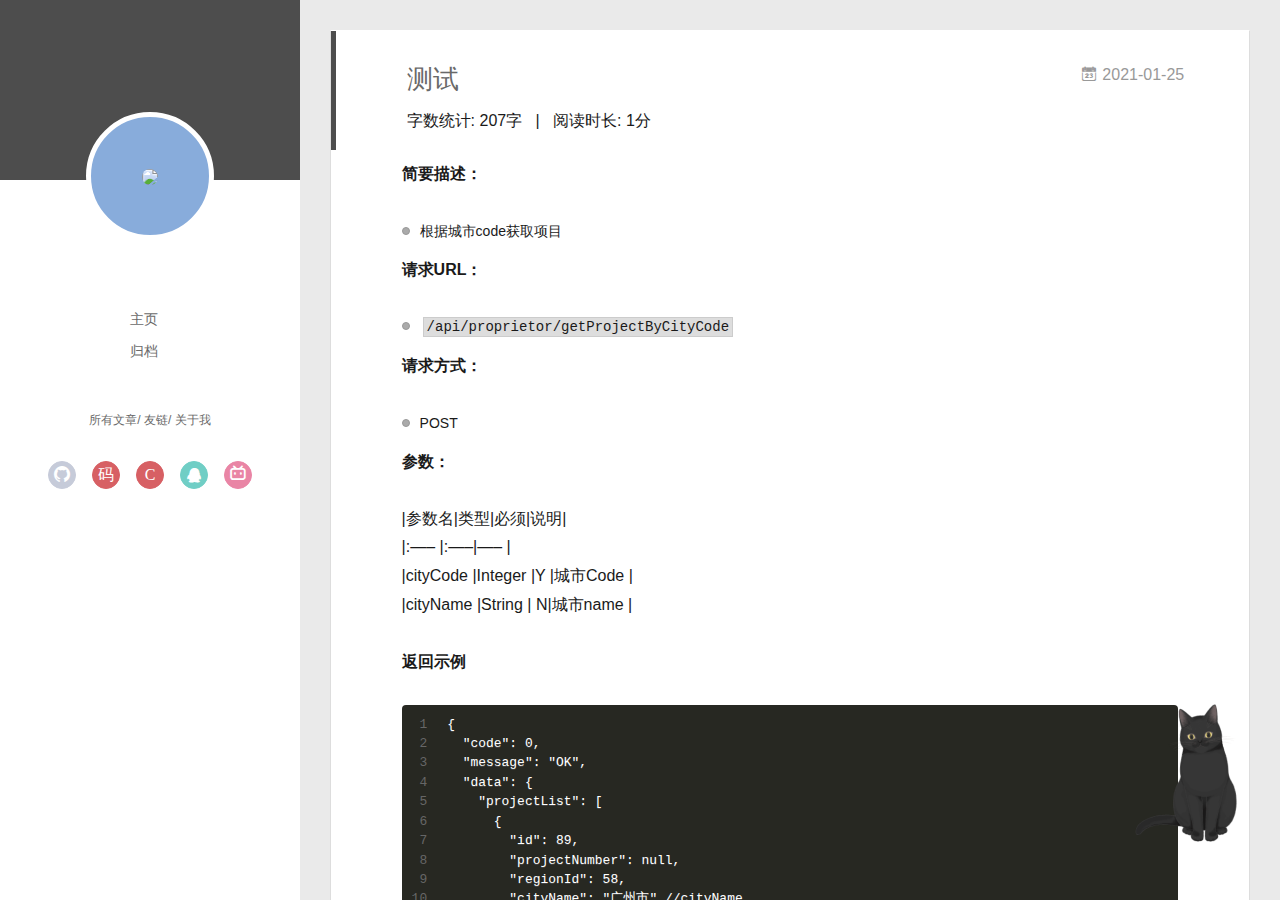
==== commit f91ac1f0: "Site updated: 2021-01-25 16:17:10" ====
--- a/index.html
+++ b/index.html
@@ -170,7 +170,7 @@
         
         
 <a href="/2021/01/25/%E6%B5%8B%E8%AF%95/" class="archive-article-date">
-  	<time datetime="2021-01-25T08:09:59.000Z" itemprop="datePublished"><i class="icon-calendar icon"></i>2021-01-25</time>
+  	<time datetime="2021-01-25T08:09:00.000Z" itemprop="datePublished"><i class="icon-calendar icon"></i>2021-01-25</time>
 </a>
 
         <!-- 需要添加的位置 -->
@@ -255,7 +255,37 @@
     <div class="article-info article-info-index">
       
       
-      
+	<div class="article-tag tagcloud">
+		<i class="icon-price-tags icon"></i>
+		<ul class="article-tag-list">
+			 
+        		<li class="article-tag-list-item">
+        			<a href="javascript:void(0)" class="js-tag article-tag-list-link color4">API</a>
+        		</li>
+      		 
+        		<li class="article-tag-list-item">
+        			<a href="javascript:void(0)" class="js-tag article-tag-list-link color5">HTTP</a>
+        		</li>
+      		 
+        		<li class="article-tag-list-item">
+        			<a href="javascript:void(0)" class="js-tag article-tag-list-link color5">接口文档</a>
+        		</li>
+      		
+		</ul>
+	</div>
+
+      
+	<div class="article-category tagcloud">
+		<i class="icon-book icon"></i>
+		<ul class="article-tag-list">
+			 
+        		<li class="article-tag-list-item">
+        			<a href="/categories/API//" class="article-tag-list-link color4">API</a>
+        		</li>
+      		
+		</ul>
+	</div>
+
 
       
         <p class="article-more-link">
@@ -393,6 +423,18 @@
             <input type="checkbox" q-on="click:toggleTag(e)" q-attr="checked:showTags">
           </label>
           <ul class="article-tag-list" q-show="showTags">
+             
+              <li class="article-tag-list-item">
+                <a href="javascript:void(0)" class="js-tag color4">API</a>
+              </li>
+             
+              <li class="article-tag-list-item">
+                <a href="javascript:void(0)" class="js-tag color5">HTTP</a>
+              </li>
+             
+              <li class="article-tag-list-item">
+                <a href="javascript:void(0)" class="js-tag color5">接口文档</a>
+              </li>
             
             <div class="clearfix"></div>
           </ul>
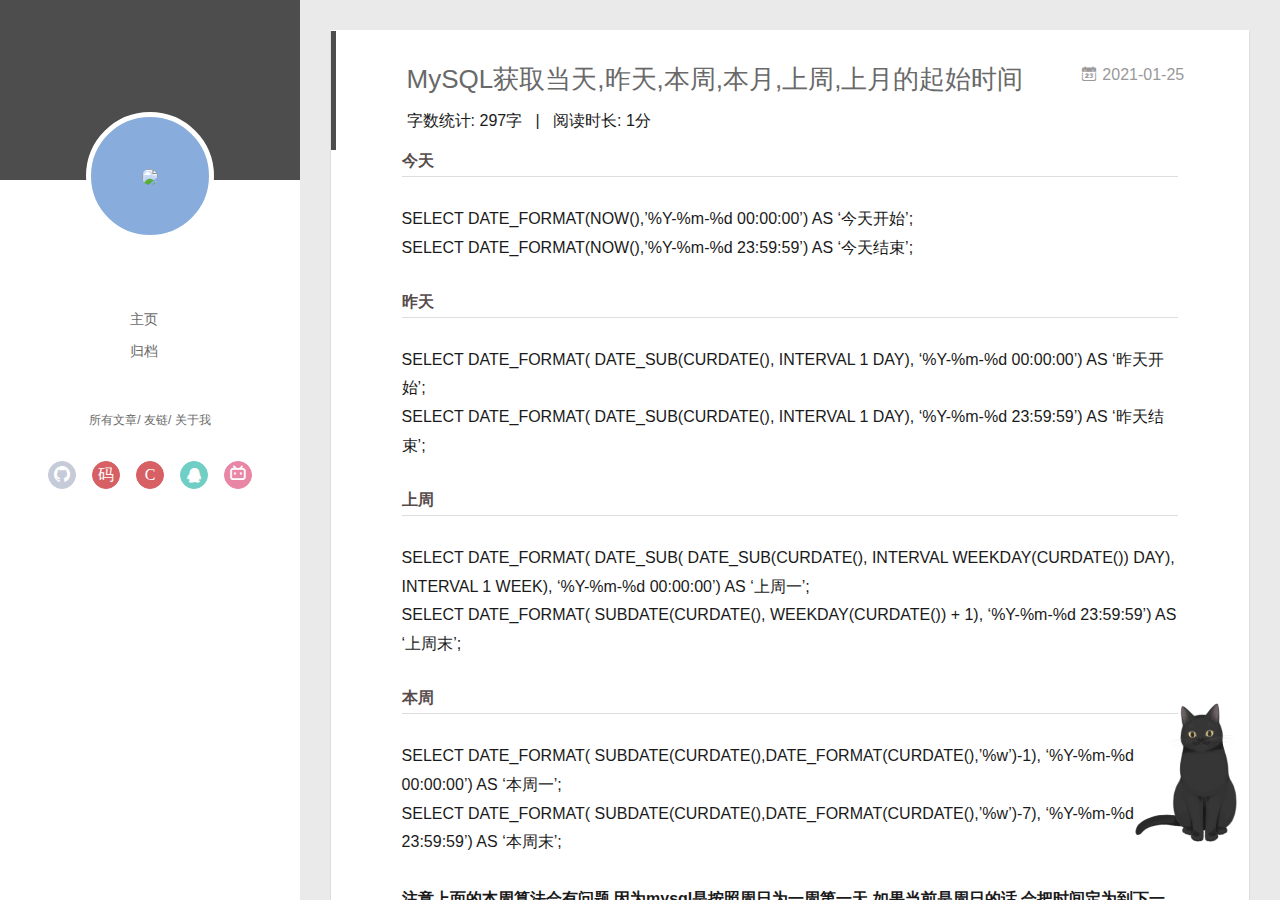
==== commit 8cc33f3a: "Site updated: 2021-01-25 16:27:48" ====
--- a/index.html
+++ b/index.html
@@ -163,7 +163,7 @@
         
   
     <h1 itemprop="name">
-      <a class="article-title" href="/2021/01/25/%E6%B5%8B%E8%AF%95/">测试</a>
+      <a class="article-title" href="/2021/01/25/%E6%B5%8B%E8%AF%95/">MySQL获取当天,昨天,本周,本月,上周,上月的起始时间</a>
     </h1>
   
 
@@ -181,7 +181,7 @@
       <span class="post-meta-item-icon">
         <i class="fa fa-keyboard-o"></i>
         <span class="post-meta-item-text">  字数统计: </span>
-        <span class="post-count">207字</span>
+        <span class="post-count">297字</span>
       </span>
     </span>
 
@@ -202,51 +202,14 @@
     
     <div class="article-entry" itemprop="articleBody">
       
-        <p><strong>简要描述：</strong> </p>
-<ul>
-<li>根据城市code获取项目</li>
-</ul>
-<p><strong>请求URL：</strong> </p>
-<ul>
-<li><code> /api/proprietor/getProjectByCityCode</code></li>
-</ul>
-<p><strong>请求方式：</strong></p>
-<ul>
-<li>POST </li>
-</ul>
-<p><strong>参数：</strong> </p>
-<p>|参数名|类型|必须|说明|<br>|:—–  |:—–|—–                           |<br>|cityCode |Integer  |Y |城市Code  |<br>|cityName |String  | N|城市name  |</p>
-<p> <strong>返回示例</strong></p>
-<figure class="highlight plain"><table><tr><td class="gutter"><pre><span class="line">1</span><br><span class="line">2</span><br><span class="line">3</span><br><span class="line">4</span><br><span class="line">5</span><br><span class="line">6</span><br><span class="line">7</span><br><span class="line">8</span><br><span class="line">9</span><br><span class="line">10</span><br><span class="line">11</span><br><span class="line">12</span><br><span class="line">13</span><br><span class="line">14</span><br><span class="line">15</span><br><span class="line">16</span><br><span class="line">17</span><br><span class="line">18</span><br><span class="line">19</span><br><span class="line">20</span><br><span class="line">21</span><br><span class="line">22</span><br><span class="line">23</span><br></pre></td><td class="code"><pre><span class="line">&#123;</span><br><span class="line">  &quot;code&quot;: 0,</span><br><span class="line">  &quot;message&quot;: &quot;OK&quot;,</span><br><span class="line">  &quot;data&quot;: &#123;</span><br><span class="line">    &quot;projectList&quot;: [</span><br><span class="line">      &#123;</span><br><span class="line">        &quot;id&quot;: 89,</span><br><span class="line">        &quot;projectNumber&quot;: null,</span><br><span class="line">        &quot;regionId&quot;: 58,</span><br><span class="line">        &quot;cityName&quot;: &quot;广州市&quot;,&#x2F;&#x2F;cityName</span><br><span class="line">        &quot;cityCode&quot;: &quot;440100&quot;,</span><br><span class="line">        &quot;title&quot;: &quot;南沙保利城&quot;,</span><br><span class="line">        &quot;subTitle&quot;: null,</span><br><span class="line">        &quot;picture&quot;: null,</span><br><span class="line">        &quot;image&quot;: null,</span><br><span class="line">        &quot;userId&quot;: null,</span><br><span class="line">        &quot;createTime&quot;: 1522661132000,</span><br><span class="line">        &quot;state&quot;: 0</span><br><span class="line">      &#125;,</span><br><span class="line">		...&#x2F;&#x2F;more</span><br><span class="line">    ]</span><br><span class="line">  &#125;</span><br><span class="line">&#125;</span><br></pre></td></tr></table></figure>
-<p> <strong>返回参数说明</strong> </p>
-<table>
-<thead>
-<tr>
-<th align="left">参数名</th>
-<th align="left">类型</th>
-<th>说明</th>
-</tr>
-</thead>
-<tbody><tr>
-<td align="left">code</td>
-<td align="left">int</td>
-<td>code为0时，请求成功</td>
-</tr>
-<tr>
-<td align="left">message</td>
-<td align="left">String</td>
-<td>错误信息</td>
-</tr>
-<tr>
-<td align="left">newFriendNum</td>
-<td align="left">int</td>
-<td>新好友个数</td>
-</tr>
-</tbody></table>
-<p> <strong>返回错误代码说明（即code）</strong><br>无<br> <strong>备注</strong> </p>
-<ul>
-<li>更多返回错误代码请看首页的错误代码描述</li>
-</ul>
+        <h5 id="今天"><a href="#今天" class="headerlink" title="今天"></a>今天</h5><p>SELECT DATE_FORMAT(NOW(),’%Y-%m-%d 00:00:00’) AS ‘今天开始’;<br>SELECT DATE_FORMAT(NOW(),’%Y-%m-%d 23:59:59’) AS ‘今天结束’;</p>
+<h5 id="昨天"><a href="#昨天" class="headerlink" title="昨天"></a>昨天</h5><p>SELECT DATE_FORMAT( DATE_SUB(CURDATE(), INTERVAL 1 DAY), ‘%Y-%m-%d 00:00:00’) AS ‘昨天开始’;<br>SELECT DATE_FORMAT( DATE_SUB(CURDATE(), INTERVAL 1 DAY), ‘%Y-%m-%d 23:59:59’) AS ‘昨天结束’;</p>
+<h5 id="上周"><a href="#上周" class="headerlink" title="上周"></a>上周</h5><p>SELECT DATE_FORMAT( DATE_SUB( DATE_SUB(CURDATE(), INTERVAL WEEKDAY(CURDATE()) DAY), INTERVAL 1 WEEK), ‘%Y-%m-%d 00:00:00’) AS ‘上周一’;<br>SELECT DATE_FORMAT( SUBDATE(CURDATE(), WEEKDAY(CURDATE()) + 1), ‘%Y-%m-%d 23:59:59’) AS ‘上周末’;</p>
+<h5 id="本周"><a href="#本周" class="headerlink" title="本周"></a>本周</h5><p>SELECT DATE_FORMAT( SUBDATE(CURDATE(),DATE_FORMAT(CURDATE(),’%w’)-1), ‘%Y-%m-%d 00:00:00’) AS ‘本周一’;<br>SELECT DATE_FORMAT( SUBDATE(CURDATE(),DATE_FORMAT(CURDATE(),’%w’)-7), ‘%Y-%m-%d 23:59:59’) AS ‘本周末’;  </p>
+<p><strong>注意上面的本周算法会有问题,因为mysql是按照周日为一周第一天,如果当前是周日的话,会把时间定为到下一周.</strong>  </p>
+<p>SELECT DATE_FORMAT( DATE_SUB(CURDATE(), INTERVAL WEEKDAY(CURDATE()) DAY), ‘%Y-%m-%d 00:00:00’) AS ‘本周一’;<br>SELECT DATE_FORMAT( DATE_ADD(SUBDATE(CURDATE(), WEEKDAY(CURDATE())), INTERVAL 6 DAY), ‘%Y-%m-%d 23:59:59’) AS ‘本周末’;</p>
+<h5 id="上月"><a href="#上月" class="headerlink" title="上月"></a>上月</h5><p>SELECT DATE_FORMAT( DATE_SUB(CURDATE(), INTERVAL 1 MONTH), ‘%Y-%m-01 00:00:00’) AS ‘上月初’;<br>SELECT DATE_FORMAT( LAST_DAY(DATE_SUB(CURDATE(), INTERVAL 1 MONTH)), ‘%Y-%m-%d 23:59:59’) AS ‘上月末’;</p>
+<h5 id="本月"><a href="#本月" class="headerlink" title="本月"></a>本月</h5><p>SELECT DATE_FORMAT( CURDATE(), ‘%Y-%m-01 00:00:00’) AS ‘本月初’;<br>SELECT DATE_FORMAT( LAST_DAY(CURDATE()), ‘%Y-%m-%d 23:59:59’) AS ‘本月末’;</p>
 
       
 
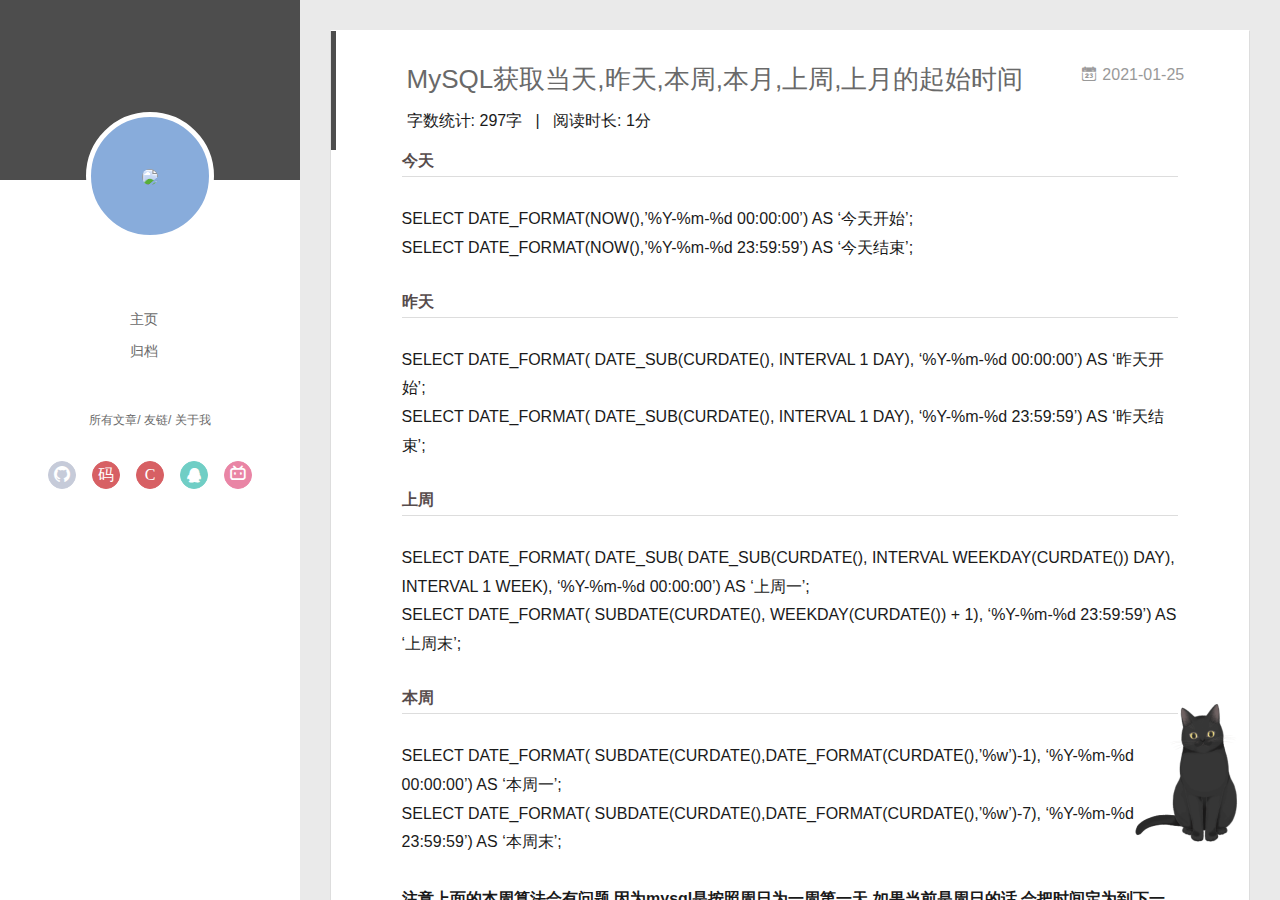
==== commit 17f24216: "Site updated: 2021-01-25 16:31:02" ====
--- a/index.html
+++ b/index.html
@@ -223,15 +223,11 @@
 		<ul class="article-tag-list">
 			 
         		<li class="article-tag-list-item">
-        			<a href="javascript:void(0)" class="js-tag article-tag-list-link color4">API</a>
+        			<a href="javascript:void(0)" class="js-tag article-tag-list-link color1">MySQL</a>
         		</li>
       		 
         		<li class="article-tag-list-item">
-        			<a href="javascript:void(0)" class="js-tag article-tag-list-link color5">HTTP</a>
-        		</li>
-      		 
-        		<li class="article-tag-list-item">
-        			<a href="javascript:void(0)" class="js-tag article-tag-list-link color5">接口文档</a>
+        			<a href="javascript:void(0)" class="js-tag article-tag-list-link color4">数据库</a>
         		</li>
       		
 		</ul>
@@ -243,7 +239,7 @@
 		<ul class="article-tag-list">
 			 
         		<li class="article-tag-list-item">
-        			<a href="/categories/API//" class="article-tag-list-link color4">API</a>
+        			<a href="/categories/MySQL//" class="article-tag-list-link color1">MySQL</a>
         		</li>
       		
 		</ul>
@@ -388,15 +384,11 @@
           <ul class="article-tag-list" q-show="showTags">
              
               <li class="article-tag-list-item">
-                <a href="javascript:void(0)" class="js-tag color4">API</a>
+                <a href="javascript:void(0)" class="js-tag color1">MySQL</a>
               </li>
              
               <li class="article-tag-list-item">
-                <a href="javascript:void(0)" class="js-tag color5">HTTP</a>
-              </li>
-             
-              <li class="article-tag-list-item">
-                <a href="javascript:void(0)" class="js-tag color5">接口文档</a>
+                <a href="javascript:void(0)" class="js-tag color4">数据库</a>
               </li>
             
             <div class="clearfix"></div>
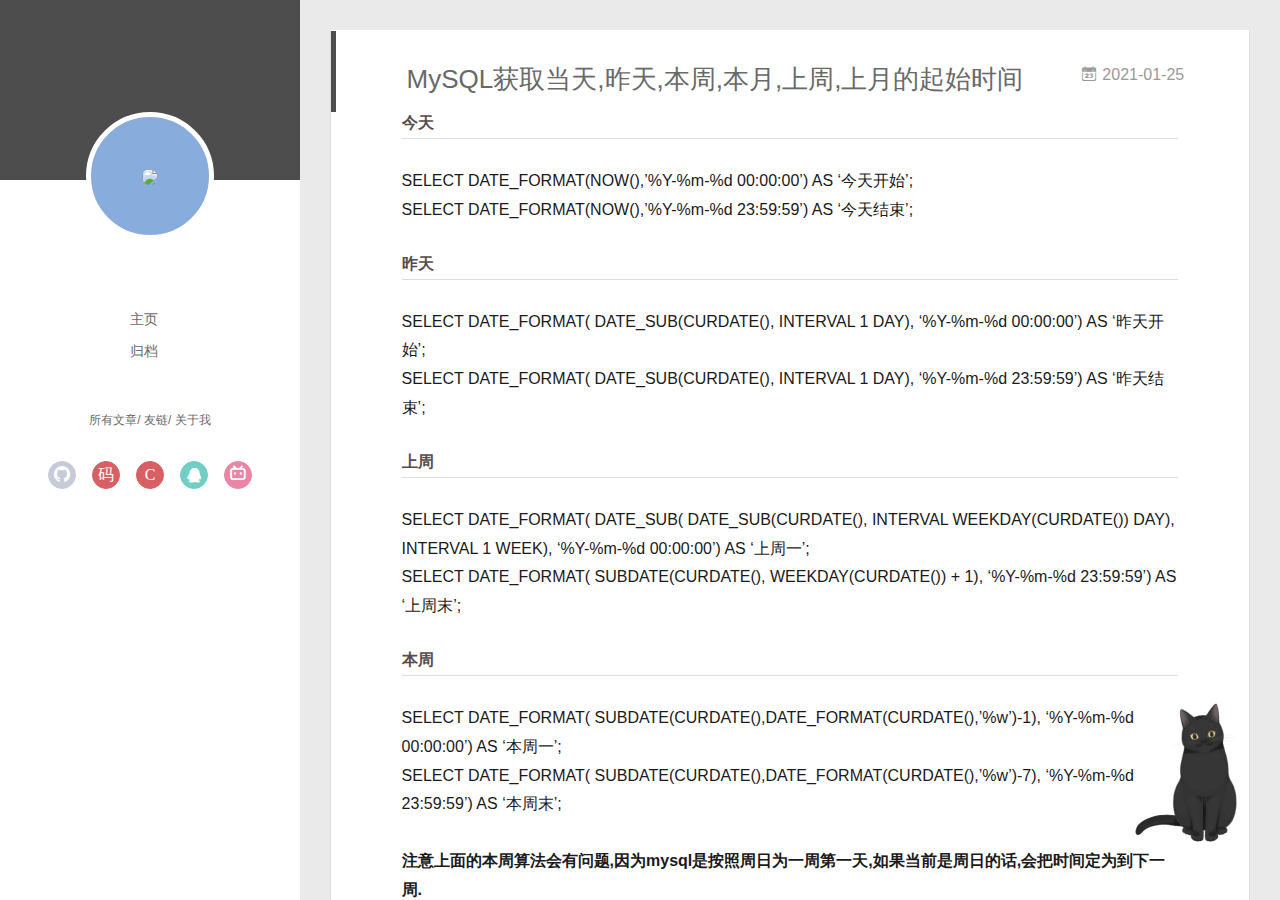
==== commit c38a81d7: "Site updated: 2021-01-26 09:51:22" ====
--- a/index.html
+++ b/index.html
@@ -176,26 +176,6 @@
         <!-- 需要添加的位置 -->
         <!-- 开始添加字数统计-->
         
-          <div style="margin-top:10px;">
-    <span class="post-time">
-      <span class="post-meta-item-icon">
-        <i class="fa fa-keyboard-o"></i>
-        <span class="post-meta-item-text">  字数统计: </span>
-        <span class="post-count">297字</span>
-      </span>
-    </span>
-
-    <span class="post-time">
-      &nbsp; | &nbsp;
-      <span class="post-meta-item-icon">
-        <i class="fa fa-hourglass-half"></i>
-        <span class="post-meta-item-text">  阅读时长: </span>
-        <span class="post-count">1分</span>
-      </span>
-    </span>
-</div>
-
-          
         <!-- 添加完成 -->
         
       </header>
@@ -292,11 +272,11 @@
     	</div>
     	
               <!-- 不蒜子统计 -->
-              <span id="busuanzi_container_site_pv">
+              <span>
                       本站总访问量<span id="busuanzi_value_site_pv"></span>次
               </span>
               <span class="post-meta-divider">|</span>
-              <span id="busuanzi_container_site_uv" style='display:none'>
+              <span>
                       本站访客数<span id="busuanzi_value_site_uv"></span>人
               </span>
               <script async src="//busuanzi.ibruce.info/busuanzi/2.3/busuanzi.pure.mini.js"></script>
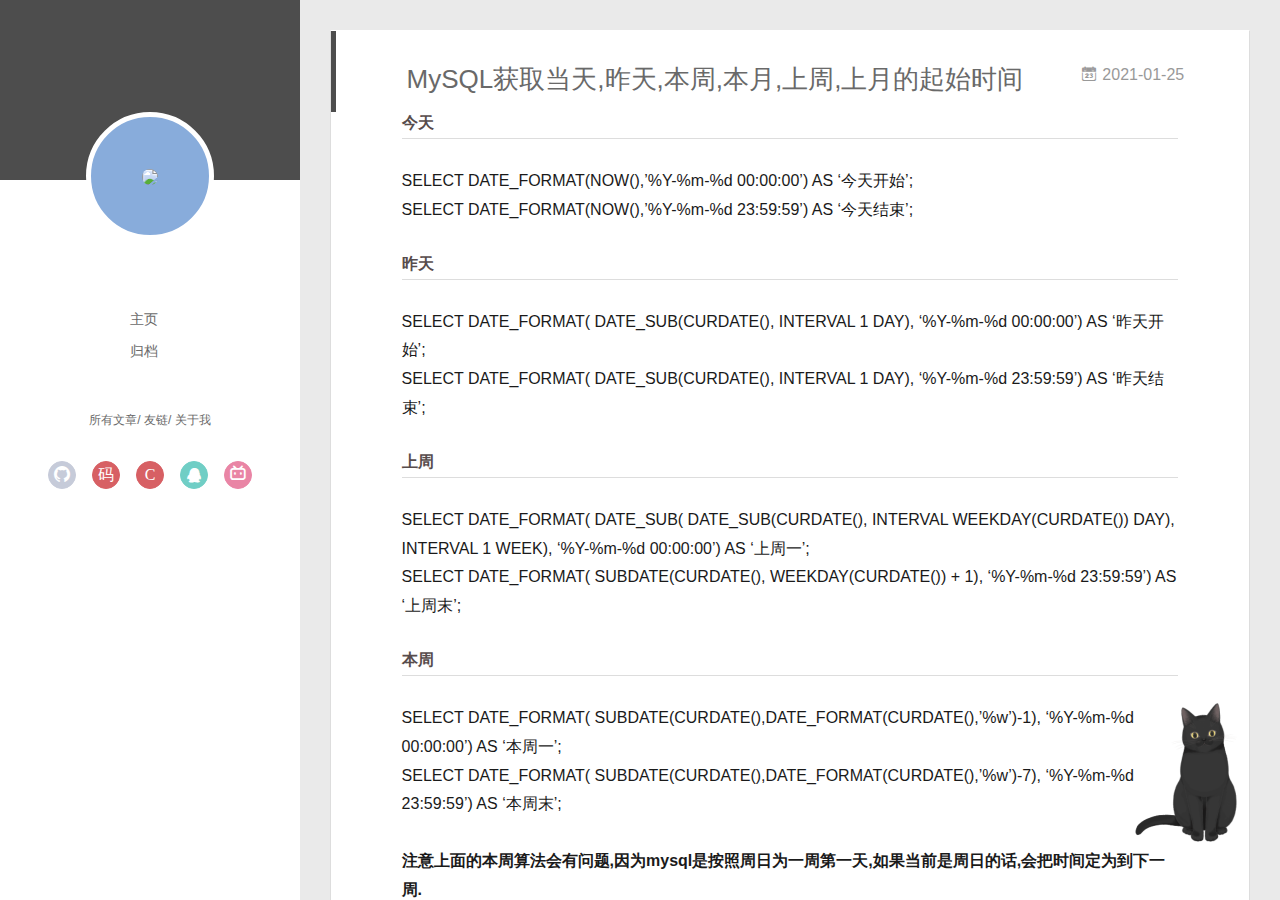
==== commit 5a8343a2: "Site updated: 2021-01-26 09:55:22" ====
--- a/index.html
+++ b/index.html
@@ -13,7 +13,7 @@
 <meta property="og:url" content="http://example.com/index.html">
 <meta property="og:site_name" content="Hexo">
 <meta property="og:locale" content="en_US">
-<meta property="article:author" content="John Doe">
+<meta property="article:author" content="FrienaA">
 <meta name="twitter:card" content="summary">
   
     <link rel="alternative" href="/atom.xml" title="Hexo" type="application/atom+xml">
@@ -268,7 +268,7 @@
   <div class="outer">
     <div id="footer-info">
     	<div class="footer-left">
-    		&copy; 2021 John Doe
+    		&copy; 2021 FrienaA
     	</div>
     	
               <!-- 不蒜子统计 -->
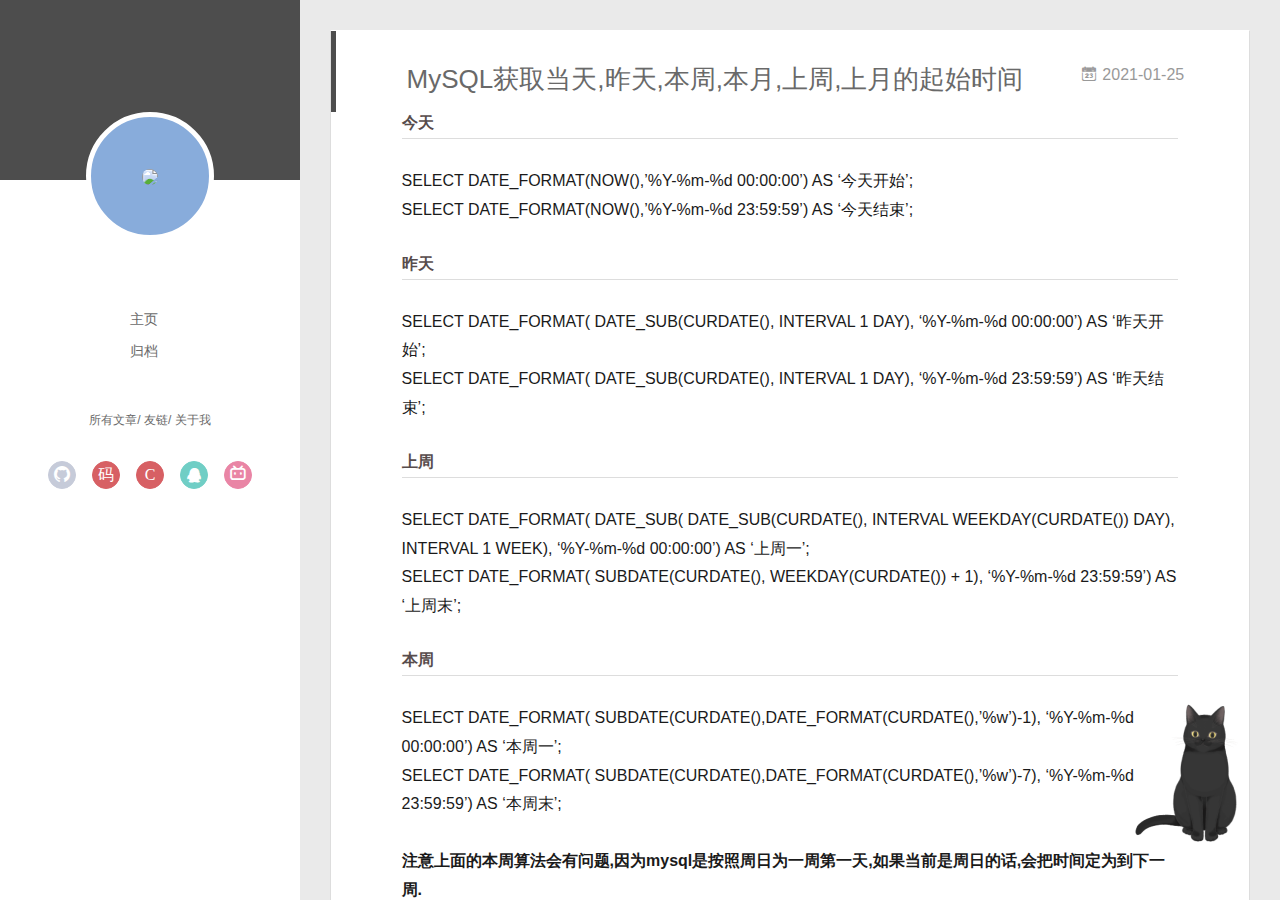
==== commit ccc5700c: "Site updated: 2021-01-26 09:59:34" ====
--- a/index.html
+++ b/index.html
@@ -6,17 +6,17 @@
   <meta name="renderer" content="webkit">
   <meta http-equiv="X-UA-Compatible" content="IE=edge" >
   <link rel="dns-prefetch" href="http://example.com">
-  <title>Hexo</title>
+  <title>(づ￣ 3￣)づ</title>
   <meta name="viewport" content="width=device-width, initial-scale=1, maximum-scale=1">
   <meta property="og:type" content="website">
-<meta property="og:title" content="Hexo">
+<meta property="og:title" content="(づ￣ 3￣)づ">
 <meta property="og:url" content="http://example.com/index.html">
-<meta property="og:site_name" content="Hexo">
+<meta property="og:site_name" content="(づ￣ 3￣)づ">
 <meta property="og:locale" content="en_US">
-<meta property="article:author" content="FrienaA">
+<meta property="article:author" content="FriendA">
 <meta name="twitter:card" content="summary">
   
-    <link rel="alternative" href="/atom.xml" title="Hexo" type="application/atom+xml">
+    <link rel="alternative" href="/atom.xml" title="(づ￣ 3￣)づ" type="application/atom+xml">
   
   
     <link rel="icon" href="https://file.520wdnmd.com/assets/img/favicon.png">
@@ -268,7 +268,7 @@
   <div class="outer">
     <div id="footer-info">
     	<div class="footer-left">
-    		&copy; 2021 FrienaA
+    		&copy; 2021 FriendA
     	</div>
     	
               <!-- 不蒜子统计 -->
